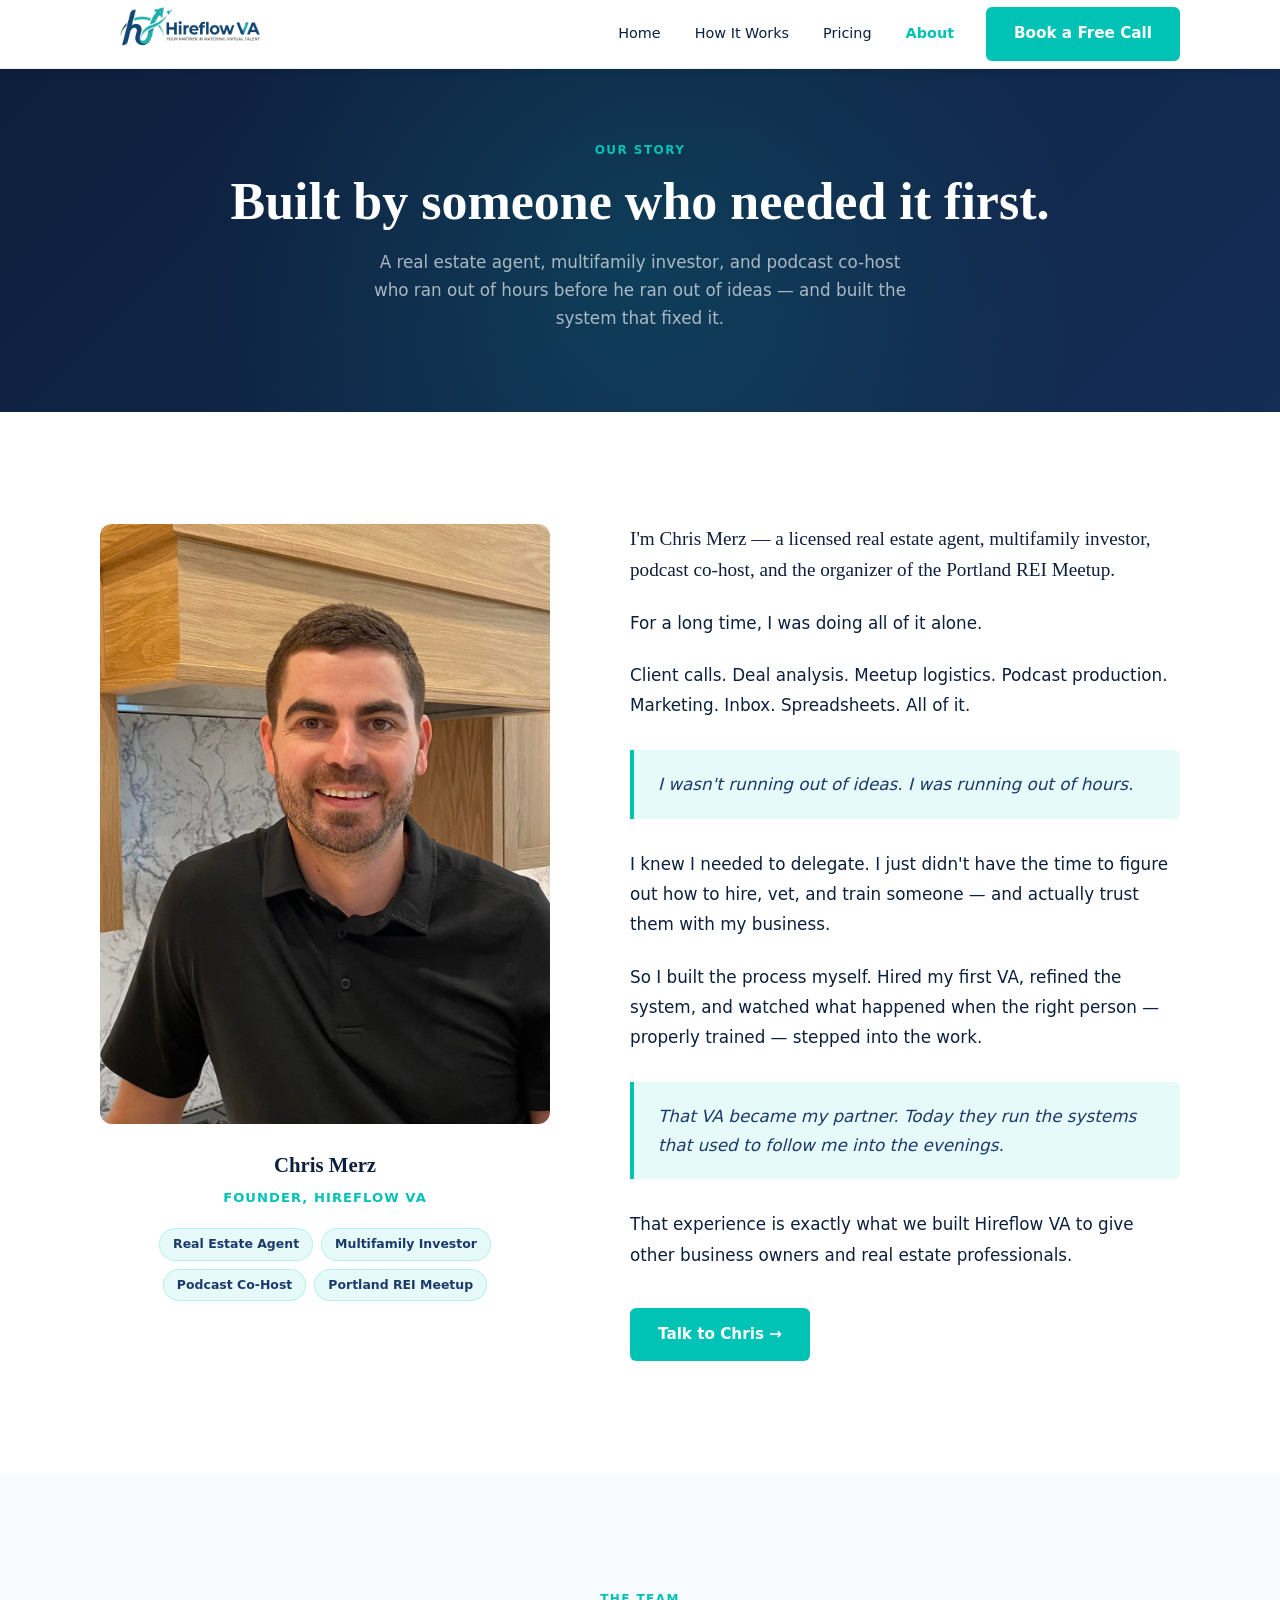
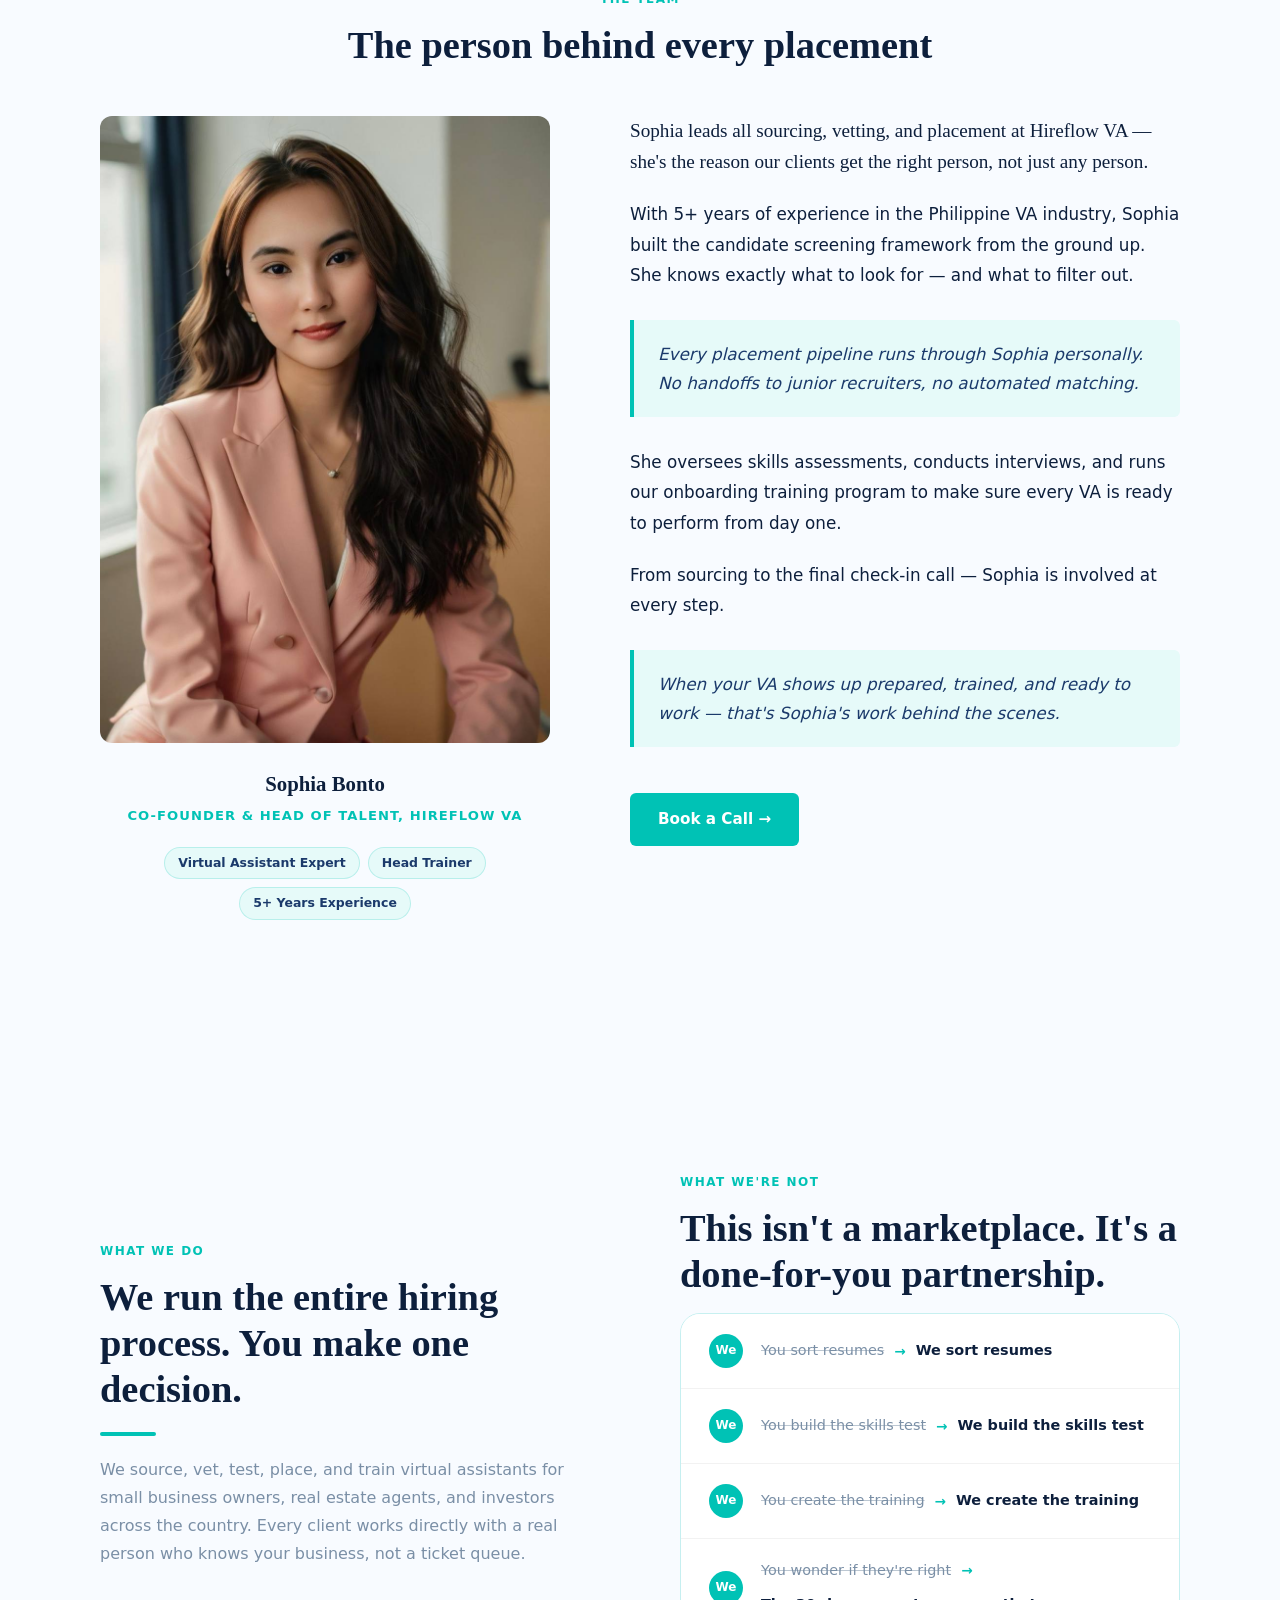
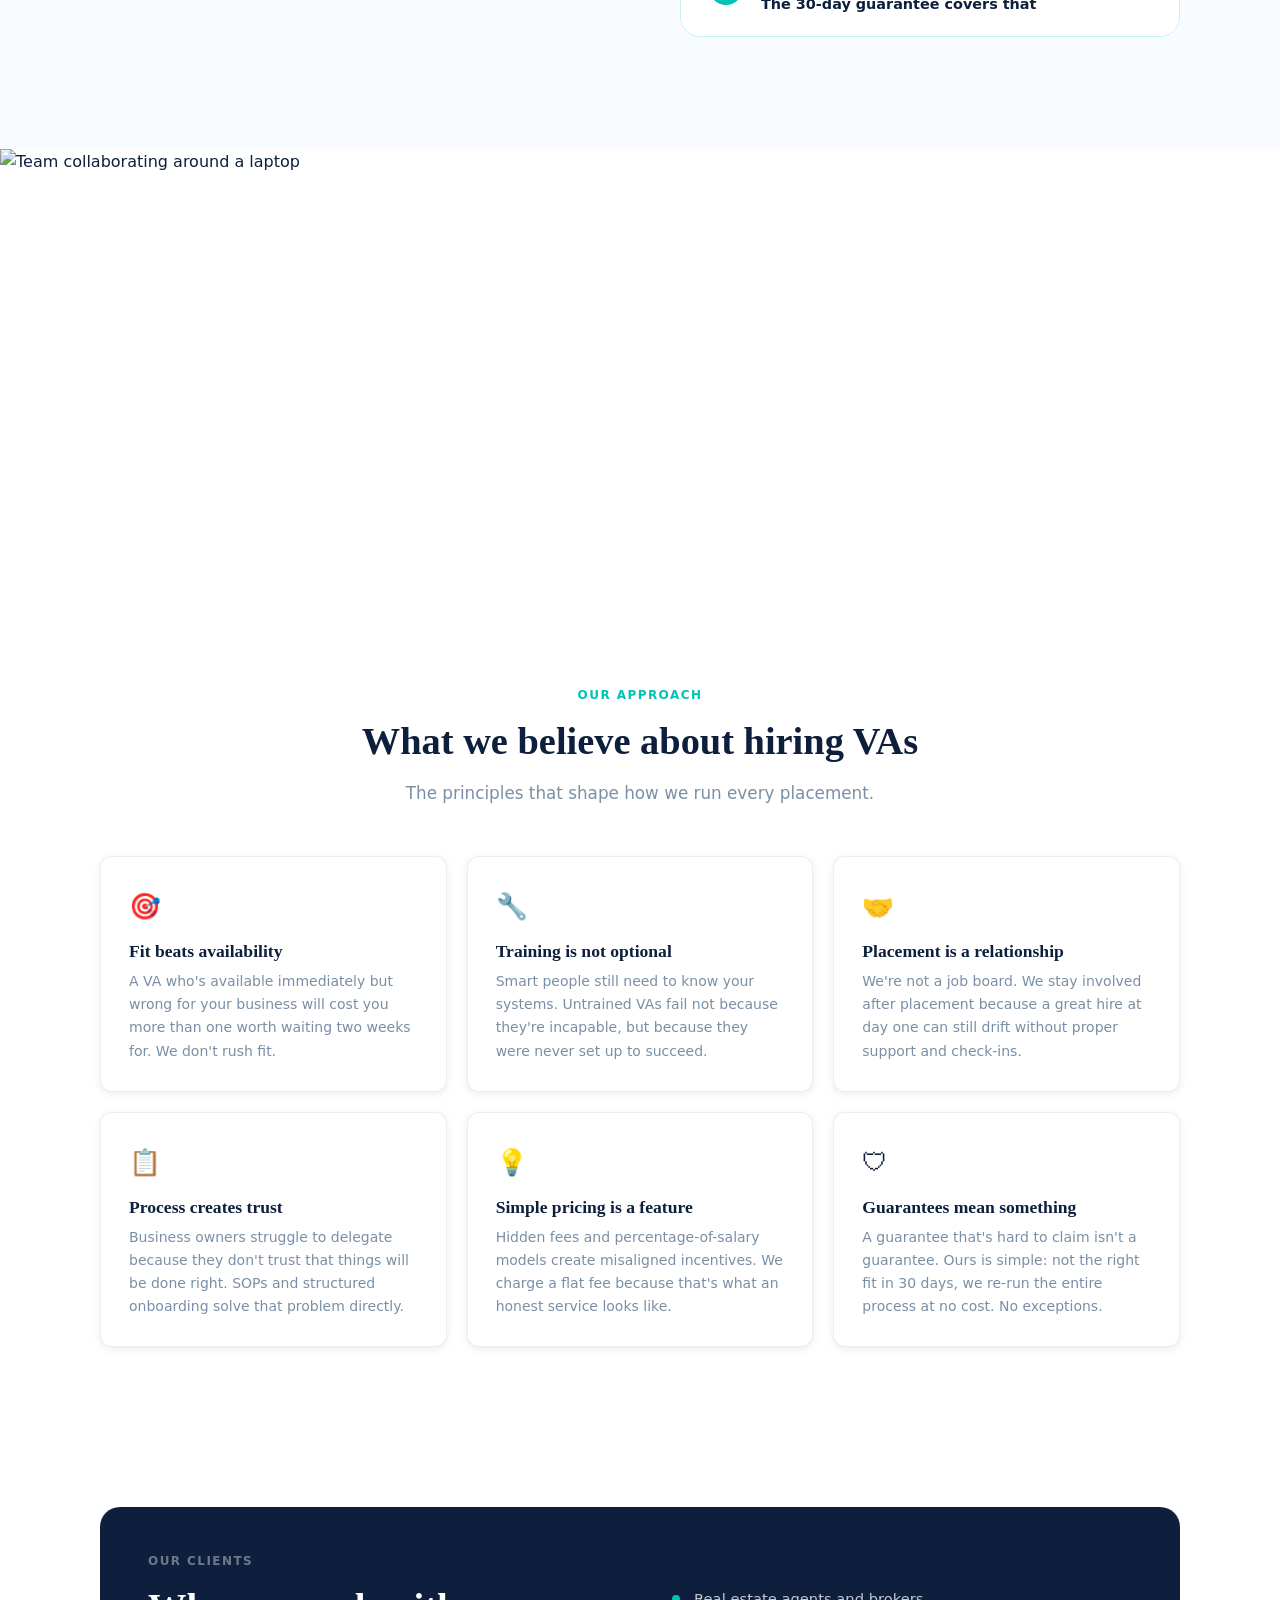
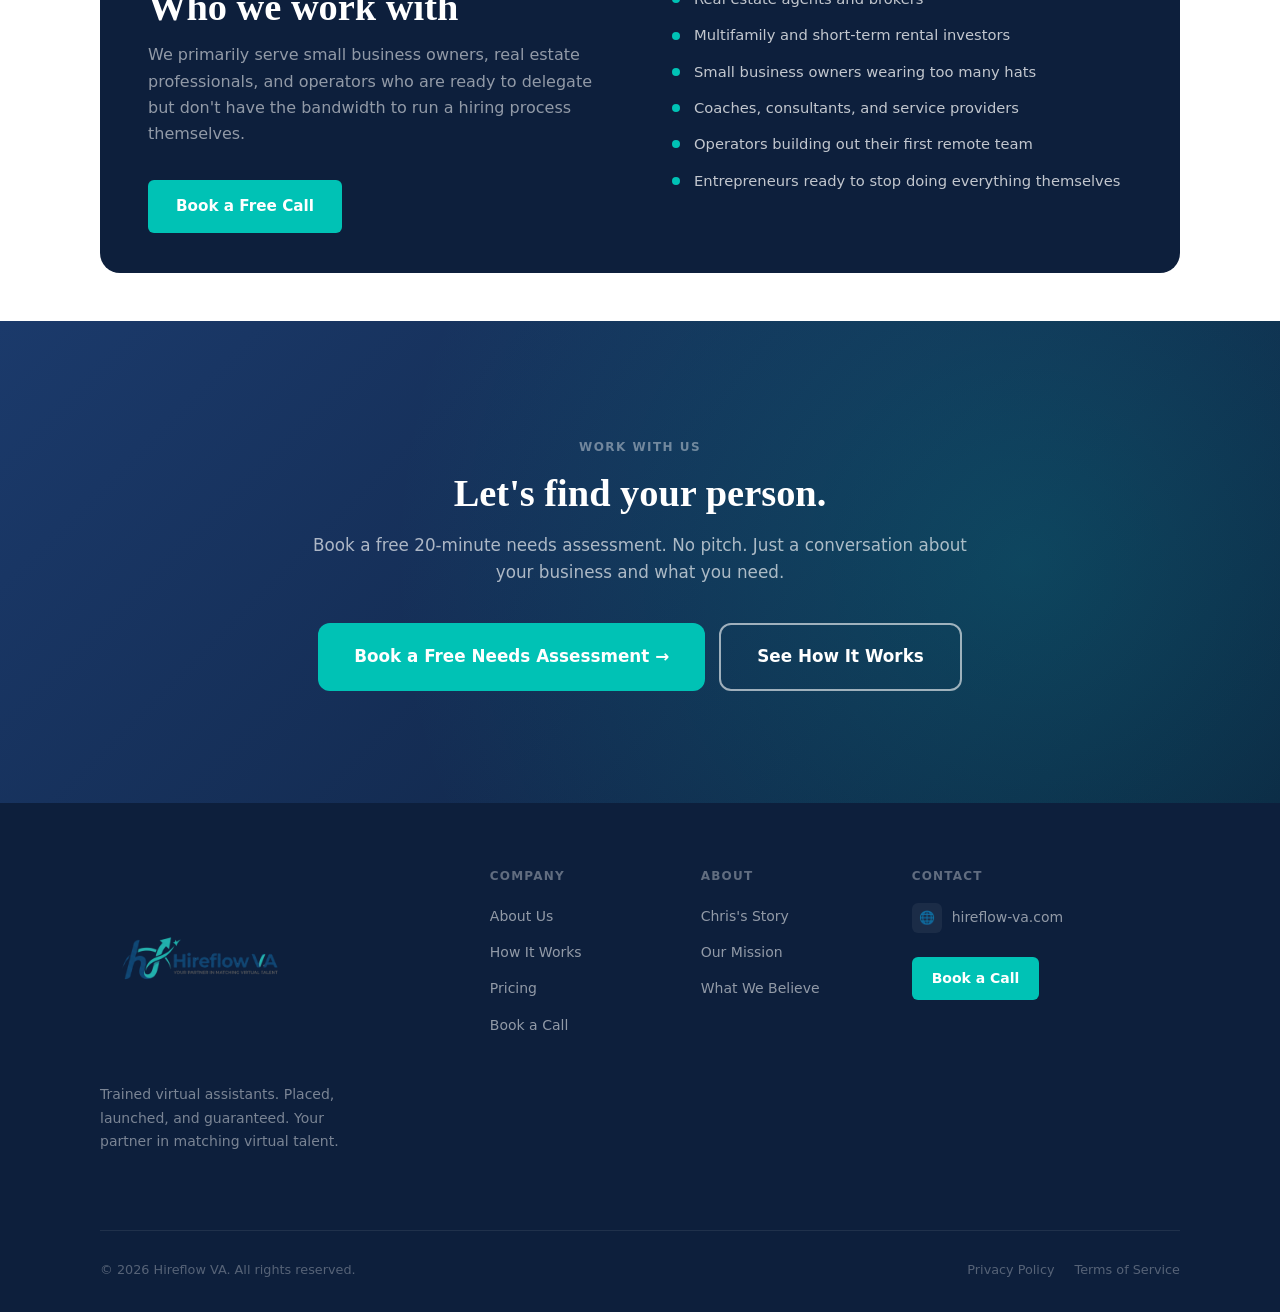
==== about.html @ 5ffa459c "Update about.html" ====
<!DOCTYPE html>
<html lang="en">
<head>
  <meta charset="UTF-8" />
  <meta name="viewport" content="width=device-width, initial-scale=1.0" />
  <title>About Hireflow VA — Portland VA Placement Service Founded by Chris Merz</title>
  <meta name="description" content="Hireflow VA was built by Portland real estate agent and investor Chris Merz after experiencing firsthand the power of a properly trained, placed VA." />
  <meta name="keywords" content="Chris Merz, Hireflow VA founder, Portland VA placement, real estate virtual assistant, about Hireflow VA" />
  <meta name="author" content="Hireflow VA" />
  <meta property="og:type" content="website" />
  <meta property="og:title" content="About Hireflow VA — Founded by Chris Merz" />
  <meta property="og:description" content="Built by a Portland real estate agent who needed it first. Hireflow VA runs the entire hiring process so you make one decision." />
<meta property="og:url" content="https://hireflow-va.com/about.html" />
  <meta property="og:site_name" content="Hireflow VA" />
  <meta name="twitter:card" content="summary_large_image" />
  <meta name="twitter:title" content="About Hireflow VA — Founded by Chris Merz" />
  <meta name="twitter:description" content="Built by someone who needed it first. VA placement for real business owners." />
 <link rel="canonical" href="https://hireflow-va.com/about.html" />
  <link rel="icon" href="data:image/svg+xml,<svg xmlns='http://www.w3.org/2000/svg' viewBox='0 0 32 32'><rect width='32' height='32' rx='6' fill='%2300C2B5'/><text x='5' y='24' font-size='20' font-weight='800' fill='white' font-family='system-ui'>H</text></svg>" />
  <link rel="stylesheet" href="styles.css" />
  <style>
    /* ── Page-specific styles ─────────────────────────────────── */

    /* Founder story layout */
    .founder-layout {
      display: grid;
      gap: 64px;
      align-items: start;
    }

    @media (min-width: 900px) {
      .founder-layout { grid-template-columns: 450px 1fr; gap: 80px; }
    }

    /* Founder card */
  .founder-card {
  position: relative;
}
@media (min-width: 900px) {
  .founder-card {
    position: sticky;
    top: 96px;
  }
}
    .founder-portrait {
      width: 100%;
      aspect-ratio: 4 / 5;
      border-radius: var(--radius-lg);
      background: linear-gradient(155deg, var(--navy) 0%, var(--dark-navy) 100%);
      display: flex;
      align-items: center;
      justify-content: center;
      margin-bottom: 24px;
      position: relative;
      overflow: hidden;
    }

    .founder-portrait::before {
      content: '';
      position: absolute;
      inset: 0;
      background: radial-gradient(circle at 30% 70%, rgba(0,194,181,0.25) 0%, transparent 60%);
    }

    .founder-initials {
      font-size: 5rem;
      font-weight: 900;
      font-family: var(--font-heading);
      color: rgba(255, 255, 255, 0.12);
      line-height: 1;
      position: relative;
      z-index: 1;
      user-select: none;
    }

    .founder-name-block {
      text-align: center;
    }

    .founder-name {
      font-size: 1.3rem;
      font-weight: 700;
      font-family: var(--font-heading);
      color: var(--dark-navy);
      margin-bottom: 4px;
    }

    .founder-title {
      font-size: 0.82rem;
      color: var(--teal);
      font-weight: 600;
      text-transform: uppercase;
      letter-spacing: 0.08em;
      margin-bottom: 20px;
    }

    .founder-tags {
      display: flex;
      flex-wrap: wrap;
      gap: 8px;
      justify-content: center;
      margin-bottom: 24px;
    }

    .founder-tag {
      background: var(--light-teal);
      color: var(--navy);
      border: 1px solid rgba(0,194,181,0.2);
      padding: 5px 13px;
      border-radius: 999px;
      font-size: 0.78rem;
      font-weight: 600;
    }

    .founder-location {
      display: flex;
      align-items: center;
      justify-content: center;
      gap: 6px;
      font-size: 0.8rem;
      color: var(--mid-gray);
    }

    /* Story prose */
    .story-prose {
      display: flex;
      flex-direction: column;
      gap: 22px;
    }

    .story-prose p {
      font-size: 1.05rem;
      line-height: 1.8;
      color: var(--dark-navy);
    }

    .story-prose p.lead {
      font-size: 1.2rem;
      font-family: var(--font-heading);
      color: var(--dark-navy);
      line-height: 1.6;
    }

    .story-prose .highlight {
      background: var(--light-teal);
      border-left: 4px solid var(--teal);
      border-radius: 0 var(--radius-sm) var(--radius-sm) 0;
      padding: 20px 24px;
      font-style: italic;
      font-size: 1.05rem;
      color: var(--navy);
      line-height: 1.7;
      margin-block: 8px;
    }

    /* Mission split */
    .mission-split {
      display: grid;
      gap: 48px;
      align-items: start;
    }

    @media (min-width: 860px) {
      .mission-split { grid-template-columns: 1fr 1fr; gap: 80px; align-items: center; }
    }

    .mission-split h2 { margin-bottom: 16px; }
    .mission-split p  { font-size: 1rem; line-height: 1.75; margin-bottom: 0; }

    /* Partnership list */
    .partnership-list {
      display: flex;
      flex-direction: column;
      gap: 0;
      border-radius: var(--radius-lg);
      overflow: hidden;
      border: 1.5px solid rgba(0,194,181,0.2);
    }

    .partnership-item {
      display: flex;
      align-items: center;
      gap: 18px;
      padding: 20px 28px;
      background: var(--white);
      border-bottom: 1px solid rgba(0,0,0,0.05);
      transition: background var(--transition);
    }

    .partnership-item:last-child { border-bottom: none; }
    .partnership-item:hover      { background: var(--light-teal); }

    .partnership-item__we {
      width: 34px;
      height: 34px;
      border-radius: 50%;
      background: var(--teal);
      color: var(--white);
      display: flex;
      align-items: center;
      justify-content: center;
      font-size: 0.75rem;
      font-weight: 800;
      flex-shrink: 0;
    }

    .partnership-item__content {
      display: flex;
      align-items: center;
      gap: 10px;
      flex: 1;
      flex-wrap: wrap;
    }

    .partnership-item__you {
      font-size: 0.9rem;
      color: var(--mid-gray);
      text-decoration: line-through;
      text-decoration-color: rgba(122,143,166,0.5);
    }

    .partnership-item__arrow {
      color: var(--teal);
      font-size: 0.85rem;
      font-weight: 700;
    }

    .partnership-item__we-text {
      font-size: 0.9rem;
      font-weight: 600;
      color: var(--dark-navy);
    }

    /* Roots / what we believe */
    .beliefs-grid {
      display: grid;
      gap: 20px;
    }

    @media (min-width: 640px) {
      .beliefs-grid { grid-template-columns: repeat(2, 1fr); }
    }

    @media (min-width: 900px) {
      .beliefs-grid { grid-template-columns: repeat(3, 1fr); }
    }

    .belief-card {
      background: var(--white);
      border-radius: var(--radius-md);
      padding: 28px;
      border: 1.5px solid rgba(0,0,0,0.07);
      box-shadow: var(--shadow-sm);
      transition: border-color var(--transition), box-shadow var(--transition), transform var(--transition);
    }

    .belief-card:hover {
      border-color: rgba(0,194,181,0.3);
      box-shadow: var(--shadow-md);
      transform: translateY(-3px);
    }

    .belief-icon {
      font-size: 1.6rem;
      margin-bottom: 14px;
      display: block;
    }

    .belief-card h4 { margin-bottom: 8px; }
    .belief-card p  { font-size: 0.875rem; line-height: 1.65; }

    /* Who we serve strip */
    .serve-strip {
      background: var(--dark-navy);
      border-radius: var(--radius-lg);
      padding: 40px 48px;
      display: grid;
      gap: 32px;
    }

    @media (min-width: 860px) {
      .serve-strip { grid-template-columns: 1fr 1fr; gap: 64px; align-items: center; }
    }

    .serve-strip h2   { color: var(--white); margin-bottom: 12px; }
    .serve-strip p    { color: rgba(255,255,255,0.55); }

    .serve-list {
      display: flex;
      flex-direction: column;
      gap: 12px;
    }

    .serve-item {
      display: flex;
      align-items: center;
      gap: 14px;
      font-size: 0.92rem;
      color: rgba(255,255,255,0.75);
    }

    .serve-dot {
      width: 8px;
      height: 8px;
      border-radius: 50%;
      background: var(--teal);
      flex-shrink: 0;
    }
  </style>
   <!-- Meta Pixel Code -->
<script>
!function(f,b,e,v,n,t,s)
{if(f.fbq)return;n=f.fbq=function(){n.callMethod?
n.callMethod.apply(n,arguments):n.queue.push(arguments)};
if(!f._fbq)f._fbq=n;n.push=n;n.loaded=!0;n.version='2.0';
n.queue=[];t=b.createElement(e);t.async=!0;
t.src=v;s=b.getElementsByTagName(e)[0];
s.parentNode.insertBefore(t,s)}(window, document,'script',
'https://connect.facebook.net/en_US/fbevents.js');
fbq('init', '934873835009771');
fbq('track', 'PageView');
</script>
<noscript><img height="1" width="1" style="display:none"
src="https://www.facebook.com/tr?id=934873835009771&ev=PageView&noscript=1"
/></noscript>
<!-- End Meta Pixel Code -->
</head>
<body>

  <!-- ══ NAVIGATION ════════════════════════════════════════════ -->
  <header>
    <nav class="nav" role="navigation" aria-label="Main navigation">
      <div class="container">
        <div class="nav__inner">
          <a href="index.html" class="nav__logo" aria-label="Hireflow VA — Home">
            <img src="logo.png" alt="Hireflow VA" style="height: 180px;">
          </a>

          <div class="nav__links" role="list">
            <a href="index.html"         class="nav__link" role="listitem">Home</a>
            <a href="how-it-works.html"  class="nav__link" role="listitem">How It Works</a>
            <a href="pricing.html"       class="nav__link" role="listitem">Pricing</a>
            <a href="about.html"         class="nav__link" role="listitem">About</a>
            <a href="book-a-call.html"   class="btn btn-primary nav__cta" role="listitem">Book a Free Call</a>
          </div>

          <button class="nav__hamburger" aria-label="Toggle menu" aria-expanded="false" aria-controls="mobileMenu">
            <span></span><span></span><span></span>
          </button>
        </div>
      </div>

      <div class="nav__mobile" id="mobileMenu" role="list">
        <a href="index.html"         class="nav__mobile-link" role="listitem">Home</a>
        <a href="how-it-works.html"  class="nav__mobile-link" role="listitem">How It Works</a>
        <a href="pricing.html"       class="nav__mobile-link" role="listitem">Pricing</a>
        <a href="about.html"         class="nav__mobile-link" role="listitem">About</a>
        <a href="book-a-call.html"   class="btn btn-primary" role="listitem">Book a Free Call</a>
      </div>
    </nav>
  </header>

  <main>

    <!-- ══ PAGE HERO ══════════════════════════════════════════ -->
    <section class="page-hero" aria-label="Page introduction">
      <div class="container">
        <div class="page-hero__inner">
          <span class="section-label">Our Story</span>
          <h1 class="fade-up">Built by someone who needed it first.</h1>
          <p class="fade-up-2">A real estate agent, multifamily investor, and podcast co-host who ran out of hours before he ran out of ideas — and built the system that fixed it.</p>
        </div>
      </div>
    </section>

    <!-- ══ FOUNDER STORY ══════════════════════════════════════ -->
    <section class="section" id="story" aria-labelledby="story-heading">
      <div class="container">
        <div class="founder-layout">

          <!-- Sticky founder card -->
          <aside class="founder-card" aria-label="About Chris Merz">
           <img src="chris.jpg" alt="Chris Merz" style="width: 100%; aspect-ratio: 3/4; object-fit: cover; border-radius: 12px; margin-bottom: 24px;">
            <div class="founder-name-block">
              <div class="founder-name">Chris Merz</div>
              <div class="founder-title">Founder, Hireflow VA</div>
              <div class="founder-tags" aria-label="Roles">
                <span class="founder-tag">Real Estate Agent</span>
                <span class="founder-tag">Multifamily Investor</span>
                <span class="founder-tag">Podcast Co-Host</span>
                <span class="founder-tag">Portland REI Meetup</span>
              </div>
            </div>
          </aside>

          <!-- Story prose -->
          <article class="story-prose" aria-labelledby="story-heading">
            <h2 id="story-heading" class="sr-only">Chris Merz's Story</h2>

            <p class="lead">I'm Chris Merz — a licensed real estate agent, multifamily investor, podcast co-host, and the organizer of the Portland REI Meetup.</p>

            <p>For a long time, I was doing all of it alone.</p>

            <p>Client calls. Deal analysis. Meetup logistics. Podcast production. Marketing. Inbox. Spreadsheets. All of it.</p>

            <p class="highlight">I wasn't running out of ideas. I was running out of hours.</p>

            <p>I knew I needed to delegate. I just didn't have the time to figure out how to hire, vet, and train someone — and actually trust them with my business.</p>

            <p>So I built the process myself. Hired my first VA, refined the system, and watched what happened when the right person — properly trained — stepped into the work.</p>

            <p class="highlight">That VA became my partner. Today they run the systems that used to follow me into the evenings.</p>

            <p>That experience is exactly what we built Hireflow VA to give other business owners and real estate professionals.</p>

            <div class="mt-16">
              <a href="book-a-call.html" class="btn btn-primary">Talk to Chris →</a>
            </div>
          </article>

        </div>
      </div>
    </section>

    <!-- ══ TEAM ══════════════════════════════════════════════ -->
    <section class="section bg-light" aria-labelledby="team-heading">
      <div class="container">
        <div class="centered">
          <span class="section-label">The Team</span>
          <h2 class="section-heading" id="team-heading">The person behind every placement</h2>
        </div>

        <div class="founder-layout mt-48">

          <!-- Sticky Sophia card -->
          <aside class="founder-card" aria-label="About Sophia Bonto">
            <img src="6292011657555198289_121.jpg" alt="Sophia Bonto" style="width: 100%; border-radius: 12px; margin-bottom: 24px;">
            <div class="founder-name-block">
              <div class="founder-name">Sophia Bonto</div>
              <div class="founder-title">Co-Founder & Head of Talent, Hireflow VA</div>
              <div class="founder-tags" aria-label="Roles">
                <span class="founder-tag">Virtual Assistant Expert</span>
                <span class="founder-tag">Head Trainer</span>
                <span class="founder-tag">5+ Years Experience</span>
              </div>
            </div>
          </aside>

          <!-- Story prose -->
          <article class="story-prose">
            <p class="lead">Sophia leads all sourcing, vetting, and placement at Hireflow VA — she's the reason our clients get the right person, not just any person.</p>

            <p>With 5+ years of experience in the Philippine VA industry, Sophia built the candidate screening framework from the ground up. She knows exactly what to look for — and what to filter out.</p>

            <p class="highlight">Every placement pipeline runs through Sophia personally. No handoffs to junior recruiters, no automated matching.</p>

            <p>She oversees skills assessments, conducts interviews, and runs our onboarding training program to make sure every VA is ready to perform from day one.</p>

            <p>From sourcing to the final check-in call — Sophia is involved at every step.</p>

            <p class="highlight">When your VA shows up prepared, trained, and ready to work — that's Sophia's work behind the scenes.</p>

            <div class="mt-16">
              <a href="book-a-call.html" class="btn btn-primary">Book a Call →</a>
            </div>
          </article>

        </div>
      </div>
    </section>

    <!-- ══ MISSION SPLIT ══════════════════════════════════════ -->
    <section class="section bg-light" id="mission" aria-labelledby="mission-heading">
      <div class="container">
        <div class="mission-split">

          <div>
            <span class="section-label">What We Do</span>
            <h2 id="mission-heading">We run the entire hiring process. You make one decision.</h2>
            <div class="divider"></div>
            <p>We source, vet, test, place, and train virtual assistants for small business owners, real estate agents, and investors across the country. Every client works directly with a real person who knows your business, not a ticket queue.</p>
          </div>

          <div>
            <span class="section-label">What We're Not</span>
            <h2>This isn't a marketplace. It's a done-for-you partnership.</h2>
            <div class="partnership-list" aria-label="What we handle vs. what you'd otherwise do">
              <div class="partnership-item">
                <div class="partnership-item__we" aria-hidden="true">We</div>
                <div class="partnership-item__content">
                  <span class="partnership-item__you">You sort resumes</span>
                  <span class="partnership-item__arrow">→</span>
                  <span class="partnership-item__we-text">We sort resumes</span>
                </div>
              </div>
              <div class="partnership-item">
                <div class="partnership-item__we" aria-hidden="true">We</div>
                <div class="partnership-item__content">
                  <span class="partnership-item__you">You build the skills test</span>
                  <span class="partnership-item__arrow">→</span>
                  <span class="partnership-item__we-text">We build the skills test</span>
                </div>
              </div>
              <div class="partnership-item">
                <div class="partnership-item__we" aria-hidden="true">We</div>
                <div class="partnership-item__content">
                  <span class="partnership-item__you">You create the training</span>
                  <span class="partnership-item__arrow">→</span>
                  <span class="partnership-item__we-text">We create the training</span>
                </div>
              </div>
              <div class="partnership-item">
                <div class="partnership-item__we" aria-hidden="true">We</div>
                <div class="partnership-item__content">
                  <span class="partnership-item__you">You wonder if they're right</span>
                  <span class="partnership-item__arrow">→</span>
                  <span class="partnership-item__we-text">The 30-day guarantee covers that</span>
                </div>
              </div>
            </div>
          </div>

        </div>
      </div>
    </section>

    <!-- ══ SECTION IMAGE ═══════════════════════════════════════ -->
<div style="width:100%;max-height:420px;overflow:hidden;">
  <img src="https://images.unsplash.com/photo-1522071820081-009f0129c71c?w=1400&h=500&fit=crop&crop=center&q=80" 
       alt="Team collaborating around a laptop" 
       style="width:100%;height:420px;object-fit:cover;object-position:center;display:block;" 
       loading="lazy">
</div>

    <!-- ══ WHAT WE BELIEVE ════════════════════════════════════ -->
    <section class="section" aria-labelledby="beliefs-heading">
      <div class="container">
        <div class="centered">
          <span class="section-label">Our Approach</span>
          <h2 class="section-heading" id="beliefs-heading">What we believe about hiring VAs</h2>
          <p class="section-sub">The principles that shape how we run every placement.</p>
        </div>

        <div class="beliefs-grid mt-48">

          <div class="belief-card">
            <span class="belief-icon" aria-hidden="true">🎯</span>
            <h4>Fit beats availability</h4>
            <p>A VA who's available immediately but wrong for your business will cost you more than one worth waiting two weeks for. We don't rush fit.</p>
          </div>

          <div class="belief-card">
            <span class="belief-icon" aria-hidden="true">🔧</span>
            <h4>Training is not optional</h4>
            <p>Smart people still need to know your systems. Untrained VAs fail not because they're incapable, but because they were never set up to succeed.</p>
          </div>

          <div class="belief-card">
            <span class="belief-icon" aria-hidden="true">🤝</span>
            <h4>Placement is a relationship</h4>
            <p>We're not a job board. We stay involved after placement because a great hire at day one can still drift without proper support and check-ins.</p>
          </div>

          <div class="belief-card">
            <span class="belief-icon" aria-hidden="true">📋</span>
            <h4>Process creates trust</h4>
            <p>Business owners struggle to delegate because they don't trust that things will be done right. SOPs and structured onboarding solve that problem directly.</p>
          </div>

          <div class="belief-card">
            <span class="belief-icon" aria-hidden="true">💡</span>
            <h4>Simple pricing is a feature</h4>
            <p>Hidden fees and percentage-of-salary models create misaligned incentives. We charge a flat fee because that's what an honest service looks like.</p>
          </div>

          <div class="belief-card">
            <span class="belief-icon" aria-hidden="true">🛡</span>
            <h4>Guarantees mean something</h4>
            <p>A guarantee that's hard to claim isn't a guarantee. Ours is simple: not the right fit in 30 days, we re-run the entire process at no cost. No exceptions.</p>
          </div>

        </div>
      </div>
    </section>

    <!-- ══ WHO WE SERVE ═══════════════════════════════════════ -->
    <section class="section--sm" aria-labelledby="serve-heading">
      <div class="container">
        <div class="serve-strip">
          <div>
            <span class="section-label" style="color:rgba(255,255,255,0.4);">Our Clients</span>
            <h2 id="serve-heading">Who we work with</h2>
            <p>We primarily serve small business owners, real estate professionals, and operators who are ready to delegate but don't have the bandwidth to run a hiring process themselves.</p>
            <div class="mt-32">
              <a href="book-a-call.html" class="btn btn-primary">Book a Free Call</a>
            </div>
          </div>
          <ul class="serve-list" aria-label="Types of clients we serve">
            <li class="serve-item"><div class="serve-dot" aria-hidden="true"></div>Real estate agents and brokers</li>
            <li class="serve-item"><div class="serve-dot" aria-hidden="true"></div>Multifamily and short-term rental investors</li>
            <li class="serve-item"><div class="serve-dot" aria-hidden="true"></div>Small business owners wearing too many hats</li>
            <li class="serve-item"><div class="serve-dot" aria-hidden="true"></div>Coaches, consultants, and service providers</li>
            <li class="serve-item"><div class="serve-dot" aria-hidden="true"></div>Operators building out their first remote team</li>
            <li class="serve-item"><div class="serve-dot" aria-hidden="true"></div>Entrepreneurs ready to stop doing everything themselves</li>
          </ul>
        </div>
      </div>
    </section>

    <!-- ══ BOTTOM CTA ════════════════════════════════════════ -->
    <section class="section cta-section" aria-label="Call to action">
      <div class="container">
        <div class="cta-section__inner">
          <span class="section-label" style="color:rgba(255,255,255,0.4);">Work With Us</span>
          <h2>Let's find your person.</h2>
          <p>Book a free 20-minute needs assessment. No pitch. Just a conversation about your business and what you need.</p>
          <div class="cta-section__actions">
            <a href="book-a-call.html" class="btn btn-primary btn-lg">Book a Free Needs Assessment →</a>
            <a href="how-it-works.html" class="btn btn-outline-white btn-lg">See How It Works</a>
          </div>
        </div>
      </div>
    </section>

  </main>

  <!-- ══ FOOTER ══════════════════════════════════════════════ -->
  <footer class="footer" aria-label="Site footer">
    <div class="container">
      <div class="footer__grid">

        <div class="footer__brand">
          <a href="index.html" class="footer__logo" aria-label="Hireflow VA">
            <img src="logo.png" alt="Hireflow VA" style="height: 200px;">
          </a>
          <p class="footer__desc">Trained virtual assistants. Placed, launched, and guaranteed. Your partner in matching virtual talent.</p>
        </div>

        <div>
          <div class="footer__col-title">Company</div>
          <ul class="footer__links">
            <li><a href="about.html"        class="footer__link">About Us</a></li>
            <li><a href="how-it-works.html" class="footer__link">How It Works</a></li>
            <li><a href="pricing.html"      class="footer__link">Pricing</a></li>
            <li><a href="book-a-call.html"  class="footer__link">Book a Call</a></li>
          </ul>
        </div>

        <div>
          <div class="footer__col-title">About</div>
          <ul class="footer__links">
            <li><a href="#story"   class="footer__link">Chris's Story</a></li>
            <li><a href="#mission" class="footer__link">Our Mission</a></li>
            <li><a href="#beliefs-heading" class="footer__link">What We Believe</a></li>
          </ul>
        </div>

        <div>
          <div class="footer__col-title">Contact</div>
          <div class="footer__contact">
            <div class="footer__contact-item">
              <div class="footer__contact-icon" aria-hidden="true">🌐</div>
             <span>hireflow-va.com</span>
            </div>
          </div>
          <div class="mt-24">
            <a href="book-a-call.html" class="btn btn-primary btn-sm">Book a Call</a>
          </div>
        </div>

      </div>

      <div class="footer__bottom">
        <p class="footer__copy">© <span id="year">2025</span> Hireflow VA. All rights reserved.</p>
        <nav class="footer__legal" aria-label="Legal links">
          <a href="#">Privacy Policy</a>
          <a href="#">Terms of Service</a>
        </nav>
      </div>
    </div>
  </footer>

  <script>
    document.getElementById('year').textContent = new Date().getFullYear();
  </script>
  <script src="main.js"></script>
</body>
</html>
---- styles.css ----
/* ============================================================
   HIREFLOW VA — styles.css
   Mobile-first, shared across all pages
   ============================================================ */

/* ── CSS Variables ─────────────────────────────────────────── */
:root {
  --teal:       #00C2B5;
  --navy:       #1B3A6B;
  --dark-navy:  #0D1F3C;
  --light-teal: #E6FAF9;
  --mid-gray:   #7A8FA6;
  --white:      #FFFFFF;

  --font-heading: Georgia, 'Times New Roman', serif;
  --font-body:    system-ui, -apple-system, BlinkMacSystemFont, 'Segoe UI', Roboto, sans-serif;

  --radius-sm:  6px;
  --radius-md:  12px;
  --radius-lg:  20px;

  --shadow-sm:  0 2px 8px rgba(0, 0, 0, 0.08);
  --shadow-md:  0 6px 24px rgba(0, 0, 0, 0.12);
  --shadow-lg:  0 12px 48px rgba(0, 0, 0, 0.18);

  --transition: 0.25s ease;

  --max-width:  1160px;
  --section-gap: 80px;
}

/* ── Reset ──────────────────────────────────────────────────── */
*, *::before, *::after { box-sizing: border-box; margin: 0; padding: 0; }

html { scroll-behavior: smooth; font-size: 16px; }

body {
  font-family: var(--font-body);
  color: var(--dark-navy);
  background: var(--white);
  line-height: 1.65;
  -webkit-font-smoothing: antialiased;
}

img, svg { display: block; max-width: 100%; }
a { color: inherit; text-decoration: none; }
ul { list-style: none; }
button { cursor: pointer; border: none; background: none; font-family: inherit; }

/* ── Typography ─────────────────────────────────────────────── */
h1, h2, h3, h4, h5 {
  font-family: var(--font-heading);
  line-height: 1.2;
  color: var(--dark-navy);
}

h1 { font-size: clamp(2rem, 5vw, 3.25rem); }
h2 { font-size: clamp(1.6rem, 3.5vw, 2.4rem); }
h3 { font-size: clamp(1.2rem, 2.5vw, 1.6rem); }
h4 { font-size: 1.1rem; }

p { color: var(--mid-gray); font-size: 1rem; }

.text-white p,
.text-white h1,
.text-white h2,
.text-white h3 { color: var(--white); }

/* ── Layout Utilities ───────────────────────────────────────── */
.container {
  width: 100%;
  max-width: var(--max-width);
  margin-inline: auto;
  padding-inline: 20px;
}

.section { padding-block: var(--section-gap); }
.section--sm { padding-block: 48px; }
.section--lg { padding-block: 120px; }

.section-label {
  display: inline-block;
  font-size: 0.75rem;
  font-weight: 700;
  letter-spacing: 0.12em;
  text-transform: uppercase;
  color: var(--teal);
  margin-bottom: 12px;
}

.section-heading {
  margin-bottom: 16px;
}

.section-sub {
  font-size: 1.05rem;
  max-width: 560px;
  margin-bottom: 40px;
}

.centered { text-align: center; }
.centered .section-sub { margin-inline: auto; }

.grid-2 {
  display: grid;
  gap: 32px;
}

.grid-3 {
  display: grid;
  gap: 28px;
}

.grid-4 {
  display: grid;
  gap: 24px;
}

@media (min-width: 640px) {
  .grid-2 { grid-template-columns: repeat(2, 1fr); }
  .grid-4 { grid-template-columns: repeat(2, 1fr); }
}

@media (min-width: 900px) {
  .grid-2 { grid-template-columns: repeat(2, 1fr); }
  .grid-3 { grid-template-columns: repeat(3, 1fr); }
  .grid-4 { grid-template-columns: repeat(4, 1fr); }
}

/* ── Buttons ────────────────────────────────────────────────── */
.btn {
  display: inline-flex;
  align-items: center;
  gap: 8px;
  padding: 14px 28px;
  font-size: 0.95rem;
  font-weight: 600;
  border-radius: var(--radius-sm);
  transition: transform var(--transition), box-shadow var(--transition), background var(--transition);
  white-space: nowrap;
}

.btn:hover { transform: translateY(-2px); box-shadow: var(--shadow-md); }
.btn:active { transform: translateY(0); }

.btn-primary {
  background: var(--teal);
  color: var(--white);
}
.btn-primary:hover { background: #00afa3; }

.btn-navy {
  background: var(--navy);
  color: var(--white);
}
.btn-navy:hover { background: #142d55; }

.btn-outline {
  background: transparent;
  color: var(--navy);
  border: 2px solid var(--navy);
}
.btn-outline:hover { background: var(--navy); color: var(--white); }

.btn-outline-white {
  background: transparent;
  color: var(--white);
  border: 2px solid rgba(255,255,255,0.6);
}
.btn-outline-white:hover { background: rgba(255,255,255,0.12); border-color: var(--white); }

.btn-lg { padding: 18px 36px; font-size: 1.05rem; border-radius: var(--radius-md); }
.btn-sm { padding: 10px 20px; font-size: 0.875rem; }

/* ── Cards ──────────────────────────────────────────────────── */
.card {
  background: var(--white);
  border-radius: var(--radius-md);
  padding: 32px;
  box-shadow: var(--shadow-sm);
  border: 1px solid rgba(0,0,0,0.06);
  transition: box-shadow var(--transition), transform var(--transition);
}

.card:hover { box-shadow: var(--shadow-md); transform: translateY(-4px); }

.card--teal { background: var(--light-teal); border-color: rgba(0,194,181,0.2); }
.card--navy { background: var(--navy); color: var(--white); border-color: transparent; }
.card--navy h3, .card--navy p { color: var(--white); }

.card-icon {
  width: 52px;
  height: 52px;
  border-radius: var(--radius-sm);
  background: var(--light-teal);
  display: flex;
  align-items: center;
  justify-content: center;
  margin-bottom: 20px;
  font-size: 1.5rem;
}

.card-icon--navy { background: rgba(255,255,255,0.15); }

.card h3 { margin-bottom: 10px; }

/* ── Badge / Pill ───────────────────────────────────────────── */
.badge {
  display: inline-flex;
  align-items: center;
  gap: 6px;
  padding: 5px 14px;
  border-radius: 999px;
  font-size: 0.8rem;
  font-weight: 600;
}

.badge-teal  { background: rgba(0,194,181,0.12); color: #008f84; }
.badge-navy  { background: rgba(27,58,107,0.1);  color: var(--navy); }
.badge-white { background: rgba(255,255,255,0.15); color: var(--white); }

/* ── Divider ────────────────────────────────────────────────── */
.divider {
  width: 56px;
  height: 4px;
  background: var(--teal);
  border-radius: 999px;
  margin-block: 20px;
}
.divider--center { margin-inline: auto; }

/* ── ─────────────────────────────────────────────────────────── */
/*    NAVIGATION                                                   */
/* ── ─────────────────────────────────────────────────────────── */
.nav {
  position: sticky;
  top: 0;
  z-index: 1000;
  background: var(--white);
  border-bottom: 1px solid rgba(0,0,0,0.07);
  box-shadow: var(--shadow-sm);
}

.nav__inner {
  display: flex;
  align-items: center;
  justify-content: space-between;
  height: 68px;
}

.nav__logo {
  display: flex;
  align-items: center;
  gap: 10px;
  text-decoration: none;
}

.nav__logo-mark {
  width: 38px;
  height: 38px;
  background: var(--teal);
  border-radius: 8px;
  display: flex;
  align-items: center;
  justify-content: center;
  color: var(--white);
  font-weight: 800;
  font-family: var(--font-body);
  font-size: 1.1rem;
  letter-spacing: -0.5px;
  flex-shrink: 0;
}

.nav__logo-text {
  display: flex;
  flex-direction: column;
  line-height: 1.15;
}

.nav__logo-name {
  font-size: 1rem;
  font-weight: 700;
  color: var(--dark-navy);
  font-family: var(--font-heading);
}

.nav__logo-sub {
  font-size: 0.68rem;
  color: var(--mid-gray);
  letter-spacing: 0.04em;
}

.nav__links {
  display: none;
  align-items: center;
  gap: 6px;
}

.nav__link {
  padding: 8px 14px;
  font-size: 0.9rem;
  font-weight: 500;
  color: var(--dark-navy);
  border-radius: var(--radius-sm);
  transition: color var(--transition), background var(--transition);
}

.nav__link:hover { color: var(--teal); background: var(--light-teal); }
.nav__link.active { color: var(--teal); font-weight: 600; }

.nav__cta { margin-left: 12px; }

.nav__hamburger {
  display: flex;
  flex-direction: column;
  gap: 5px;
  padding: 8px;
  border-radius: var(--radius-sm);
  transition: background var(--transition);
}

.nav__hamburger:hover { background: var(--light-teal); }

.nav__hamburger span {
  display: block;
  width: 22px;
  height: 2px;
  background: var(--dark-navy);
  border-radius: 2px;
  transition: transform var(--transition), opacity var(--transition);
}

.nav__hamburger.open span:nth-child(1) { transform: translateY(7px) rotate(45deg); }
.nav__hamburger.open span:nth-child(2) { opacity: 0; }
.nav__hamburger.open span:nth-child(3) { transform: translateY(-7px) rotate(-45deg); }

/* Mobile menu */
.nav__mobile {
  display: none;
  flex-direction: column;
  padding: 16px 20px 24px;
  border-top: 1px solid rgba(0,0,0,0.06);
  background: var(--white);
  gap: 4px;
}

.nav__mobile.open { display: flex; }

.nav__mobile-link {
  padding: 12px 16px;
  font-size: 1rem;
  font-weight: 500;
  color: var(--dark-navy);
  border-radius: var(--radius-sm);
  transition: background var(--transition), color var(--transition);
}

.nav__mobile-link:hover { background: var(--light-teal); color: var(--teal); }
.nav__mobile-link.active { color: var(--teal); background: var(--light-teal); }

.nav__mobile .btn { margin-top: 12px; width: 100%; justify-content: center; }

@media (min-width: 860px) {
  .nav__links    { display: flex; }
  .nav__hamburger { display: none; }
}

/* ── ─────────────────────────────────────────────────────────── */
/*    HERO                                                         */
/* ── ─────────────────────────────────────────────────────────── */
.hero {
  background: linear-gradient(135deg, var(--dark-navy) 0%, #142d55 60%, #1a4a5e 100%);
  position: relative;
  overflow: hidden;
  padding-block: 80px 100px;
}

.hero::before {
  content: '';
  position: absolute;
  inset: 0;
  background:
    radial-gradient(circle at 70% 30%, rgba(0,194,181,0.18) 0%, transparent 55%),
    radial-gradient(circle at 10% 80%, rgba(0,194,181,0.10) 0%, transparent 45%);
  pointer-events: none;
}

.hero__inner {
  position: relative;
  z-index: 1;
  display: grid;
  gap: 48px;
  align-items: center;
}

.hero__eyebrow {
  display: inline-flex;
  align-items: center;
  gap: 8px;
  background: rgba(0,194,181,0.15);
  border: 1px solid rgba(0,194,181,0.35);
  color: var(--teal);
  padding: 6px 16px;
  border-radius: 999px;
  font-size: 0.8rem;
  font-weight: 600;
  letter-spacing: 0.08em;
  text-transform: uppercase;
  margin-bottom: 20px;
}

.hero__eyebrow span { color: var(--teal); }

.hero h1 { color: var(--white); margin-bottom: 12px; }
.hero h1 em { color: var(--teal); font-style: normal; }

.hero__tagline {
  font-size: 1.15rem;
  color: rgba(255,255,255,0.75);
  margin-bottom: 36px;
  max-width: 500px;
}

.hero__actions {
  display: flex;
  flex-wrap: wrap;
  gap: 14px;
  margin-bottom: 48px;
}

.hero__stats {
  display: flex;
  flex-wrap: wrap;
  gap: 32px;
  padding-top: 32px;
  border-top: 1px solid rgba(255,255,255,0.12);
}

.hero__stat-value {
  font-size: 1.8rem;
  font-weight: 800;
  color: var(--teal);
  font-family: var(--font-heading);
  line-height: 1;
  margin-bottom: 4px;
}

.hero__stat-label {
  font-size: 0.8rem;
  color: rgba(255,255,255,0.55);
  text-transform: uppercase;
  letter-spacing: 0.06em;
}

.hero__visual {
  display: none;
}

.hero__card-stack {
  position: relative;
  width: 100%;
  max-width: 400px;
  margin-inline: auto;
}

.hero__card-bg {
  position: absolute;
  top: 24px;
  right: -16px;
  width: 100%;
  height: 100%;
  background: rgba(0,194,181,0.15);
  border-radius: var(--radius-lg);
  transform: rotate(3deg);
}

.hero__card-main {
  position: relative;
  background: rgba(255,255,255,0.07);
  backdrop-filter: blur(12px);
  border: 1px solid rgba(255,255,255,0.15);
  border-radius: var(--radius-lg);
  padding: 28px;
}

.hero__card-header {
  display: flex;
  align-items: center;
  gap: 12px;
  margin-bottom: 20px;
}

.hero__card-avatar {
  width: 44px;
  height: 44px;
  border-radius: 50%;
  background: linear-gradient(135deg, var(--teal), #008f84);
  display: flex;
  align-items: center;
  justify-content: center;
  font-weight: 700;
  color: var(--white);
  font-size: 1rem;
  flex-shrink: 0;
}

.hero__card-name { font-size: 0.95rem; font-weight: 600; color: var(--white); }
.hero__card-role { font-size: 0.78rem; color: rgba(255,255,255,0.55); }

.hero__card-skills {
  display: flex;
  flex-wrap: wrap;
  gap: 8px;
  margin-bottom: 20px;
}

.skill-pill {
  background: rgba(0,194,181,0.2);
  color: var(--teal);
  border: 1px solid rgba(0,194,181,0.3);
  padding: 4px 12px;
  border-radius: 999px;
  font-size: 0.75rem;
  font-weight: 500;
}

.hero__card-match {
  background: rgba(0,194,181,0.15);
  border-radius: var(--radius-sm);
  padding: 12px 16px;
  display: flex;
  align-items: center;
  justify-content: space-between;
}

.hero__match-label { font-size: 0.78rem; color: rgba(255,255,255,0.6); }
.hero__match-value { font-size: 1.1rem; font-weight: 700; color: var(--teal); }

@media (min-width: 860px) {
  .hero__inner { grid-template-columns: 1fr 420px; }
  .hero__visual { display: block; }
  .hero { padding-block: 100px 120px; }
}

/* ── ─────────────────────────────────────────────────────────── */
/*    SECTION: TRUST BAR                                          */
/* ── ─────────────────────────────────────────────────────────── */
.trust-bar {
  background: var(--light-teal);
  padding-block: 28px;
  border-block: 1px solid rgba(0,194,181,0.2);
}

.trust-bar__inner {
  display: flex;
  align-items: center;
  justify-content: center;
  flex-wrap: wrap;
  gap: 32px;
}

.trust-item {
  display: flex;
  align-items: center;
  gap: 10px;
  font-size: 0.85rem;
  font-weight: 600;
  color: var(--navy);
  white-space: nowrap;
}

.trust-item__icon {
  width: 34px;
  height: 34px;
  background: var(--teal);
  border-radius: 50%;
  display: flex;
  align-items: center;
  justify-content: center;
  color: var(--white);
  font-size: 0.85rem;
  flex-shrink: 0;
}

/* ── ─────────────────────────────────────────────────────────── */
/*    FEATURES                                                     */
/* ── ─────────────────────────────────────────────────────────── */
.features { background: var(--white); }

/* ── ─────────────────────────────────────────────────────────── */
/*    HOW IT WORKS (teaser / full)                                 */
/* ── ─────────────────────────────────────────────────────────── */
.hiw { background: var(--dark-navy); }
.hiw h2, .hiw .section-label, .hiw .section-sub { color: var(--white); }
.hiw .section-sub { color: rgba(255,255,255,0.6); }

.step-card {
  background: rgba(255,255,255,0.06);
  border: 1px solid rgba(255,255,255,0.1);
  border-radius: var(--radius-md);
  padding: 32px;
  position: relative;
  transition: background var(--transition), border-color var(--transition);
}

.step-card:hover {
  background: rgba(0,194,181,0.08);
  border-color: rgba(0,194,181,0.3);
}

.step-number {
  font-size: 3rem;
  font-weight: 900;
  font-family: var(--font-heading);
  color: rgba(0,194,181,0.15);
  line-height: 1;
  margin-bottom: 12px;
}

.step-card h3 { color: var(--white); margin-bottom: 8px; }
.step-card p  { color: rgba(255,255,255,0.55); }

/* ── ─────────────────────────────────────────────────────────── */
/*    PRICING TEASER / FULL                                        */
/* ── ─────────────────────────────────────────────────────────── */
.pricing-section { background: #f8fbff; }

.plan-card {
  background: var(--white);
  border-radius: var(--radius-lg);
  padding: 36px;
  border: 2px solid transparent;
  box-shadow: var(--shadow-sm);
  transition: border-color var(--transition), box-shadow var(--transition), transform var(--transition);
  display: flex;
  flex-direction: column;
  gap: 0;
}

.plan-card:hover { box-shadow: var(--shadow-md); transform: translateY(-4px); }

.plan-card--featured {
  border-color: var(--teal);
  box-shadow: 0 8px 40px rgba(0,194,181,0.18);
  position: relative;
}

.plan-badge {
  position: absolute;
  top: -14px;
  left: 50%;
  transform: translateX(-50%);
  background: var(--teal);
  color: var(--white);
  font-size: 0.75rem;
  font-weight: 700;
  padding: 4px 16px;
  border-radius: 999px;
  white-space: nowrap;
  letter-spacing: 0.06em;
  text-transform: uppercase;
}

.plan-name {
  font-size: 0.8rem;
  font-weight: 700;
  letter-spacing: 0.1em;
  text-transform: uppercase;
  color: var(--teal);
  margin-bottom: 8px;
}

.plan-price {
  display: flex;
  align-items: baseline;
  gap: 4px;
  margin-bottom: 6px;
}

.plan-price__amount {
  font-size: 2.6rem;
  font-weight: 800;
  color: var(--dark-navy);
  font-family: var(--font-heading);
  line-height: 1;
}

.plan-price__currency {
  font-size: 1.2rem;
  font-weight: 600;
  color: var(--mid-gray);
  align-self: flex-start;
  padding-top: 6px;
}

.plan-price__period {
  font-size: 0.85rem;
  color: var(--mid-gray);
}

.plan-desc {
  font-size: 0.9rem;
  color: var(--mid-gray);
  margin-bottom: 28px;
  min-height: 40px;
}

.plan-features {
  flex: 1;
  display: flex;
  flex-direction: column;
  gap: 12px;
  margin-bottom: 32px;
  padding-top: 24px;
  border-top: 1px solid rgba(0,0,0,0.07);
}

.plan-feature {
  display: flex;
  align-items: flex-start;
  gap: 10px;
  font-size: 0.9rem;
  color: var(--dark-navy);
}

.plan-feature__check {
  width: 20px;
  height: 20px;
  border-radius: 50%;
  background: var(--light-teal);
  display: flex;
  align-items: center;
  justify-content: center;
  color: var(--teal);
  font-size: 0.65rem;
  flex-shrink: 0;
  margin-top: 1px;
}

.plan-card .btn { width: 100%; justify-content: center; }

/* ── ─────────────────────────────────────────────────────────── */
/*    TESTIMONIALS                                                 */
/* ── ─────────────────────────────────────────────────────────── */
.testimonials { background: var(--white); }

.testimonial-card {
  background: var(--light-teal);
  border-radius: var(--radius-md);
  padding: 32px;
  border: 1px solid rgba(0,194,181,0.15);
  display: flex;
  flex-direction: column;
  gap: 20px;
}

.testimonial-quote {
  font-size: 1rem;
  color: var(--dark-navy);
  font-style: italic;
  line-height: 1.7;
  flex: 1;
}

.testimonial-quote::before { content: '\201C'; }
.testimonial-quote::after  { content: '\201D'; }

.testimonial-author {
  display: flex;
  align-items: center;
  gap: 12px;
}

.testimonial-avatar {
  width: 44px;
  height: 44px;
  border-radius: 50%;
  display: flex;
  align-items: center;
  justify-content: center;
  font-weight: 700;
  color: var(--white);
  font-size: 1rem;
  flex-shrink: 0;
}

.testimonial-name  { font-size: 0.9rem; font-weight: 700; color: var(--dark-navy); }
.testimonial-title { font-size: 0.78rem; color: var(--mid-gray); }

.stars { color: #F5A623; font-size: 0.85rem; letter-spacing: 2px; margin-bottom: 8px; }

/* ── ─────────────────────────────────────────────────────────── */
/*    CTA SECTION                                                  */
/* ── ─────────────────────────────────────────────────────────── */
.cta-section {
  background: linear-gradient(135deg, var(--navy) 0%, var(--dark-navy) 100%);
  position: relative;
  overflow: hidden;
}

.cta-section::before {
  content: '';
  position: absolute;
  inset: 0;
  background: radial-gradient(circle at 80% 50%, rgba(0,194,181,0.2) 0%, transparent 60%);
  pointer-events: none;
}

.cta-section__inner {
  position: relative;
  z-index: 1;
  text-align: center;
  max-width: 680px;
  margin-inline: auto;
}

.cta-section h2 { color: var(--white); margin-bottom: 16px; }
.cta-section p  { color: rgba(255,255,255,0.65); font-size: 1.05rem; margin-bottom: 36px; }

.cta-section__actions {
  display: flex;
  flex-wrap: wrap;
  gap: 14px;
  justify-content: center;
}

/* ── ─────────────────────────────────────────────────────────── */
/*    PAGE HERO (inner pages)                                      */
/* ── ─────────────────────────────────────────────────────────── */
.page-hero {
  background: linear-gradient(135deg, var(--dark-navy) 0%, #142d55 100%);
  padding-block: 72px 80px;
  text-align: center;
  position: relative;
  overflow: hidden;
}

.page-hero::before {
  content: '';
  position: absolute;
  inset: 0;
  background: radial-gradient(circle at 50% 60%, rgba(0,194,181,0.15) 0%, transparent 65%);
  pointer-events: none;
}

.page-hero__inner { position: relative; z-index: 1; }
.page-hero .section-label { display: block; margin-bottom: 10px; }
.page-hero h1 { color: var(--white); margin-bottom: 16px; }
.page-hero p  { color: rgba(255,255,255,0.65); font-size: 1.05rem; max-width: 560px; margin-inline: auto; }

/* ── ─────────────────────────────────────────────────────────── */
/*    ABOUT PAGE SPECIFICS                                         */
/* ── ─────────────────────────────────────────────────────────── */
.team-card {
  text-align: center;
  background: var(--white);
  border-radius: var(--radius-md);
  padding: 32px 24px;
  box-shadow: var(--shadow-sm);
  border: 1px solid rgba(0,0,0,0.06);
  transition: box-shadow var(--transition), transform var(--transition);
}

.team-card:hover { box-shadow: var(--shadow-md); transform: translateY(-4px); }

.team-avatar {
  width: 80px;
  height: 80px;
  border-radius: 50%;
  display: flex;
  align-items: center;
  justify-content: center;
  font-size: 1.6rem;
  font-weight: 800;
  color: var(--white);
  margin: 0 auto 16px;
  font-family: var(--font-heading);
}

.team-name  { font-size: 1.05rem; font-weight: 700; color: var(--dark-navy); margin-bottom: 4px; }
.team-role  { font-size: 0.82rem; color: var(--teal); font-weight: 600; margin-bottom: 12px; text-transform: uppercase; letter-spacing: 0.06em; }
.team-bio   { font-size: 0.875rem; color: var(--mid-gray); line-height: 1.6; }

.values-grid { display: grid; gap: 24px; }

.value-item {
  display: flex;
  gap: 20px;
  align-items: flex-start;
}

.value-icon {
  width: 48px;
  height: 48px;
  border-radius: var(--radius-sm);
  background: var(--light-teal);
  display: flex;
  align-items: center;
  justify-content: center;
  font-size: 1.3rem;
  flex-shrink: 0;
}

.value-item h4 { margin-bottom: 4px; color: var(--dark-navy); }
.value-item p  { font-size: 0.9rem; }

@media (min-width: 640px) {
  .values-grid { grid-template-columns: repeat(2, 1fr); }
}

/* ── ─────────────────────────────────────────────────────────── */
/*    BOOK A CALL PAGE                                            */
/* ── ─────────────────────────────────────────────────────────── */
.book-layout {
  display: grid;
  gap: 48px;
  align-items: start;
}

@media (min-width: 900px) {
  .book-layout { grid-template-columns: 1fr 480px; }
}

.book-form-wrap {
  background: var(--white);
  border-radius: var(--radius-lg);
  padding: 40px;
  box-shadow: var(--shadow-md);
  border: 1px solid rgba(0,0,0,0.06);
}

.form-group {
  margin-bottom: 22px;
}

.form-group label {
  display: block;
  font-size: 0.85rem;
  font-weight: 600;
  color: var(--dark-navy);
  margin-bottom: 7px;
}

.form-group input,
.form-group select,
.form-group textarea {
  width: 100%;
  padding: 12px 16px;
  border: 1.5px solid rgba(0,0,0,0.12);
  border-radius: var(--radius-sm);
  font-size: 0.95rem;
  font-family: var(--font-body);
  color: var(--dark-navy);
  background: var(--white);
  transition: border-color var(--transition), box-shadow var(--transition);
  outline: none;
}

.form-group input:focus,
.form-group select:focus,
.form-group textarea:focus {
  border-color: var(--teal);
  box-shadow: 0 0 0 3px rgba(0,194,181,0.12);
}

.form-group textarea { resize: vertical; min-height: 100px; }

.form-group select { appearance: none; background-image: url("data:image/svg+xml,%3Csvg xmlns='http://www.w3.org/2000/svg' width='12' height='8' viewBox='0 0 12 8'%3E%3Cpath d='M1 1l5 5 5-5' stroke='%237A8FA6' stroke-width='1.5' fill='none' stroke-linecap='round'/%3E%3C/svg%3E"); background-repeat: no-repeat; background-position: right 14px center; padding-right: 40px; }

.form-row { display: grid; gap: 16px; }
@media (min-width: 560px) { .form-row { grid-template-columns: 1fr 1fr; } }

.form-submit { width: 100%; justify-content: center; margin-top: 8px; }

.form-note { font-size: 0.78rem; color: var(--mid-gray); text-align: center; margin-top: 14px; }

.book-aside { display: flex; flex-direction: column; gap: 24px; }

.aside-card {
  background: var(--white);
  border-radius: var(--radius-md);
  padding: 28px;
  box-shadow: var(--shadow-sm);
  border: 1px solid rgba(0,0,0,0.06);
}

.aside-card h4 { margin-bottom: 16px; color: var(--dark-navy); }

.aside-list { display: flex; flex-direction: column; gap: 12px; }

.aside-item {
  display: flex;
  align-items: flex-start;
  gap: 12px;
  font-size: 0.88rem;
  color: var(--mid-gray);
}

.aside-item__dot {
  width: 22px;
  height: 22px;
  border-radius: 50%;
  background: var(--light-teal);
  color: var(--teal);
  display: flex;
  align-items: center;
  justify-content: center;
  font-size: 0.7rem;
  font-weight: 700;
  flex-shrink: 0;
  margin-top: 1px;
}

/* ── ─────────────────────────────────────────────────────────── */
/*    FAQ ACCORDION                                               */
/* ── ─────────────────────────────────────────────────────────── */
.faq-list { display: flex; flex-direction: column; gap: 12px; max-width: 760px; margin-inline: auto; }

.faq-item {
  background: var(--white);
  border-radius: var(--radius-md);
  border: 1.5px solid rgba(0,0,0,0.08);
  overflow: hidden;
  transition: border-color var(--transition);
}

.faq-item.open { border-color: var(--teal); }

.faq-question {
  width: 100%;
  display: flex;
  align-items: center;
  justify-content: space-between;
  padding: 20px 24px;
  text-align: left;
  font-size: 0.95rem;
  font-weight: 600;
  color: var(--dark-navy);
  gap: 16px;
  transition: color var(--transition);
}

.faq-item.open .faq-question { color: var(--teal); }

.faq-icon {
  width: 28px;
  height: 28px;
  border-radius: 50%;
  background: var(--light-teal);
  display: flex;
  align-items: center;
  justify-content: center;
  color: var(--teal);
  font-size: 1.1rem;
  flex-shrink: 0;
  transition: transform var(--transition), background var(--transition);
}

.faq-item.open .faq-icon {
  transform: rotate(45deg);
  background: var(--teal);
  color: var(--white);
}

.faq-answer {
  max-height: 0;
  overflow: hidden;
  transition: max-height 0.35s ease, padding 0.25s ease;
}

.faq-answer__inner {
  padding: 0 24px 20px;
  font-size: 0.9rem;
  color: var(--mid-gray);
  line-height: 1.7;
}

/* ── ─────────────────────────────────────────────────────────── */
/*    FOOTER                                                       */
/* ── ─────────────────────────────────────────────────────────── */
.footer {
  background: var(--dark-navy);
  padding-block: 64px 32px;
}

.footer__grid {
  display: grid;
  gap: 40px;
  margin-bottom: 56px;
}

@media (min-width: 640px) {
  .footer__grid { grid-template-columns: repeat(2, 1fr); }
}

@media (min-width: 900px) {
  .footer__grid { grid-template-columns: 2fr 1fr 1fr 1.5fr; gap: 32px; }
}

.footer__brand { }

.footer__logo {
  display: inline-flex;
  align-items: center;
  gap: 10px;
  margin-bottom: 16px;
}

.footer__logo-mark {
  width: 38px;
  height: 38px;
  background: var(--teal);
  border-radius: 8px;
  display: flex;
  align-items: center;
  justify-content: center;
  color: var(--white);
  font-weight: 800;
  font-size: 1.1rem;
  font-family: var(--font-body);
}

.footer__logo-name { font-size: 1rem; font-weight: 700; color: var(--white); font-family: var(--font-heading); }

.footer__desc {
  font-size: 0.875rem;
  color: rgba(255,255,255,0.45);
  line-height: 1.7;
  margin-bottom: 20px;
  max-width: 280px;
}

.footer__location {
  display: flex;
  align-items: center;
  gap: 6px;
  font-size: 0.8rem;
  color: rgba(255,255,255,0.35);
}

.footer__col-title {
  font-size: 0.75rem;
  font-weight: 700;
  letter-spacing: 0.1em;
  text-transform: uppercase;
  color: rgba(255,255,255,0.35);
  margin-bottom: 16px;
}

.footer__links {
  display: flex;
  flex-direction: column;
  gap: 10px;
}

.footer__link {
  font-size: 0.875rem;
  color: rgba(255,255,255,0.55);
  transition: color var(--transition);
}

.footer__link:hover { color: var(--teal); }

.footer__contact { display: flex; flex-direction: column; gap: 10px; }

.footer__contact-item {
  display: flex;
  align-items: center;
  gap: 10px;
  font-size: 0.875rem;
  color: rgba(255,255,255,0.55);
}

.footer__contact-icon {
  width: 30px;
  height: 30px;
  border-radius: 6px;
  background: rgba(255,255,255,0.06);
  display: flex;
  align-items: center;
  justify-content: center;
  font-size: 0.8rem;
  flex-shrink: 0;
}

.footer__bottom {
  padding-top: 28px;
  border-top: 1px solid rgba(255,255,255,0.08);
  display: flex;
  flex-wrap: wrap;
  gap: 12px;
  align-items: center;
  justify-content: space-between;
}

.footer__copy { font-size: 0.8rem; color: rgba(255,255,255,0.3); }
.footer__legal { display: flex; gap: 20px; }
.footer__legal a { font-size: 0.8rem; color: rgba(255,255,255,0.3); transition: color var(--transition); }
.footer__legal a:hover { color: var(--teal); }

/* ── ─────────────────────────────────────────────────────────── */
/*    UTILITY HELPERS                                              */
/* ── ─────────────────────────────────────────────────────────── */
.sr-only {
  position: absolute;
  width: 1px; height: 1px;
  padding: 0; margin: -1px;
  overflow: hidden;
  clip: rect(0,0,0,0);
  white-space: nowrap;
  border-width: 0;
}

.mt-8  { margin-top: 8px;  }
.mt-16 { margin-top: 16px; }
.mt-24 { margin-top: 24px; }
.mt-32 { margin-top: 32px; }
.mt-48 { margin-top: 48px; }

.mb-0  { margin-bottom: 0; }

.bg-light { background: #f8fbff; }
.bg-teal-light { background: var(--light-teal); }

.text-teal  { color: var(--teal); }
.text-navy  { color: var(--navy); }
.text-gray  { color: var(--mid-gray); }
.text-white { color: var(--white); }
.text-dark  { color: var(--dark-navy); }

/* ── ─────────────────────────────────────────────────────────── */
/*    ANIMATIONS                                                   */
/* ── ─────────────────────────────────────────────────────────── */
@keyframes fadeUp {
  from { opacity: 0; transform: translateY(24px); }
  to   { opacity: 1; transform: translateY(0); }
}

.fade-up { animation: fadeUp 0.6s ease both; }
.fade-up-2 { animation: fadeUp 0.6s 0.15s ease both; }
.fade-up-3 { animation: fadeUp 0.6s 0.3s ease both; }

/* ── ─────────────────────────────────────────────────────────── */
/*    RESPONSIVE TWEAKS                                            */
/* ── ─────────────────────────────────────────────────────────── */
@media (min-width: 640px) {
  :root { --section-gap: 96px; }
  .container { padding-inline: 32px; }
}

@media (min-width: 1200px) {
  :root { --section-gap: 112px; }
  .container { padding-inline: 40px; }
}

/* ── Success state for form ─────────────────────────────────── */
.form-success {
  text-align: center;
  padding: 48px 24px;
}

.form-success__icon {
  width: 72px;
  height: 72px;
  border-radius: 50%;
  background: var(--light-teal);
  display: flex;
  align-items: center;
  justify-content: center;
  font-size: 2rem;
  margin: 0 auto 24px;
}

.form-success h3 { margin-bottom: 12px; }
.form-success p  { margin-bottom: 24px; }
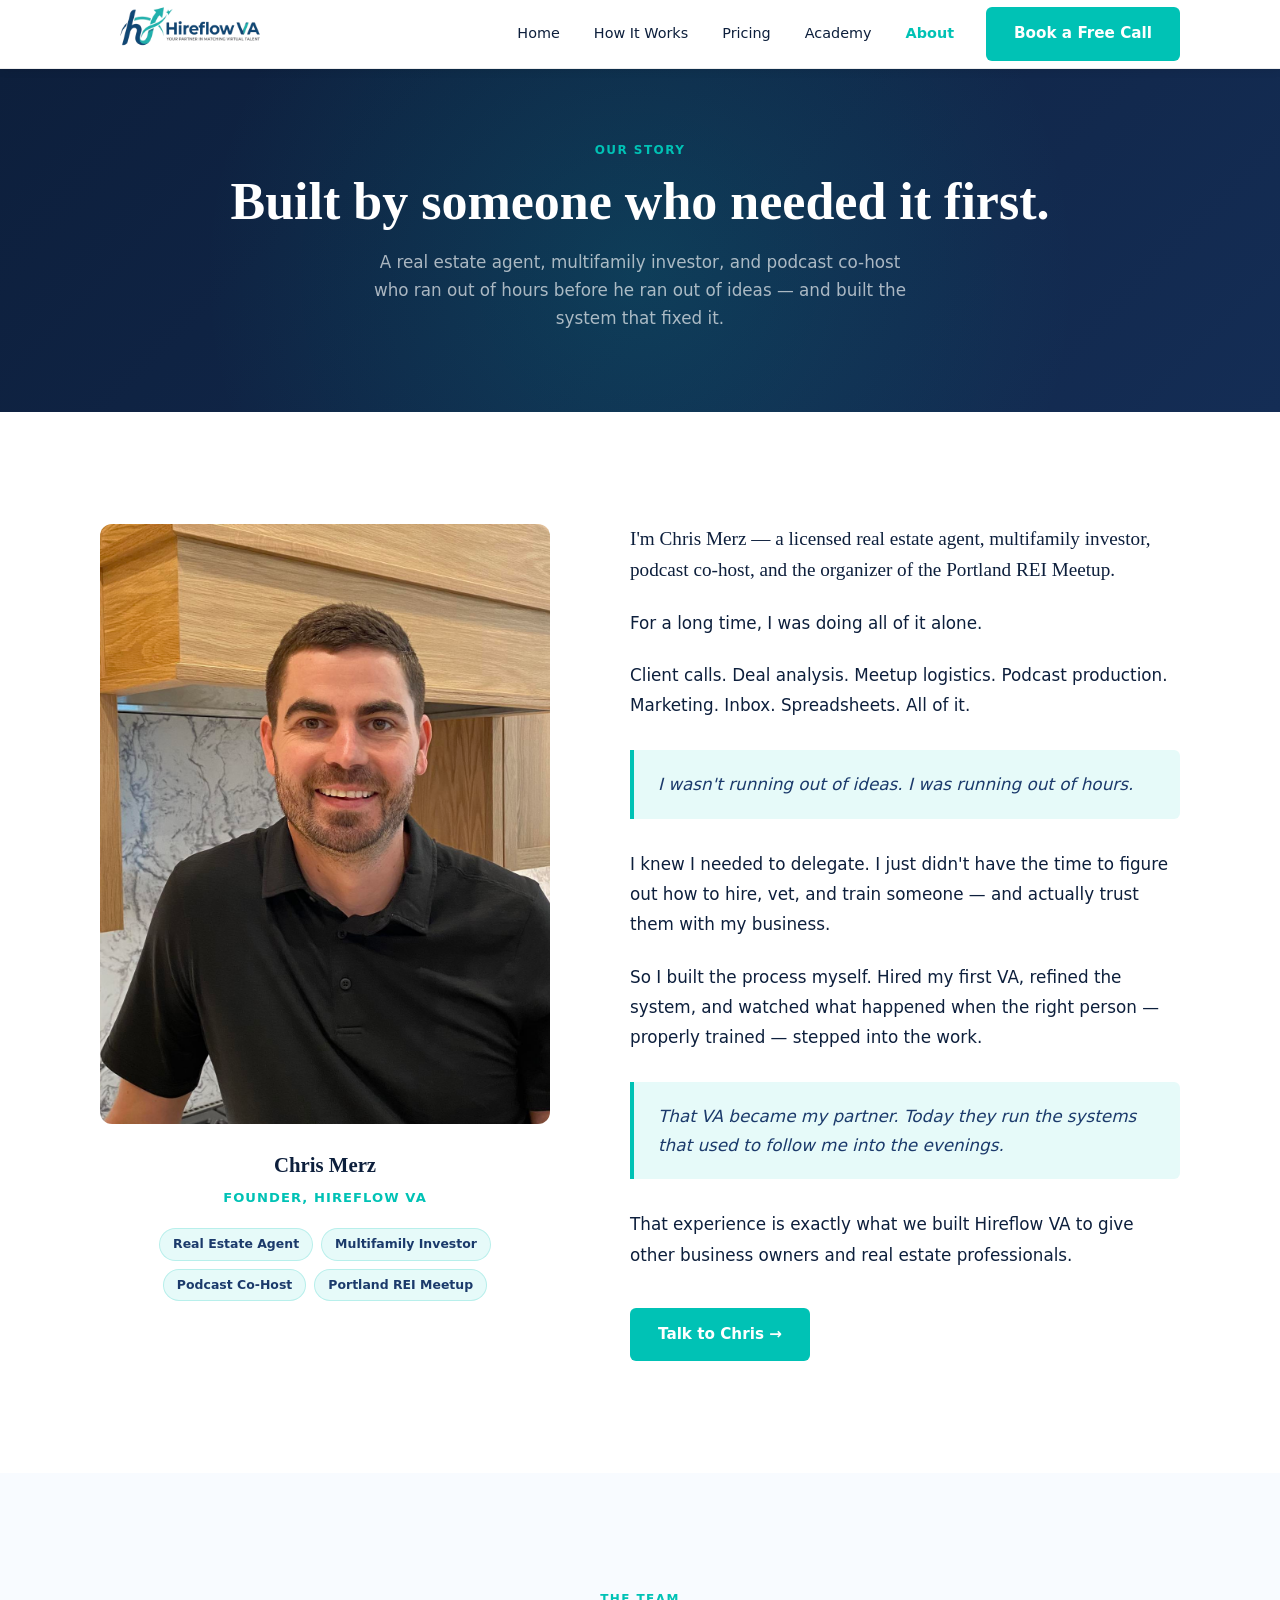
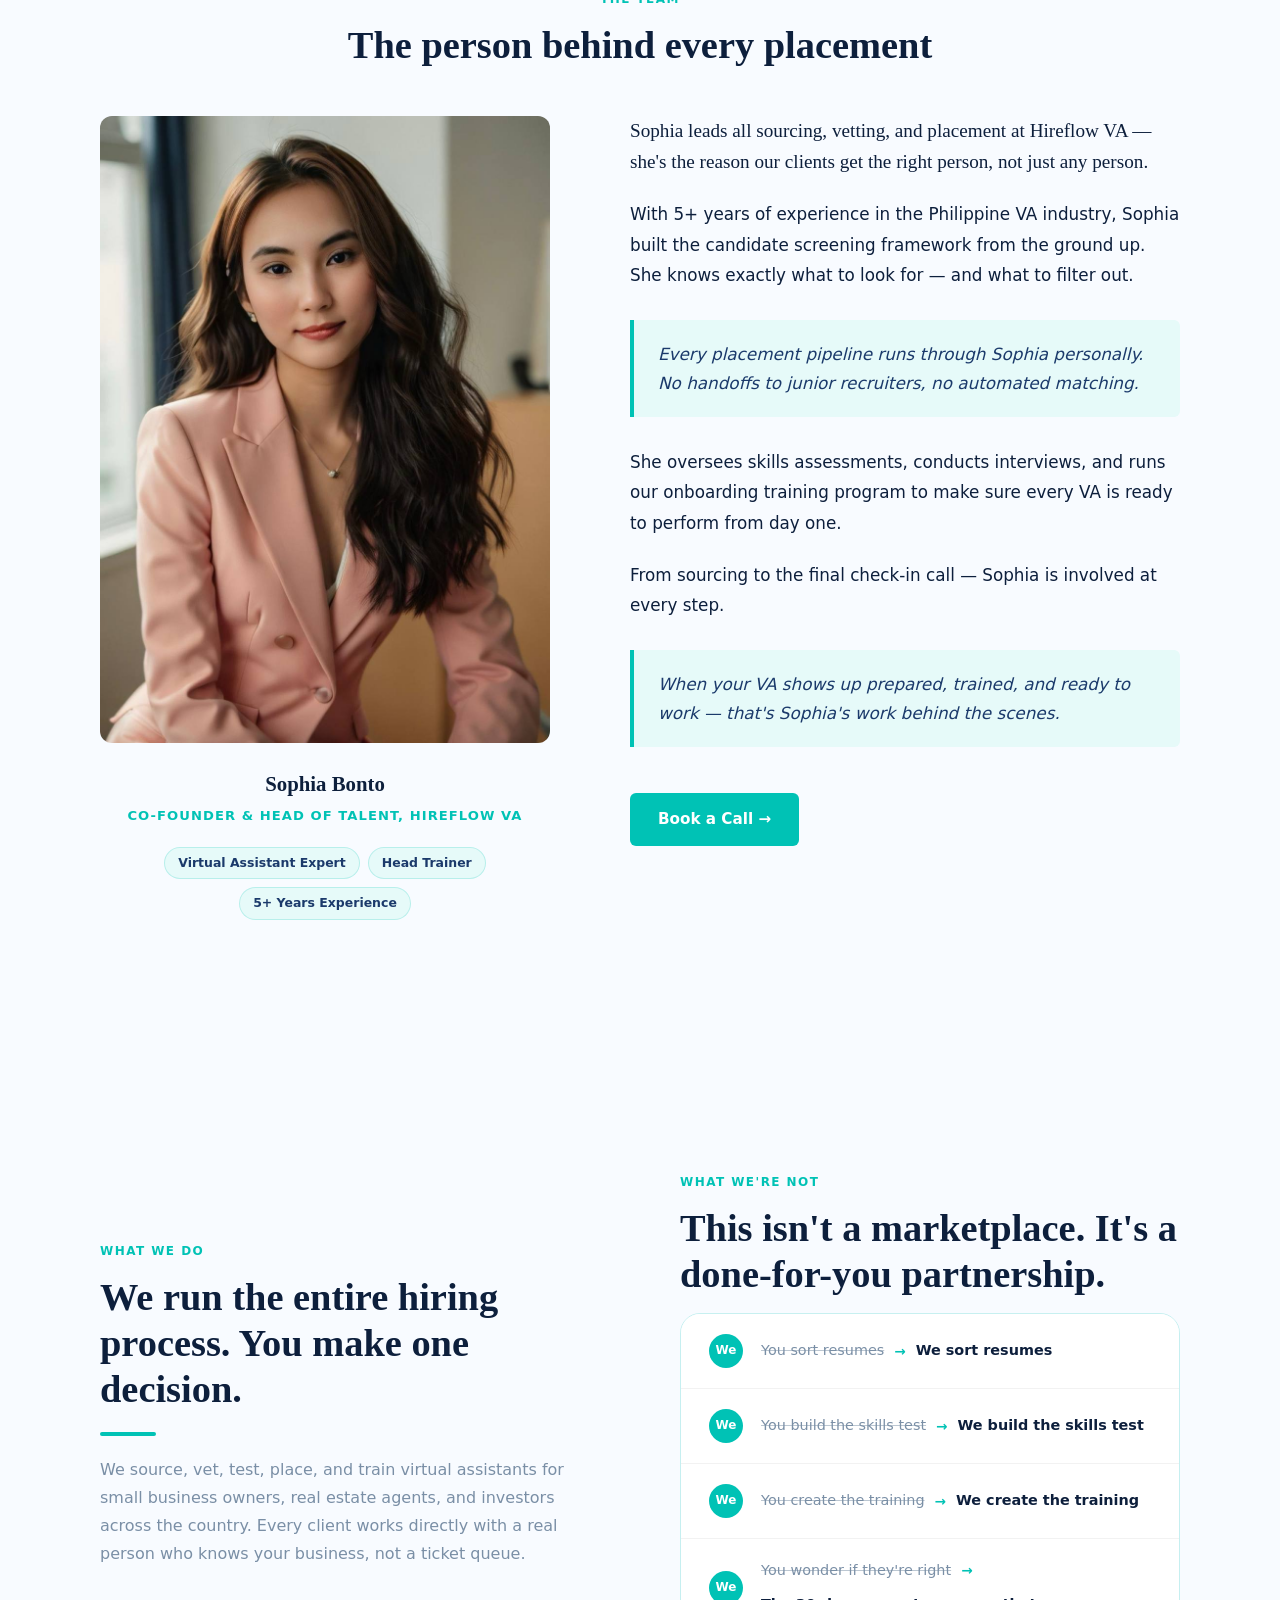
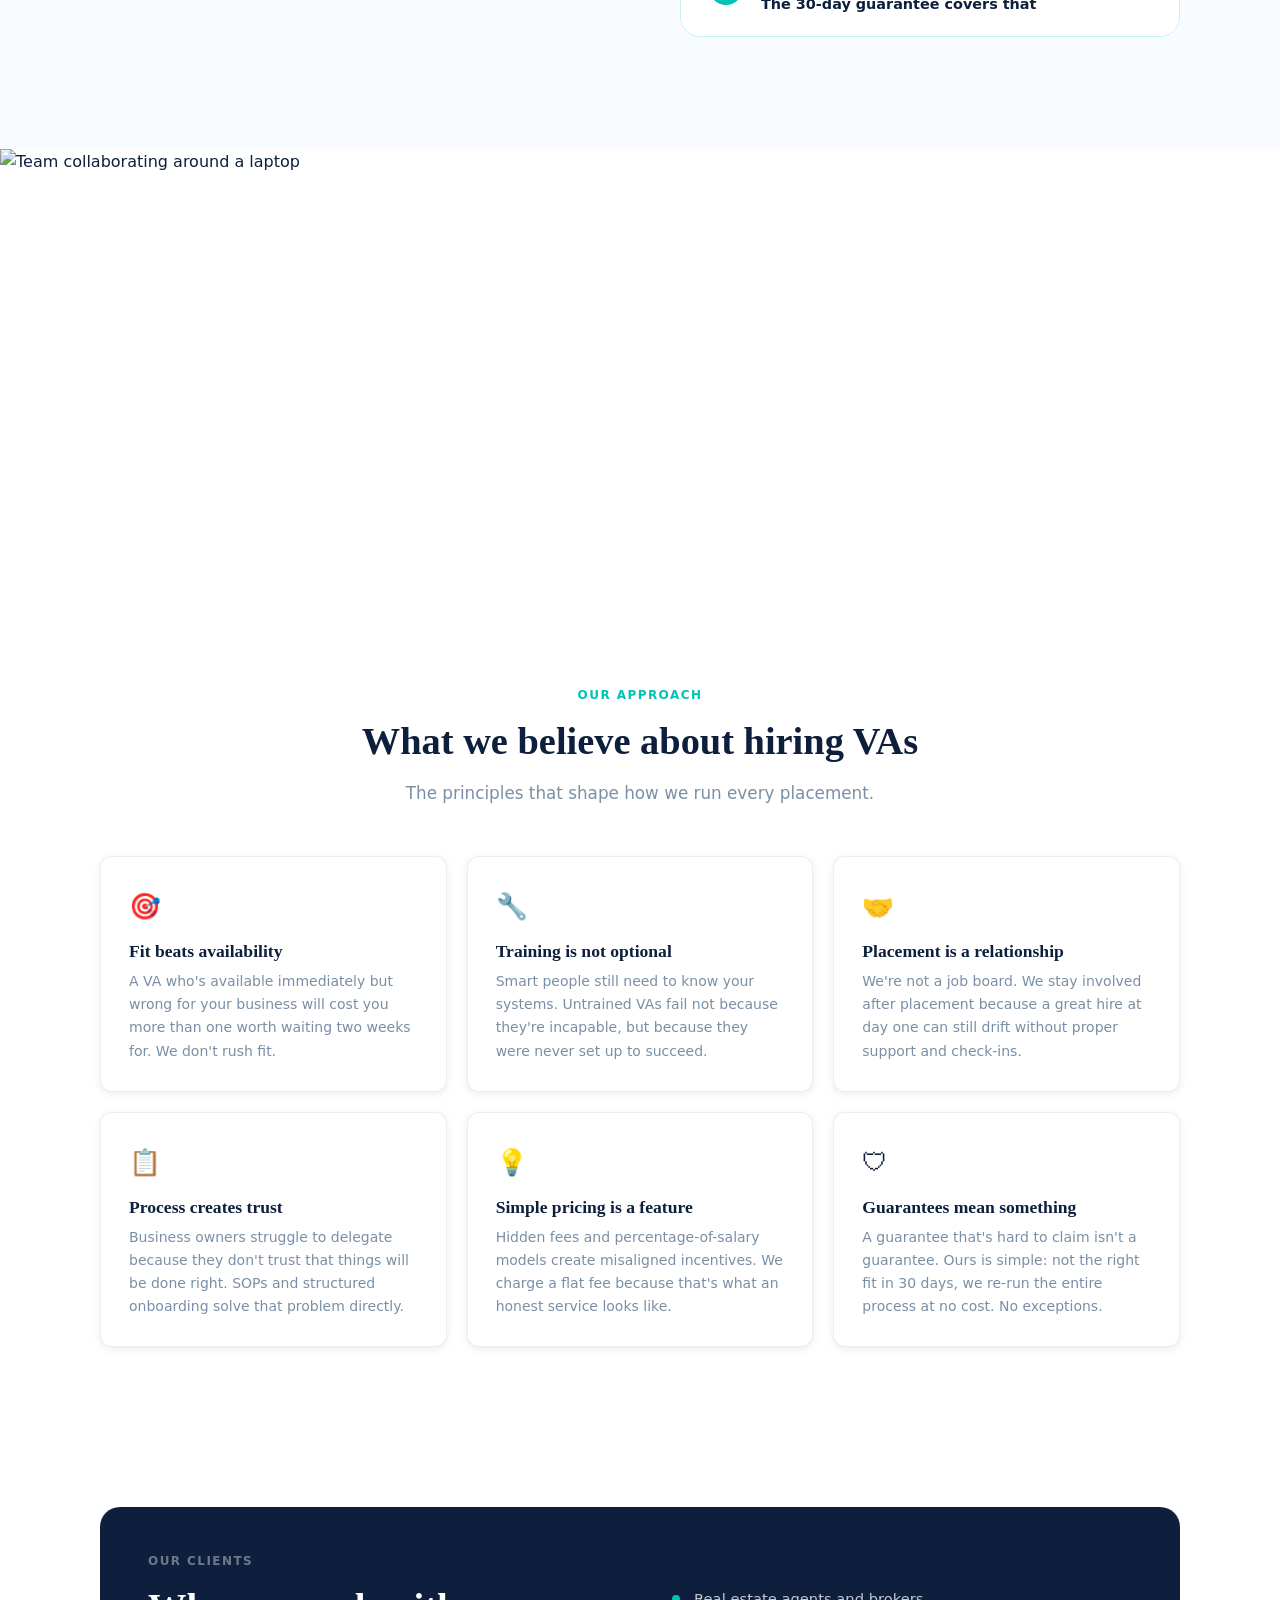
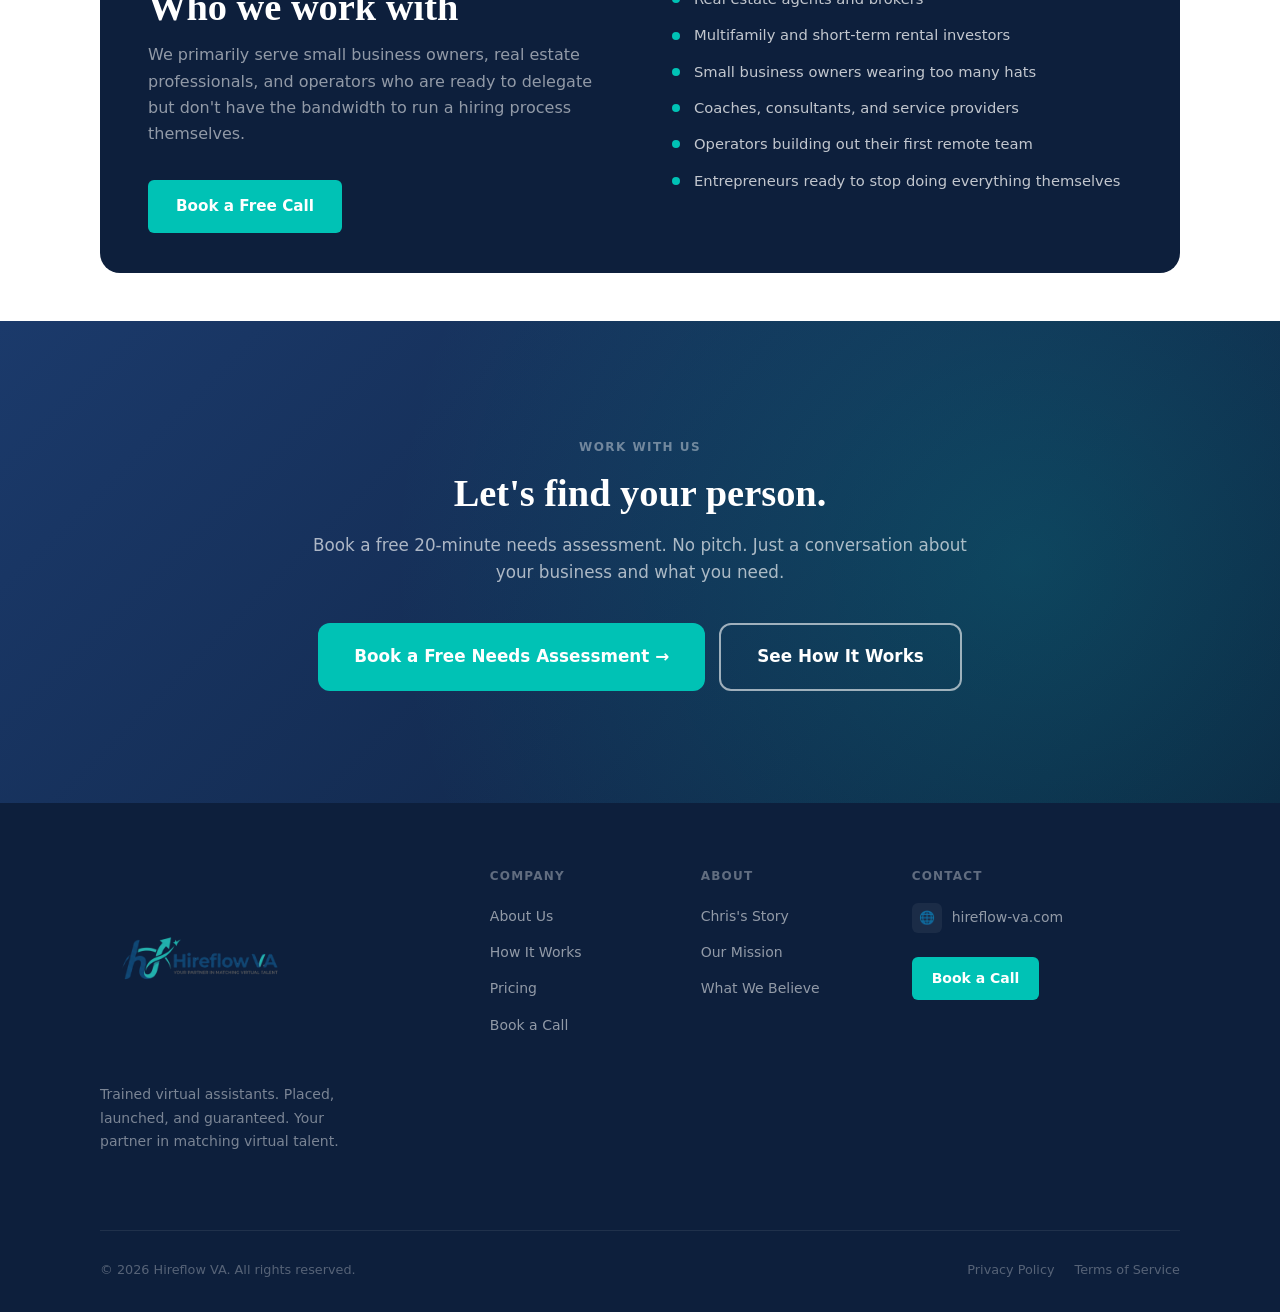
==== commit 7cb208e1: "Update about.html" ====
--- a/about.html
+++ b/about.html
@@ -340,6 +340,7 @@
             <a href="index.html"         class="nav__link" role="listitem">Home</a>
             <a href="how-it-works.html"  class="nav__link" role="listitem">How It Works</a>
             <a href="pricing.html"       class="nav__link" role="listitem">Pricing</a>
+            <a href="academy.html"       class="nav__link" role="listitem">Academy</a>
             <a href="about.html"         class="nav__link" role="listitem">About</a>
             <a href="book-a-call.html"   class="btn btn-primary nav__cta" role="listitem">Book a Free Call</a>
           </div>
@@ -354,6 +355,7 @@
         <a href="index.html"         class="nav__mobile-link" role="listitem">Home</a>
         <a href="how-it-works.html"  class="nav__mobile-link" role="listitem">How It Works</a>
         <a href="pricing.html"       class="nav__mobile-link" role="listitem">Pricing</a>
+        <a href="academy.html"       class="nav__mobile-link" role="listitem">Academy</a>
         <a href="about.html"         class="nav__mobile-link" role="listitem">About</a>
         <a href="book-a-call.html"   class="btn btn-primary" role="listitem">Book a Free Call</a>
       </div>
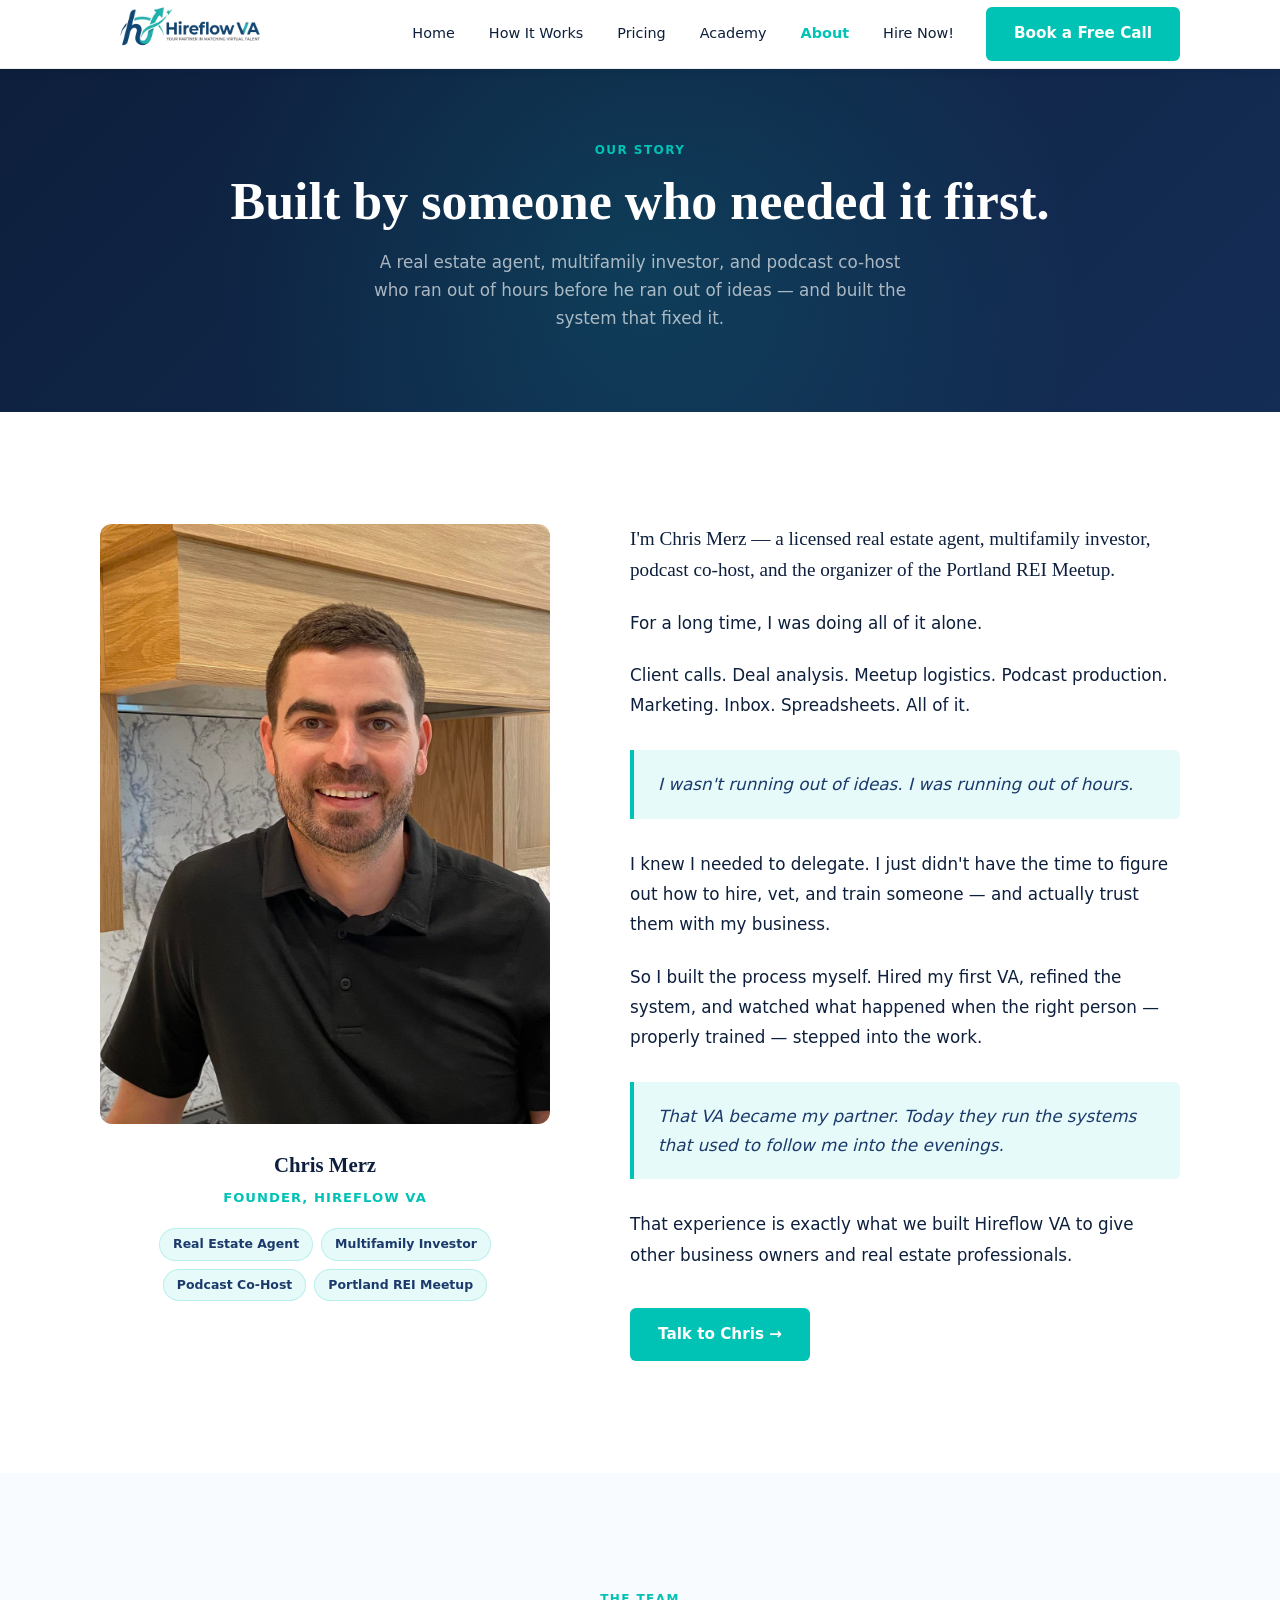
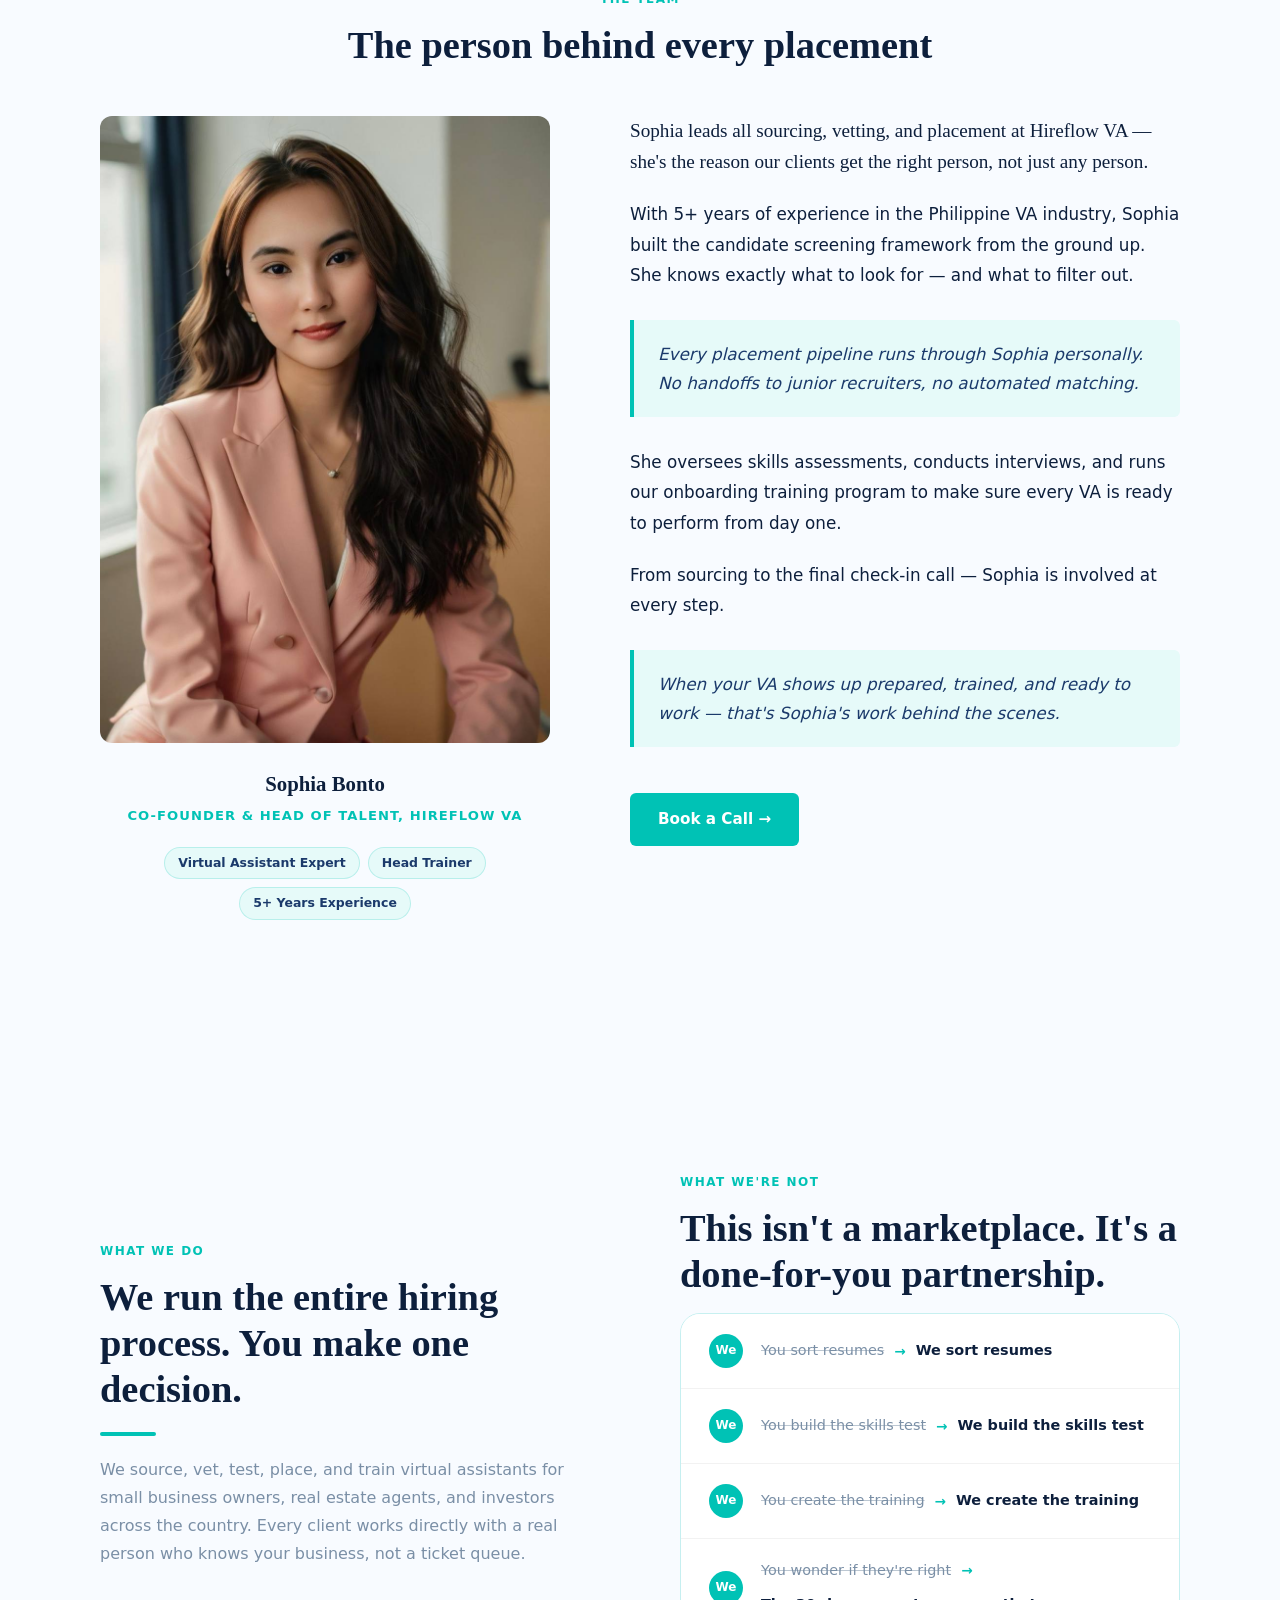
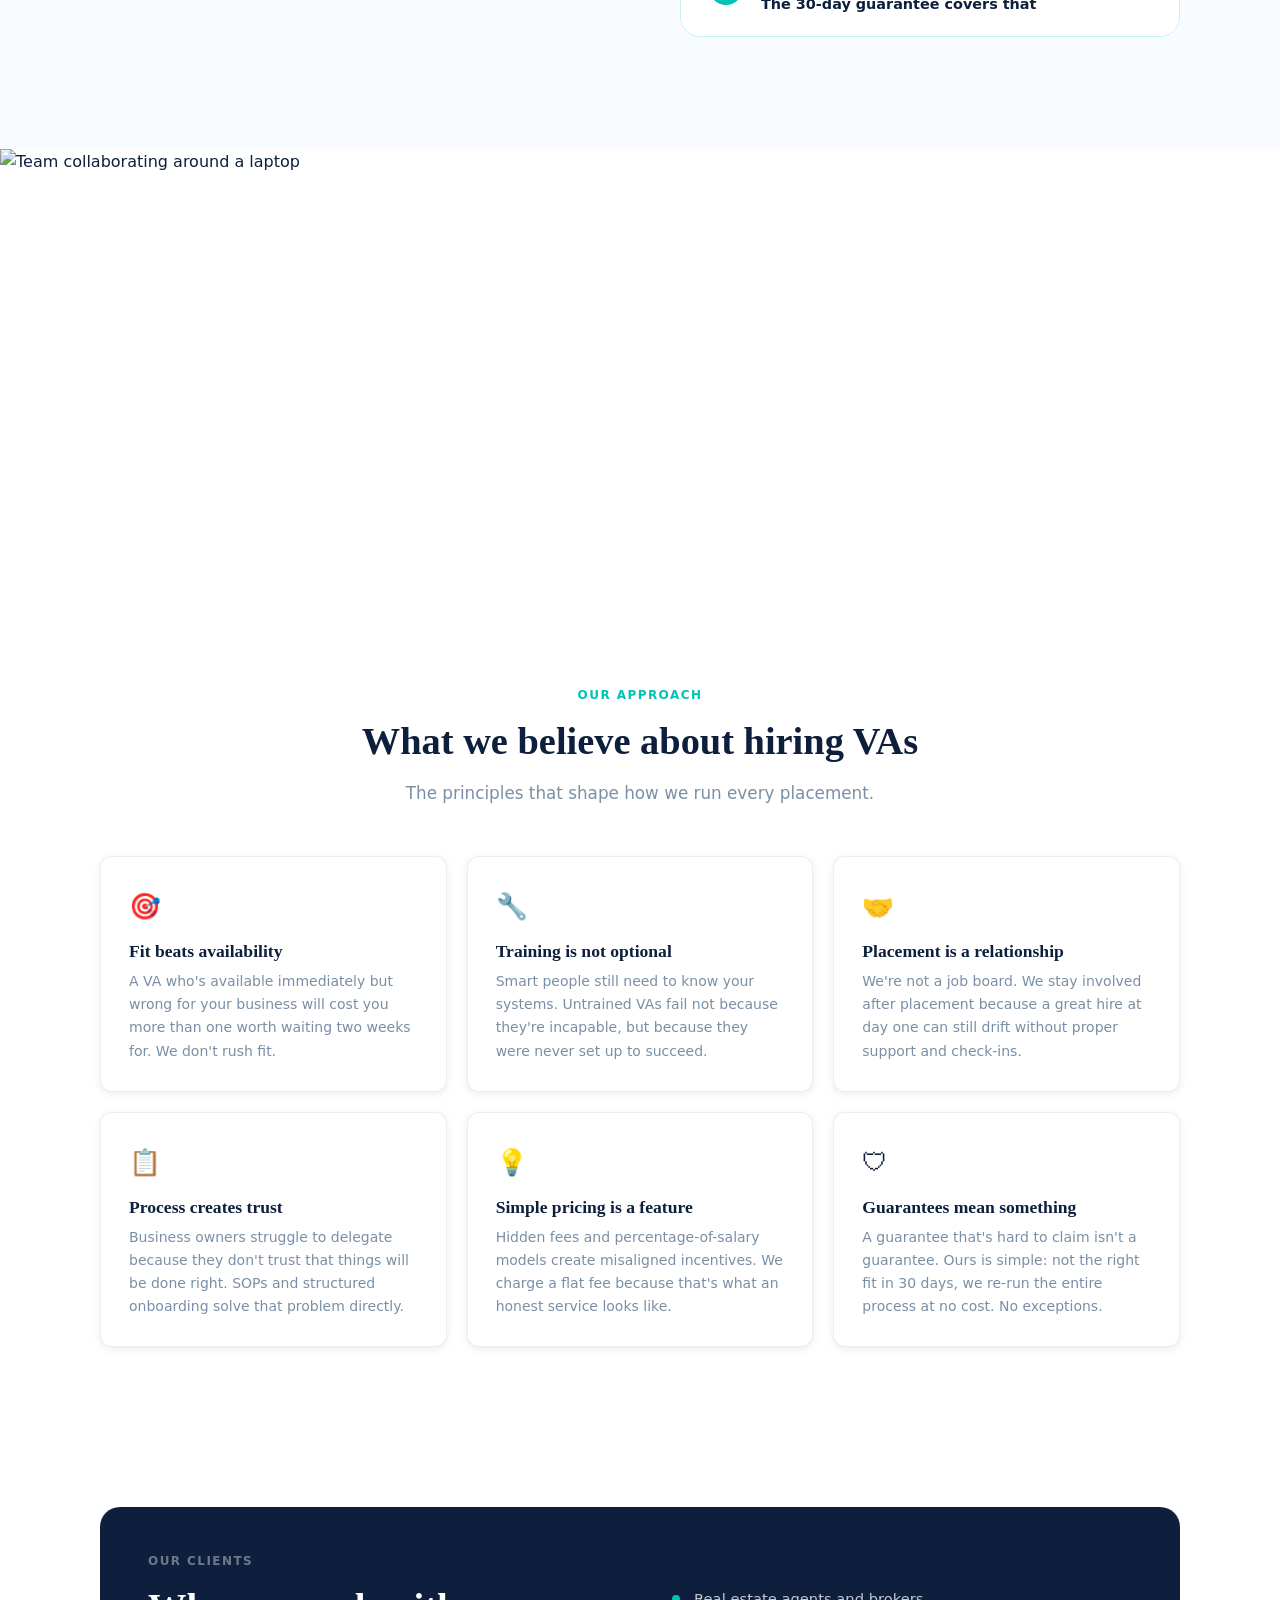
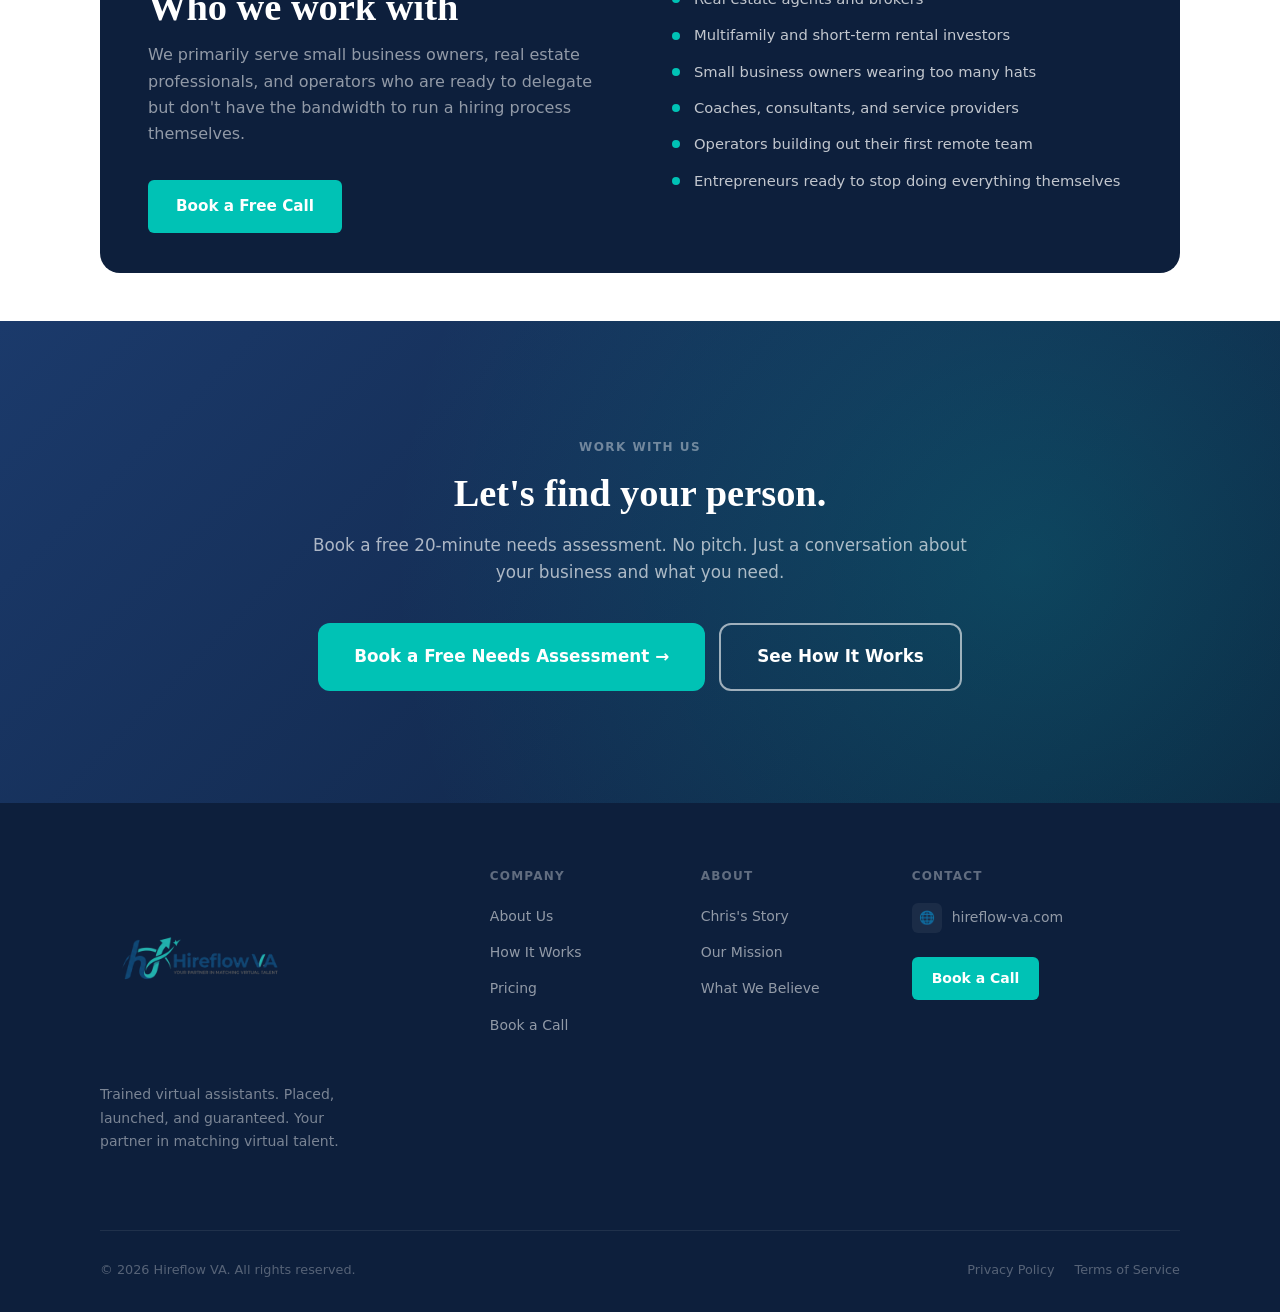
==== commit 1f0aeeab: "Update about.html" ====
--- a/about.html
+++ b/about.html
@@ -342,6 +342,7 @@
             <a href="pricing.html"       class="nav__link" role="listitem">Pricing</a>
             <a href="academy.html"       class="nav__link" role="listitem">Academy</a>
             <a href="about.html"         class="nav__link" role="listitem">About</a>
+            <a href="get-started.html" class="nav__link" role="listitem">Hire Now!</a>
             <a href="book-a-call.html"   class="btn btn-primary nav__cta" role="listitem">Book a Free Call</a>
           </div>
 
@@ -357,6 +358,7 @@
         <a href="pricing.html"       class="nav__mobile-link" role="listitem">Pricing</a>
         <a href="academy.html"       class="nav__mobile-link" role="listitem">Academy</a>
         <a href="about.html"         class="nav__mobile-link" role="listitem">About</a>
+        <a href="get-started.html" class="nav__mobile-link" role="listitem">Hire Now!</a>
         <a href="book-a-call.html"   class="btn btn-primary" role="listitem">Book a Free Call</a>
       </div>
     </nav>
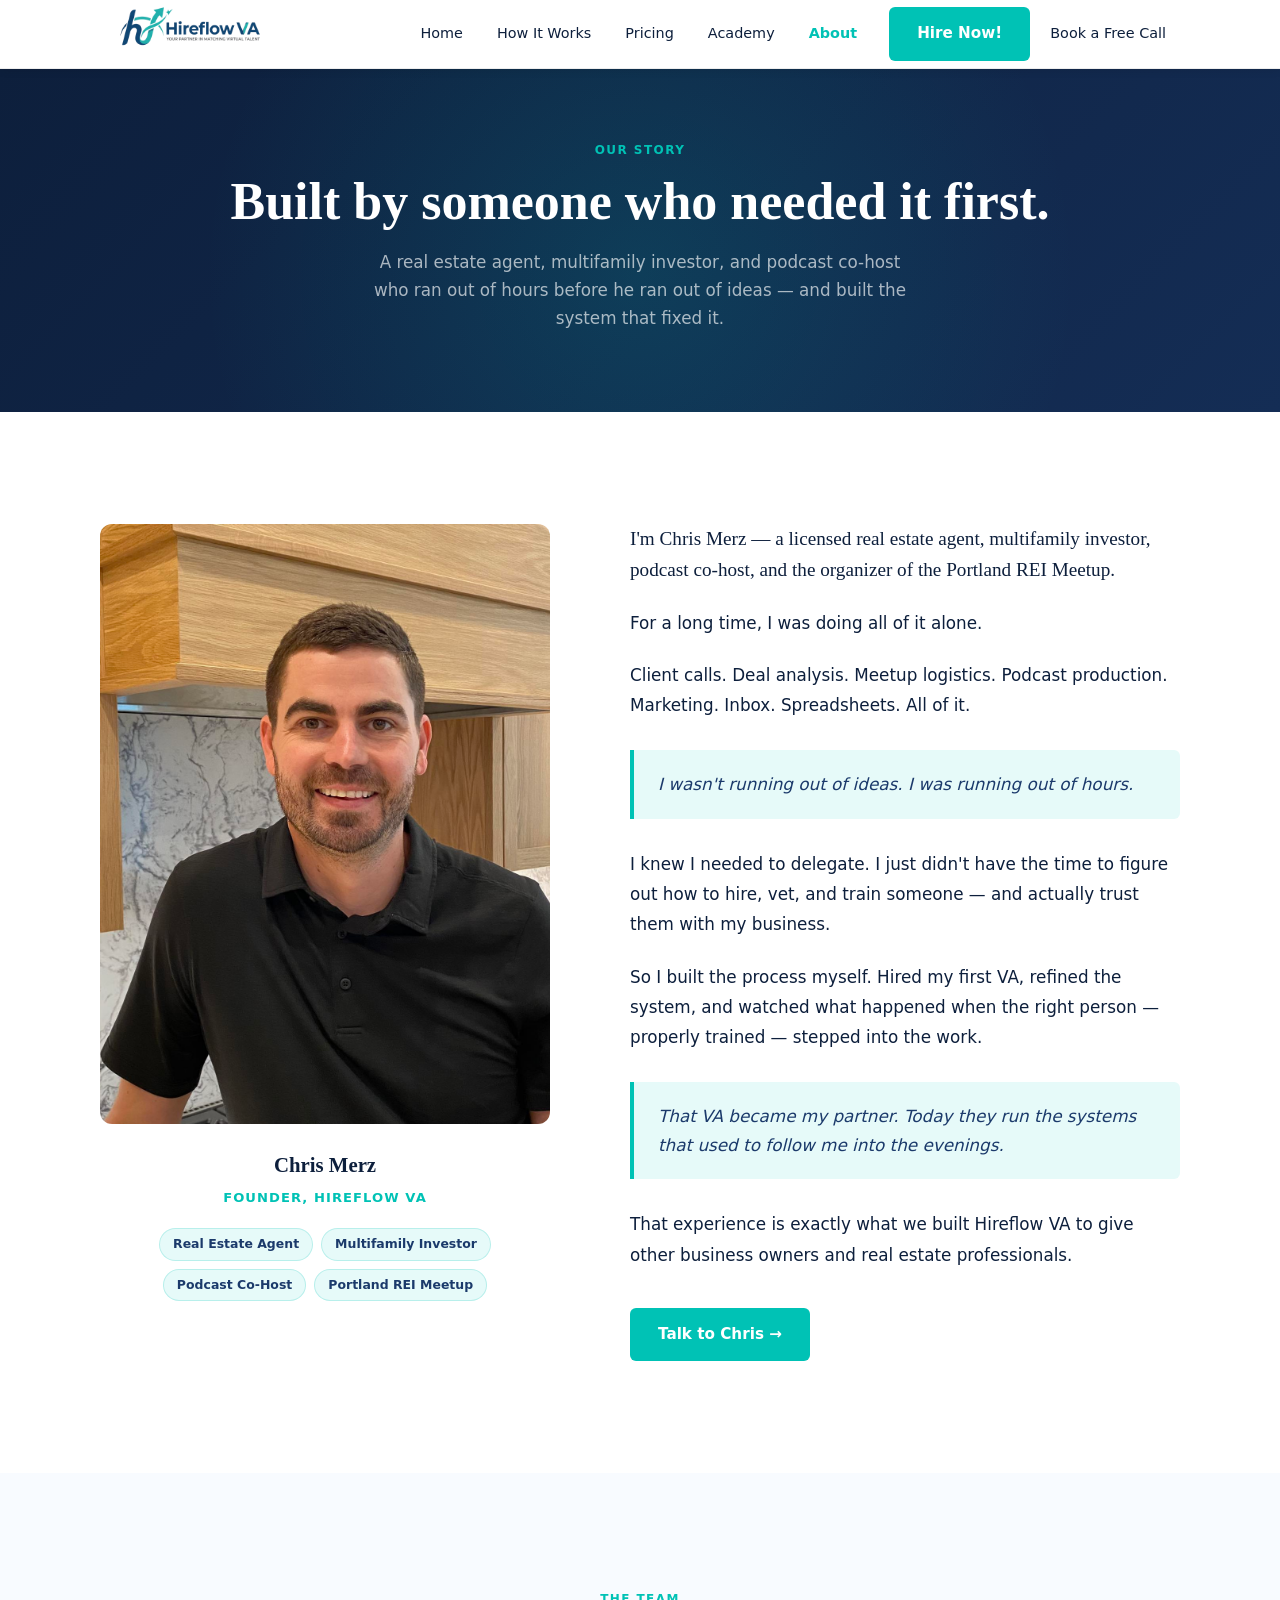
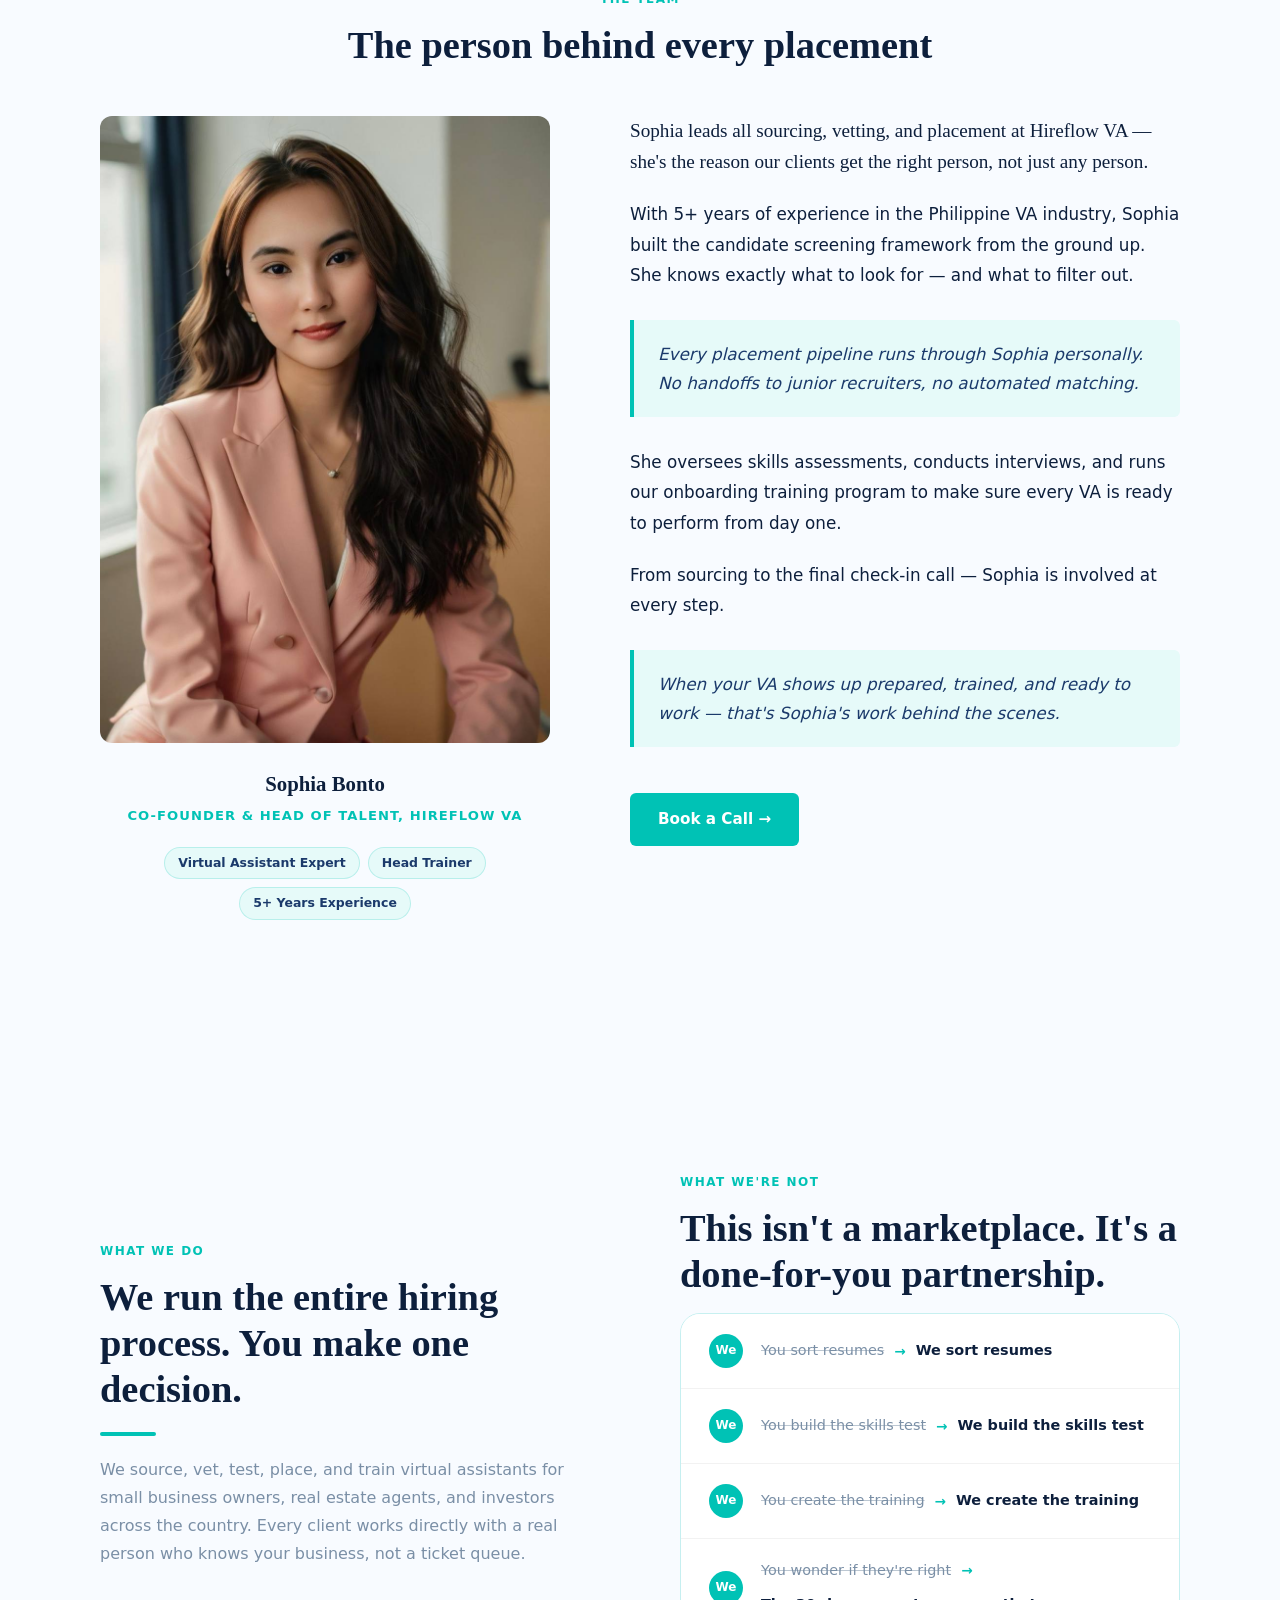
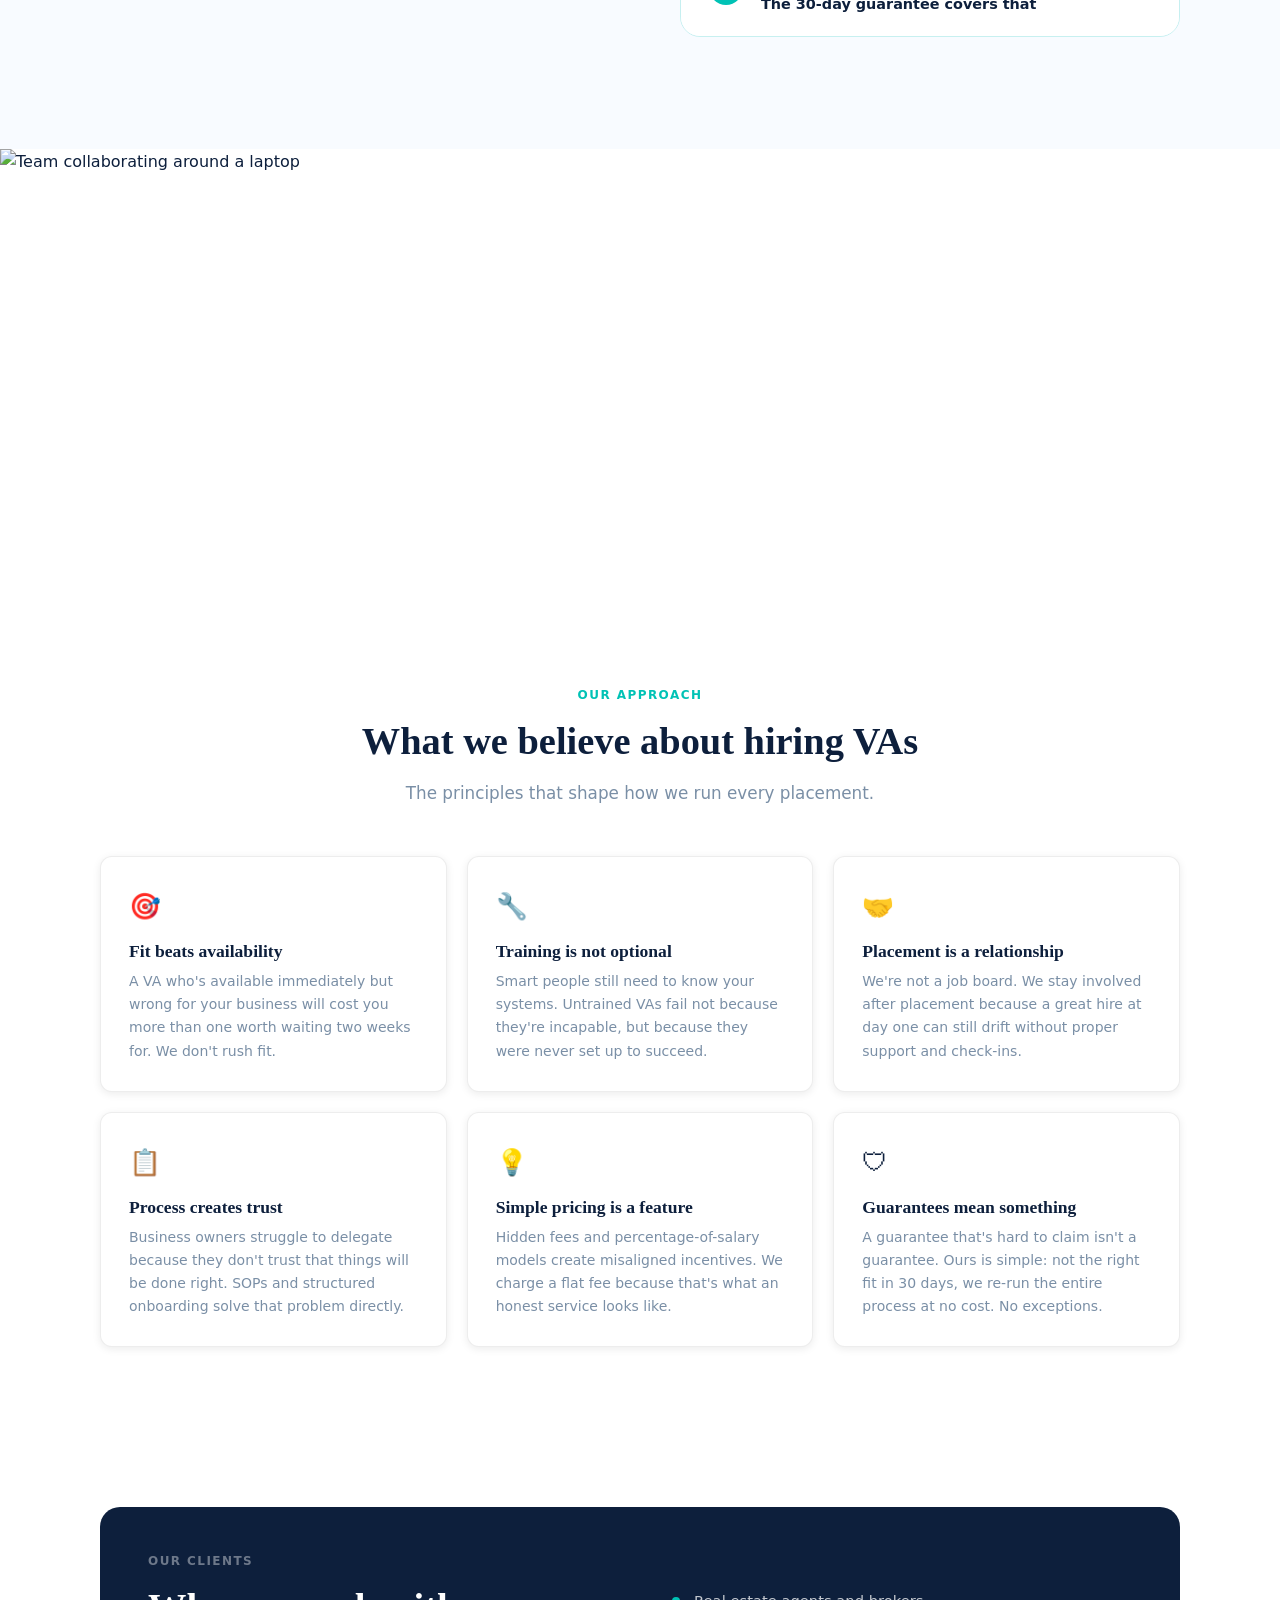
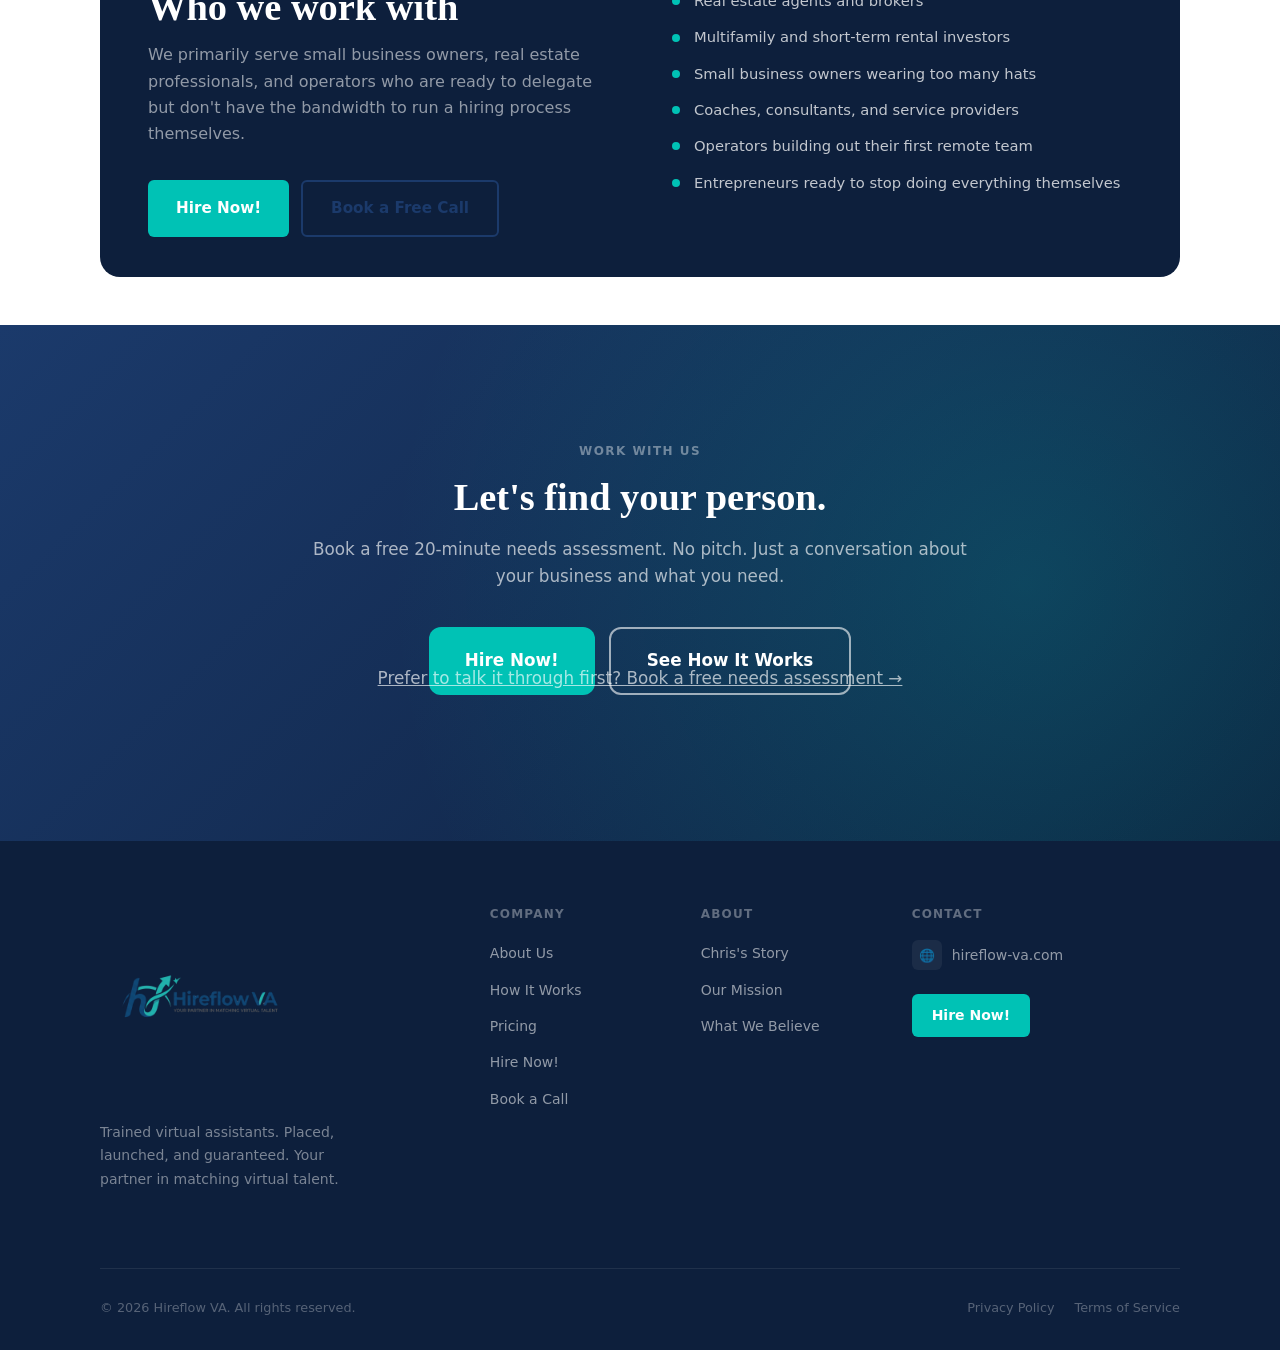
==== commit aa6beffd: "Update about.html" ====
--- a/about.html
+++ b/about.html
@@ -342,8 +342,8 @@
             <a href="pricing.html"       class="nav__link" role="listitem">Pricing</a>
             <a href="academy.html"       class="nav__link" role="listitem">Academy</a>
             <a href="about.html"         class="nav__link" role="listitem">About</a>
-            <a href="get-started.html" class="nav__link" role="listitem">Hire Now!</a>
-            <a href="book-a-call.html"   class="btn btn-primary nav__cta" role="listitem">Book a Free Call</a>
+            <a href="get-started.html" class="btn btn-primary nav__cta" role="listitem">Hire Now!</a>
+            <a href="book-a-call.html" class="nav__link" role="listitem">Book a Free Call</a>
           </div>
 
           <button class="nav__hamburger" aria-label="Toggle menu" aria-expanded="false" aria-controls="mobileMenu">
@@ -358,8 +358,8 @@
         <a href="pricing.html"       class="nav__mobile-link" role="listitem">Pricing</a>
         <a href="academy.html"       class="nav__mobile-link" role="listitem">Academy</a>
         <a href="about.html"         class="nav__mobile-link" role="listitem">About</a>
-        <a href="get-started.html" class="nav__mobile-link" role="listitem">Hire Now!</a>
-        <a href="book-a-call.html"   class="btn btn-primary" role="listitem">Book a Free Call</a>
+        <a href="get-started.html" class="btn btn-primary" role="listitem">Hire Now!</a>
+        <a href="book-a-call.html" class="nav__mobile-link" role="listitem">Book a Free Call</a>
       </div>
     </nav>
   </header>
@@ -595,8 +595,9 @@
             <span class="section-label" style="color:rgba(255,255,255,0.4);">Our Clients</span>
             <h2 id="serve-heading">Who we work with</h2>
             <p>We primarily serve small business owners, real estate professionals, and operators who are ready to delegate but don't have the bandwidth to run a hiring process themselves.</p>
-            <div class="mt-32">
-              <a href="book-a-call.html" class="btn btn-primary">Book a Free Call</a>
+            <div class="mt-32" style="display:flex;gap:12px;flex-wrap:wrap;">
+              <a href="get-started.html" class="btn btn-primary">Hire Now!</a>
+              <a href="book-a-call.html" class="btn btn-outline">Book a Free Call</a>
             </div>
           </div>
           <ul class="serve-list" aria-label="Types of clients we serve">
@@ -619,9 +620,10 @@
           <h2>Let's find your person.</h2>
           <p>Book a free 20-minute needs assessment. No pitch. Just a conversation about your business and what you need.</p>
           <div class="cta-section__actions">
-            <a href="book-a-call.html" class="btn btn-primary btn-lg">Book a Free Needs Assessment →</a>
+            <a href="get-started.html" class="btn btn-primary btn-lg">Hire Now!</a>
             <a href="how-it-works.html" class="btn btn-outline-white btn-lg">See How It Works</a>
           </div>
+          <p class="hero__secondary-link"><a href="book-a-call.html">Prefer to talk it through first? Book a free needs assessment →</a></p>
         </div>
       </div>
     </section>
@@ -646,6 +648,7 @@
             <li><a href="about.html"        class="footer__link">About Us</a></li>
             <li><a href="how-it-works.html" class="footer__link">How It Works</a></li>
             <li><a href="pricing.html"      class="footer__link">Pricing</a></li>
+            <li><a href="get-started.html"  class="footer__link">Hire Now!</a></li>
             <li><a href="book-a-call.html"  class="footer__link">Book a Call</a></li>
           </ul>
         </div>
@@ -668,7 +671,7 @@
             </div>
           </div>
           <div class="mt-24">
-            <a href="book-a-call.html" class="btn btn-primary btn-sm">Book a Call</a>
+            <a href="get-started.html" class="btn btn-primary btn-sm">Hire Now!</a>
           </div>
         </div>
 
--- a/styles.css
+++ b/styles.css
@@ -427,6 +427,10 @@
   gap: 14px;
   margin-bottom: 48px;
 }
+
+.hero__secondary-link { margin-top: -30px; margin-bottom: 30px; font-size: 0.85rem; }
+.hero__secondary-link a { color: rgba(255,255,255,0.65); text-decoration: underline; }
+.hero__secondary-link a:hover { color: var(--white); }
 
 .hero__stats {
   display: flex;
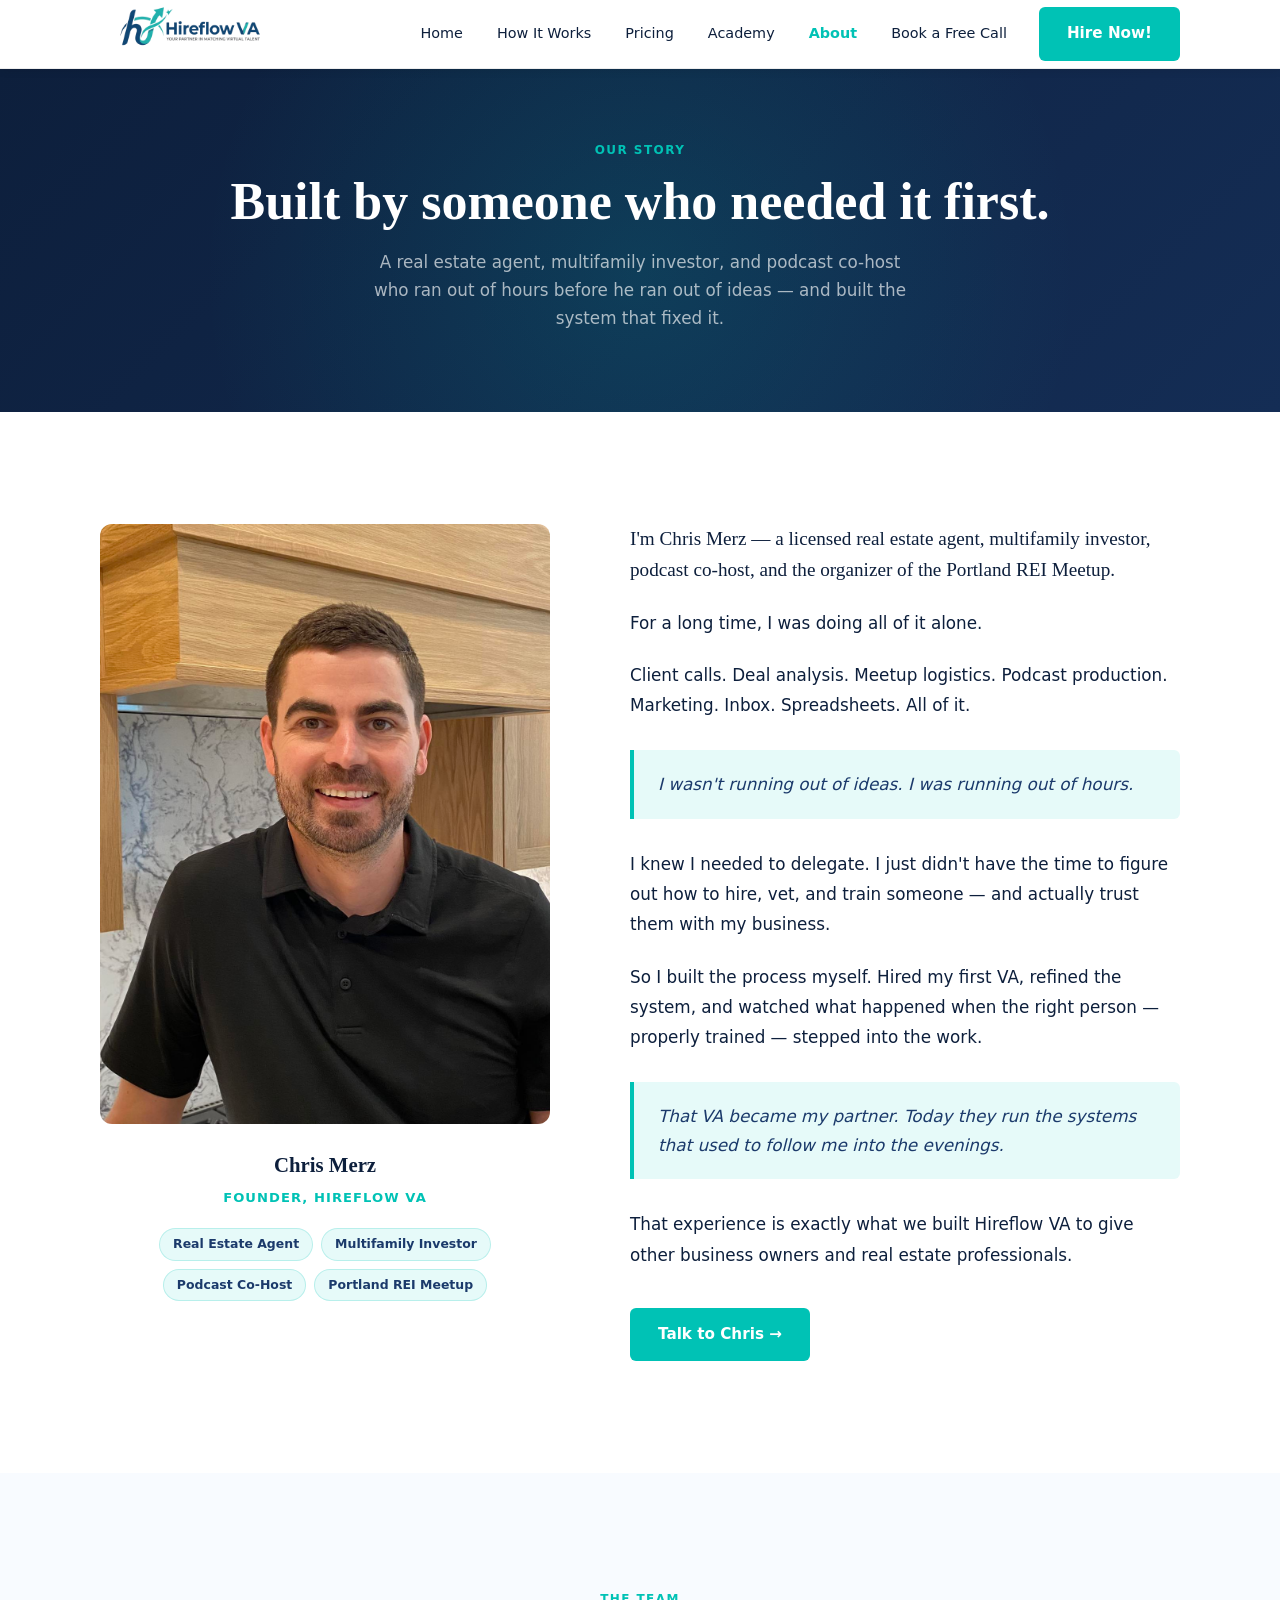
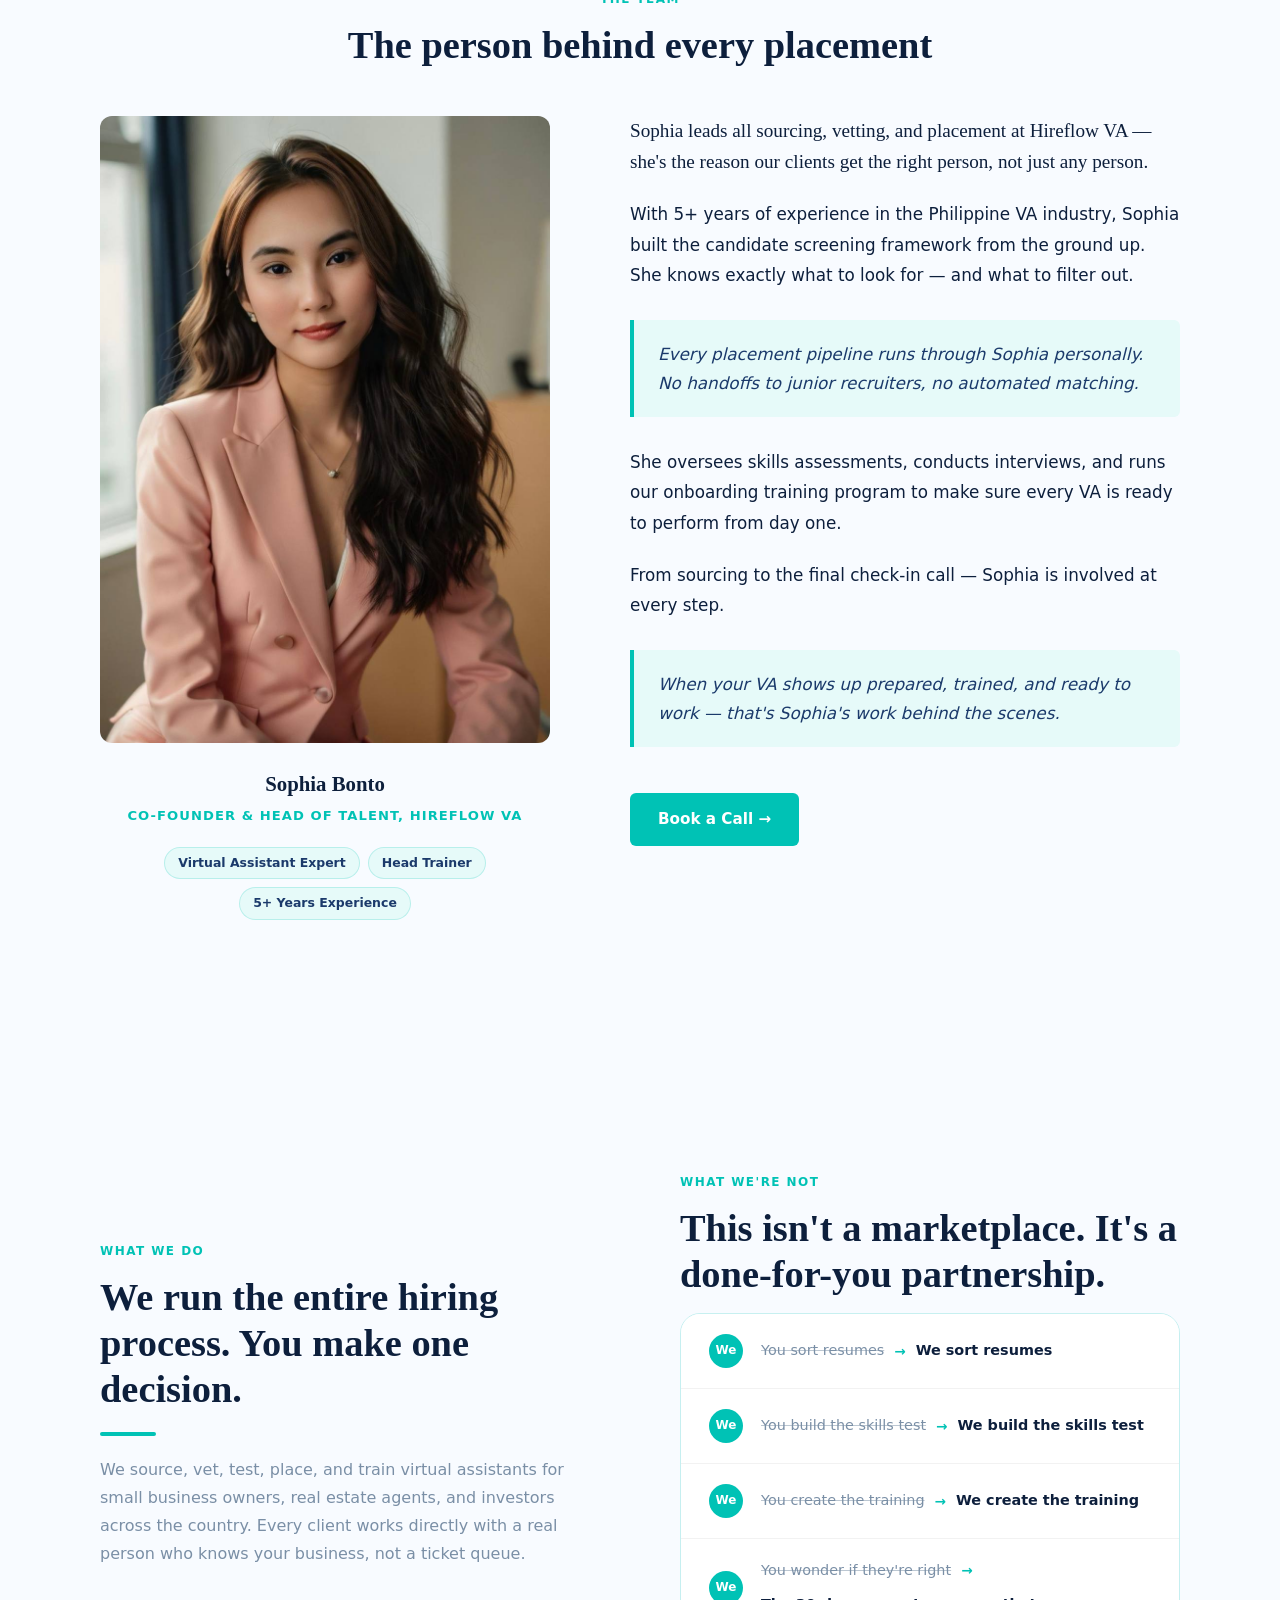
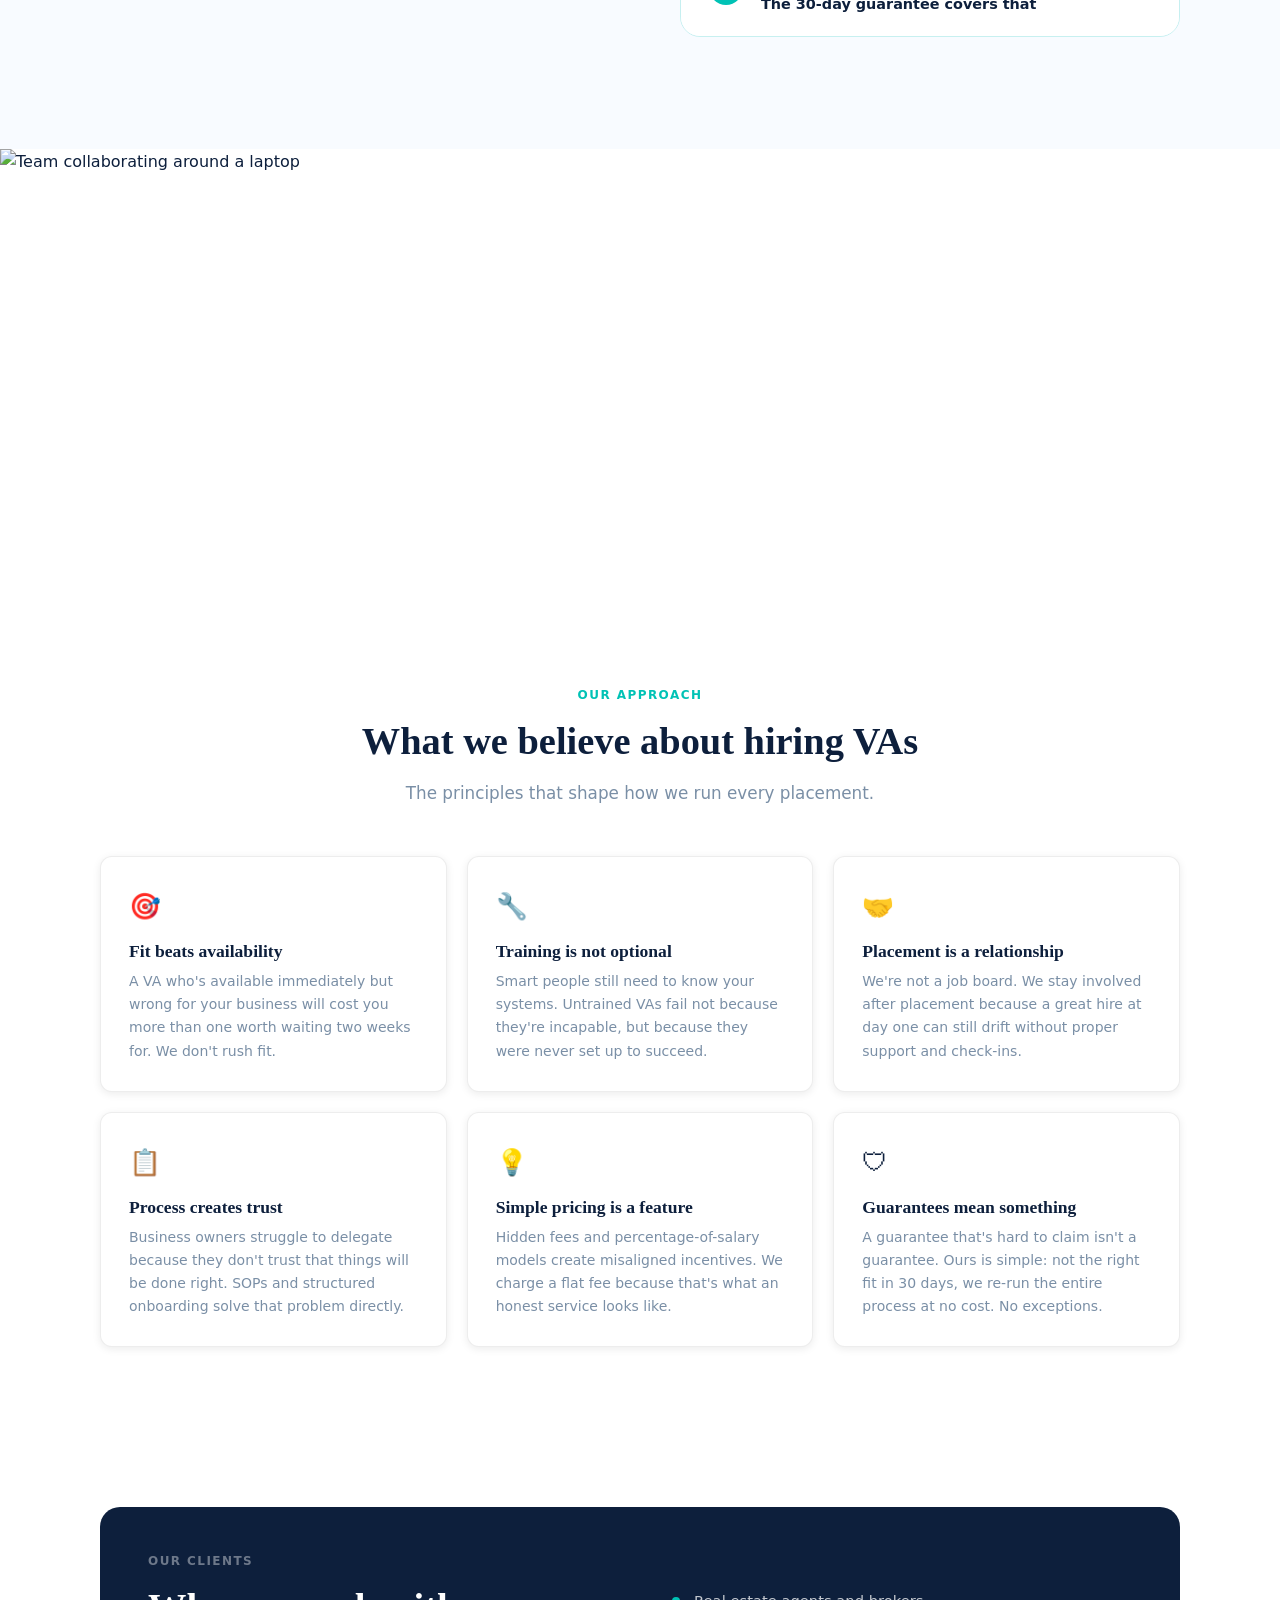
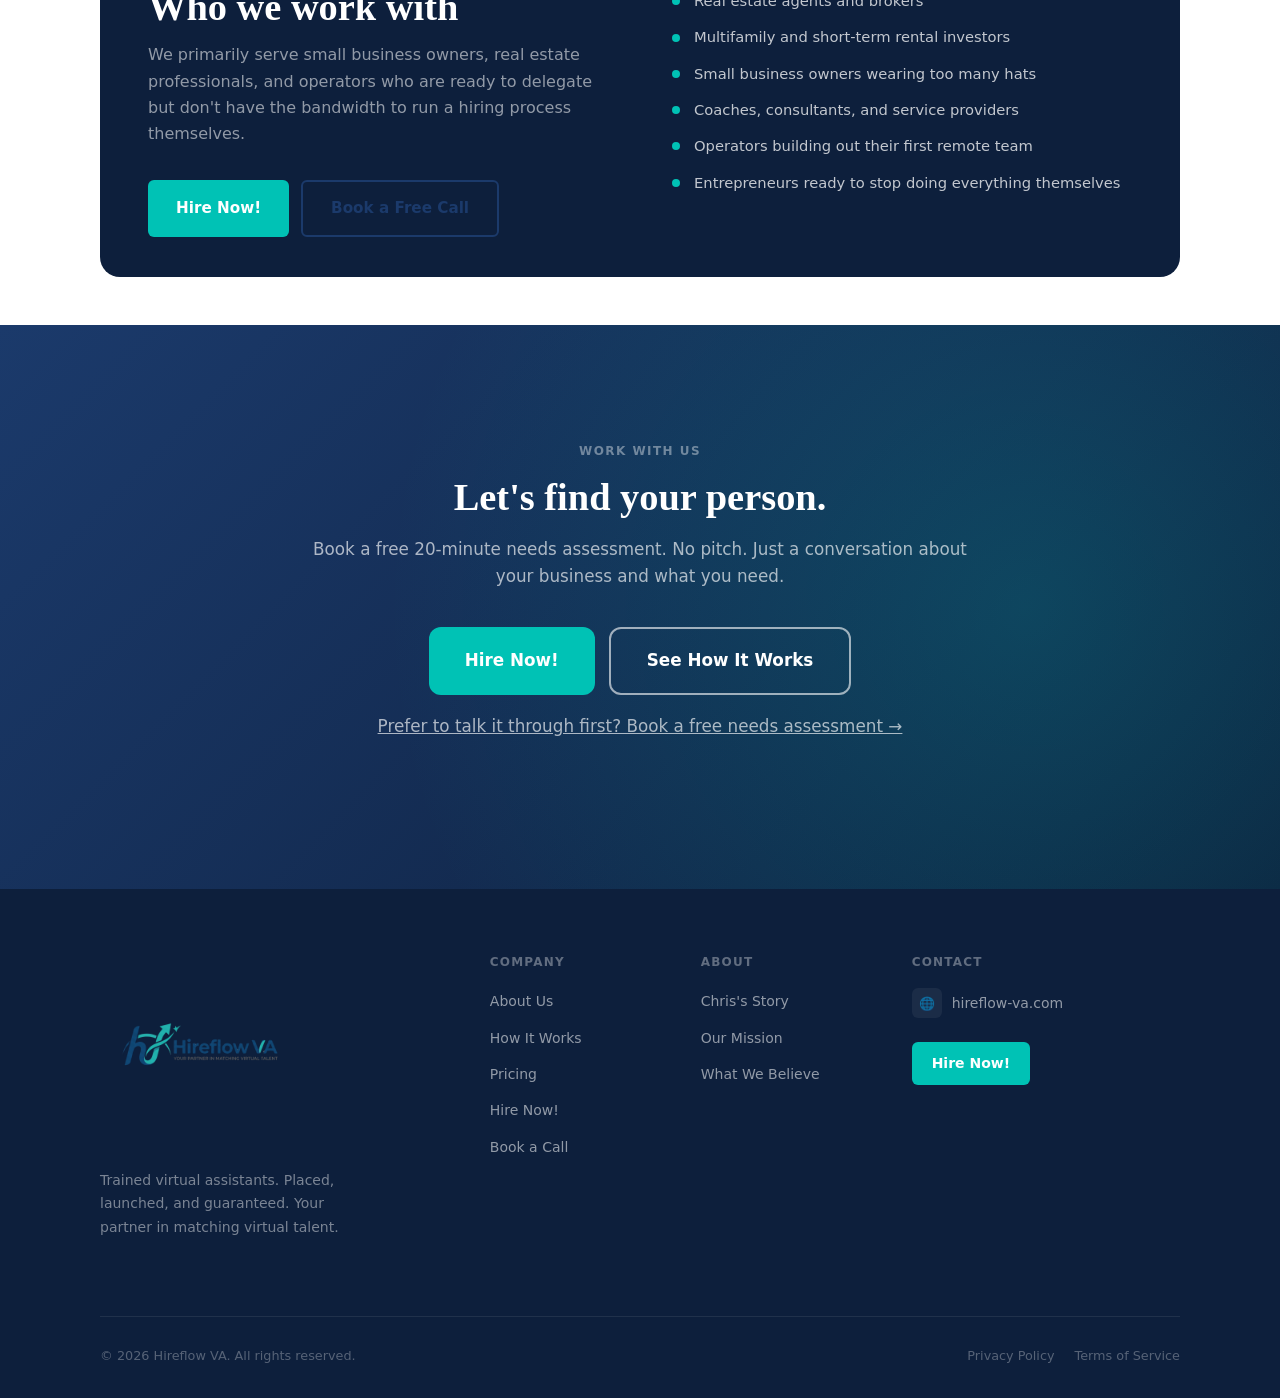
==== commit ae18c80b: "Update about.html" ====
--- a/about.html
+++ b/about.html
@@ -342,8 +342,8 @@
             <a href="pricing.html"       class="nav__link" role="listitem">Pricing</a>
             <a href="academy.html"       class="nav__link" role="listitem">Academy</a>
             <a href="about.html"         class="nav__link" role="listitem">About</a>
+            <a href="book-a-call.html" class="nav__link" role="listitem">Book a Free Call</a>
             <a href="get-started.html" class="btn btn-primary nav__cta" role="listitem">Hire Now!</a>
-            <a href="book-a-call.html" class="nav__link" role="listitem">Book a Free Call</a>
           </div>
 
           <button class="nav__hamburger" aria-label="Toggle menu" aria-expanded="false" aria-controls="mobileMenu">
@@ -358,8 +358,8 @@
         <a href="pricing.html"       class="nav__mobile-link" role="listitem">Pricing</a>
         <a href="academy.html"       class="nav__mobile-link" role="listitem">Academy</a>
         <a href="about.html"         class="nav__mobile-link" role="listitem">About</a>
+        <a href="book-a-call.html" class="nav__mobile-link" role="listitem">Book a Free Call</a>
         <a href="get-started.html" class="btn btn-primary" role="listitem">Hire Now!</a>
-        <a href="book-a-call.html" class="nav__mobile-link" role="listitem">Book a Free Call</a>
       </div>
     </nav>
   </header>
--- a/styles.css
+++ b/styles.css
@@ -826,6 +826,7 @@
   flex-wrap: wrap;
   gap: 14px;
   justify-content: center;
+  margin-bottom: 48px;
 }
 
 /* ── ─────────────────────────────────────────────────────────── */
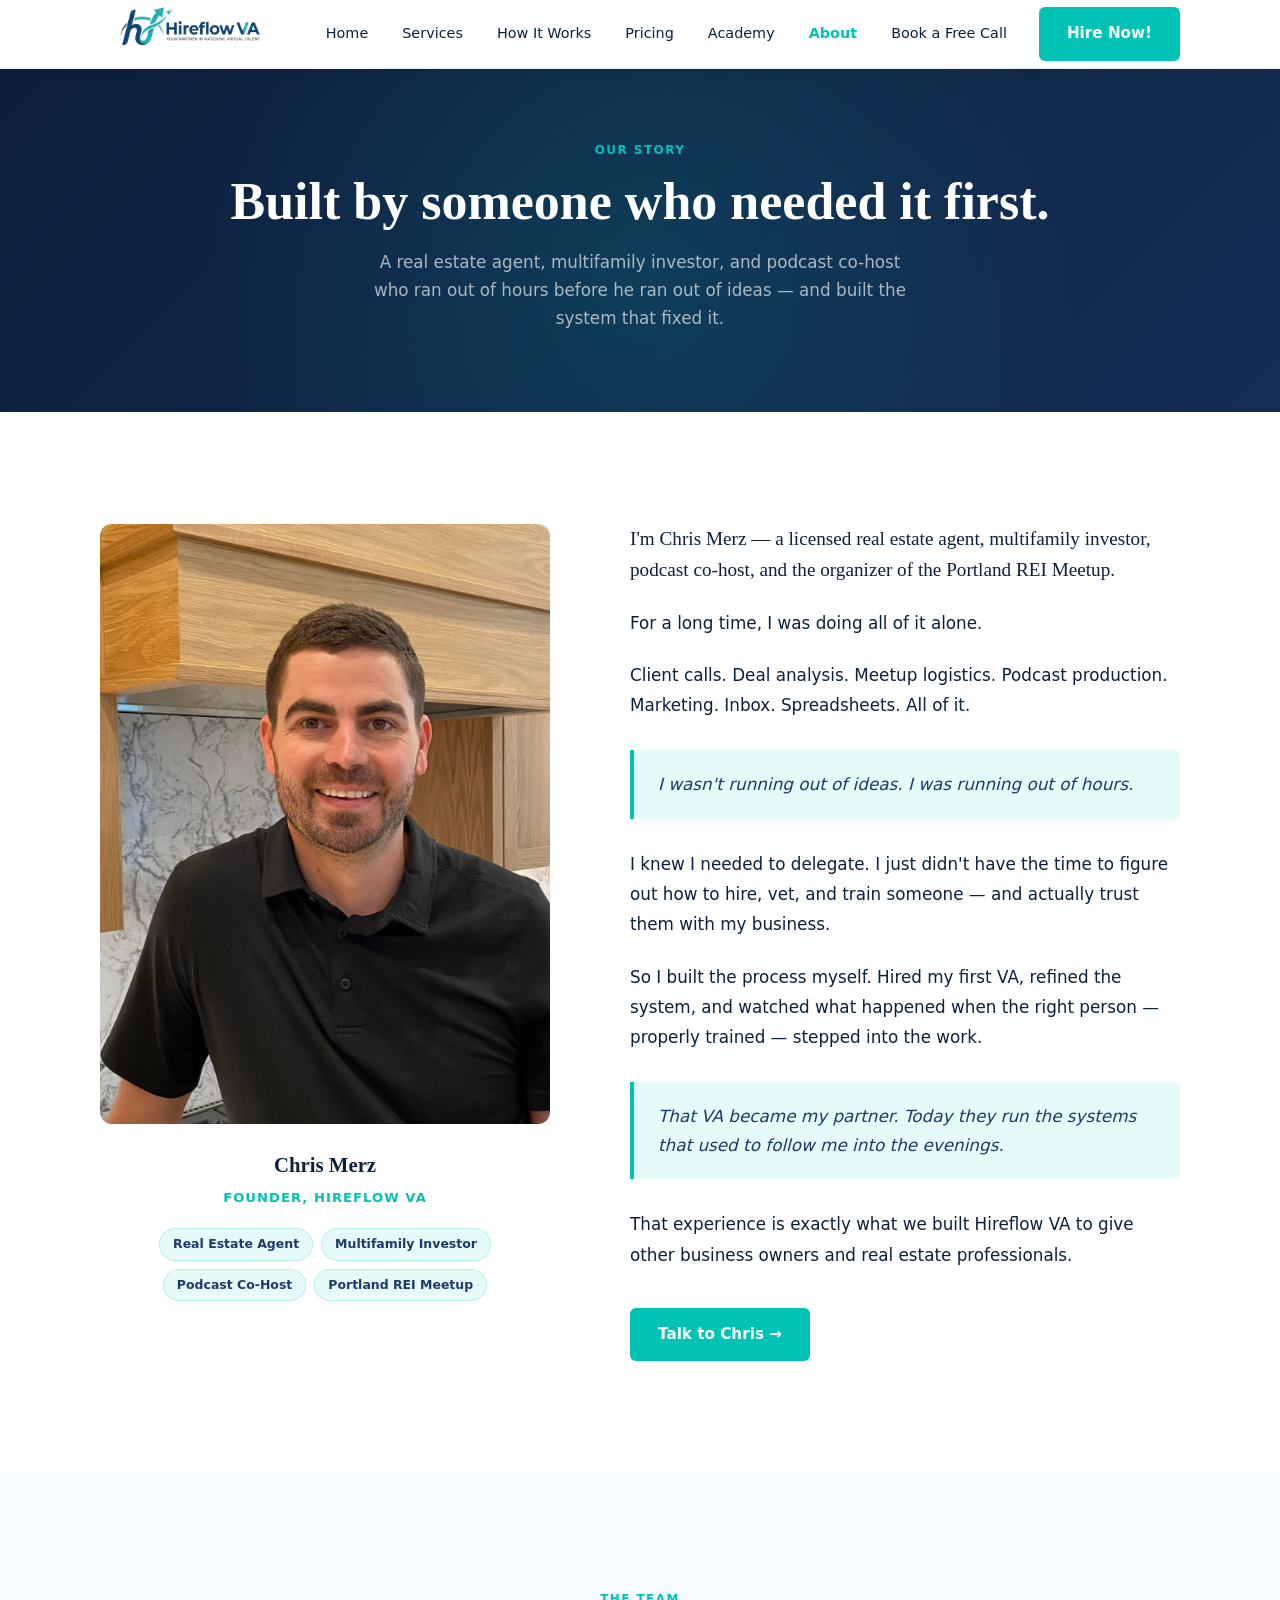
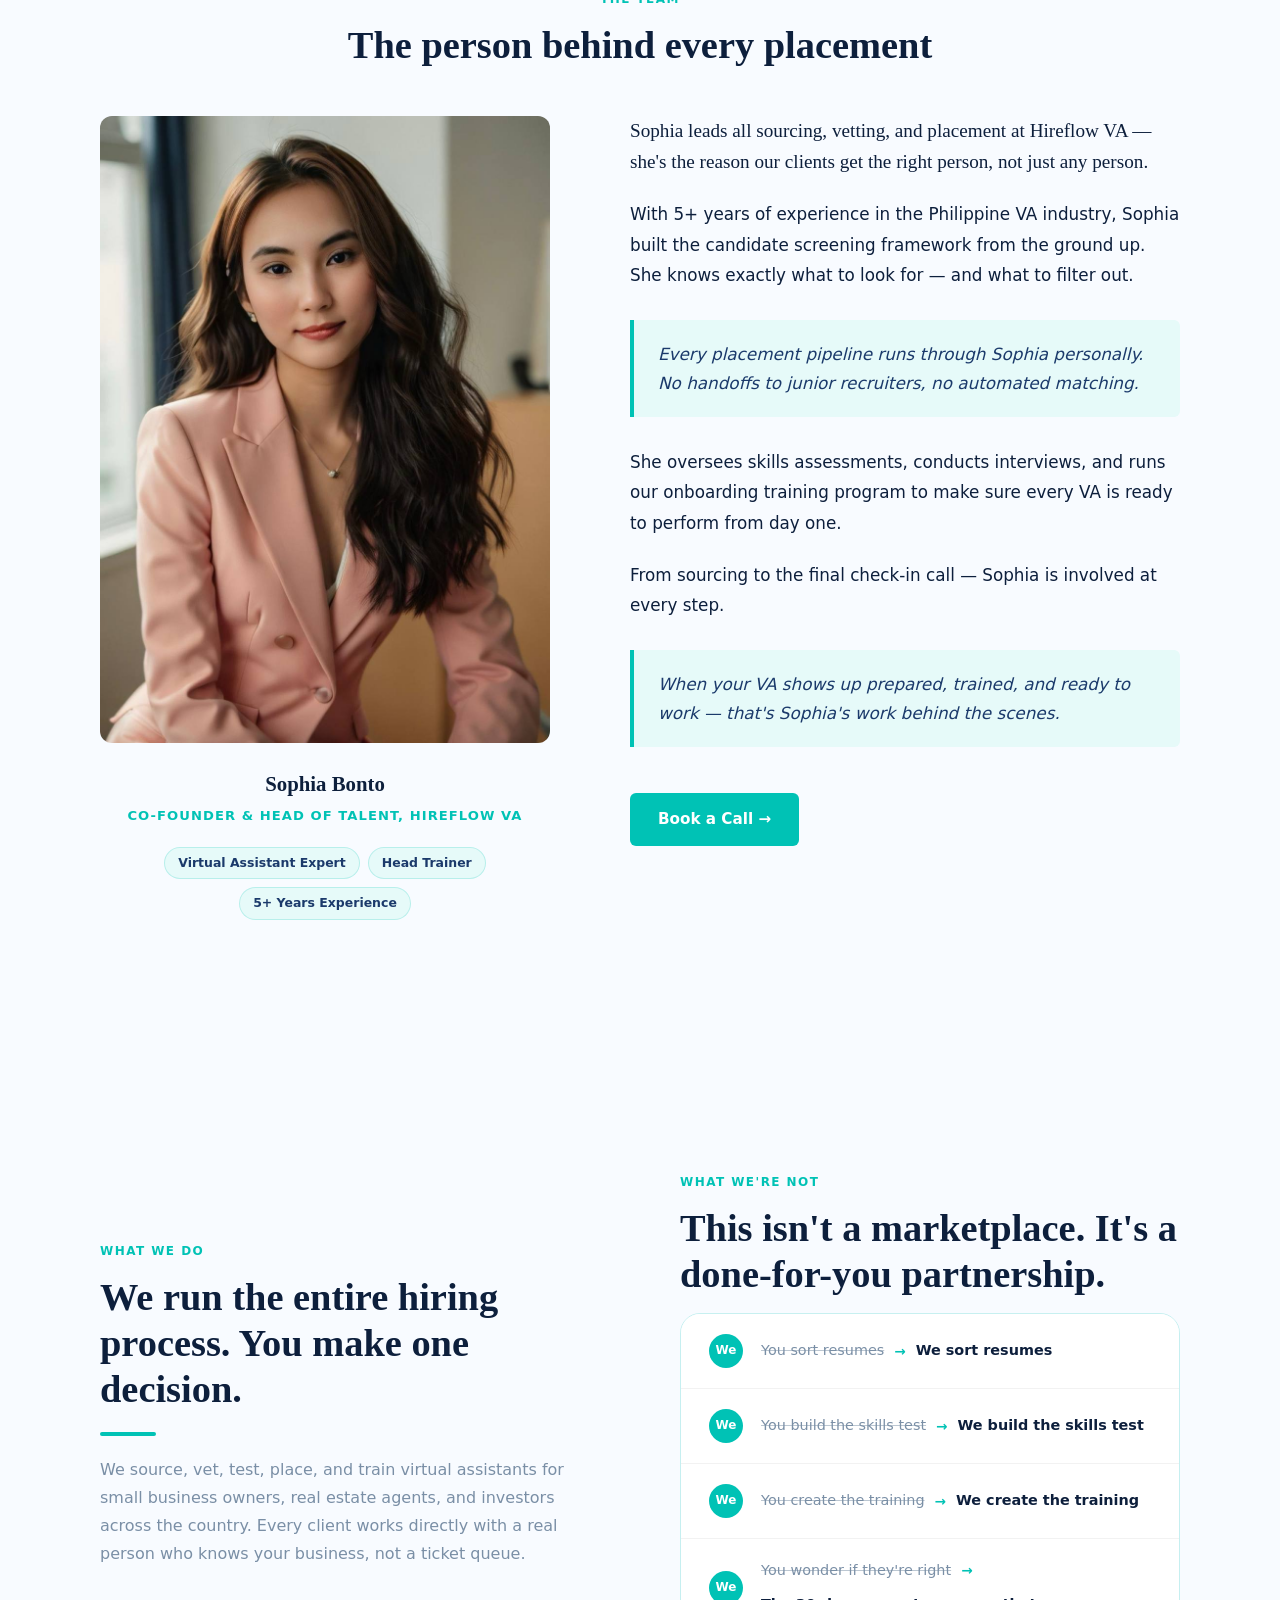
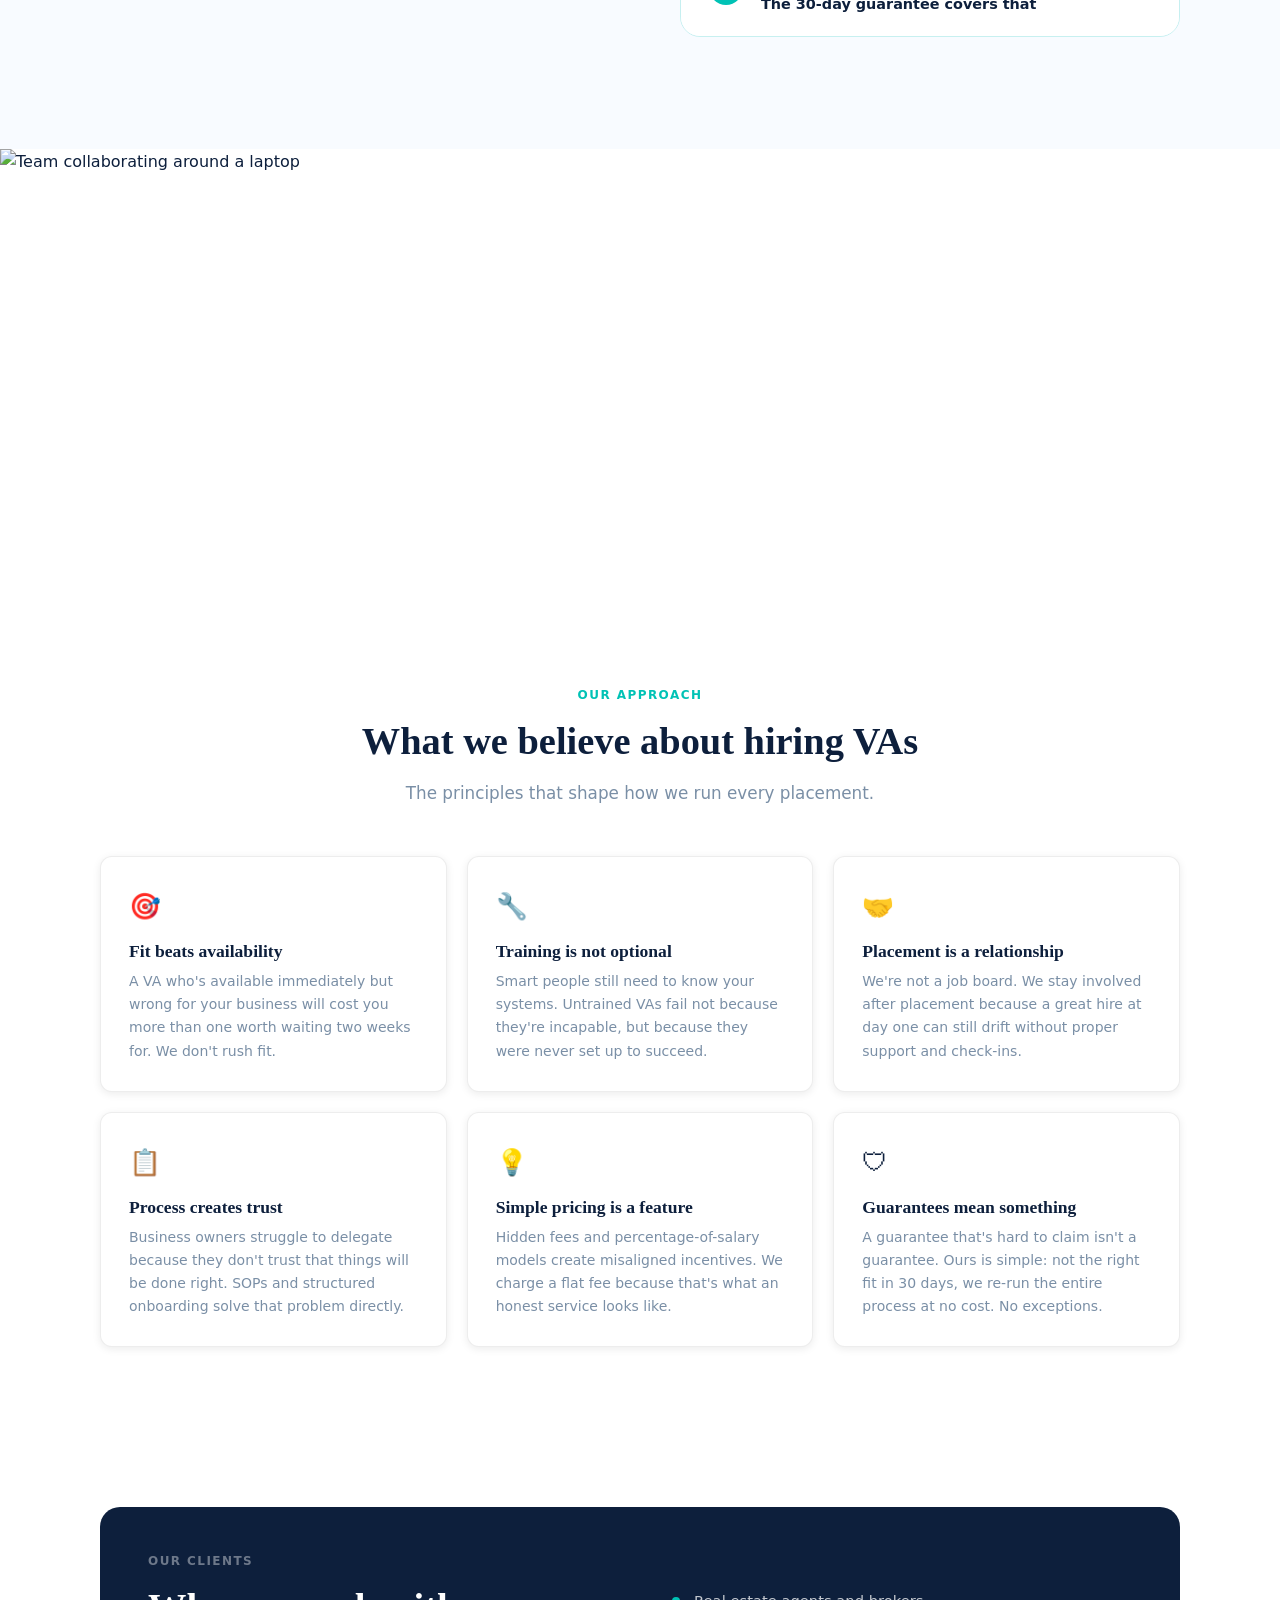
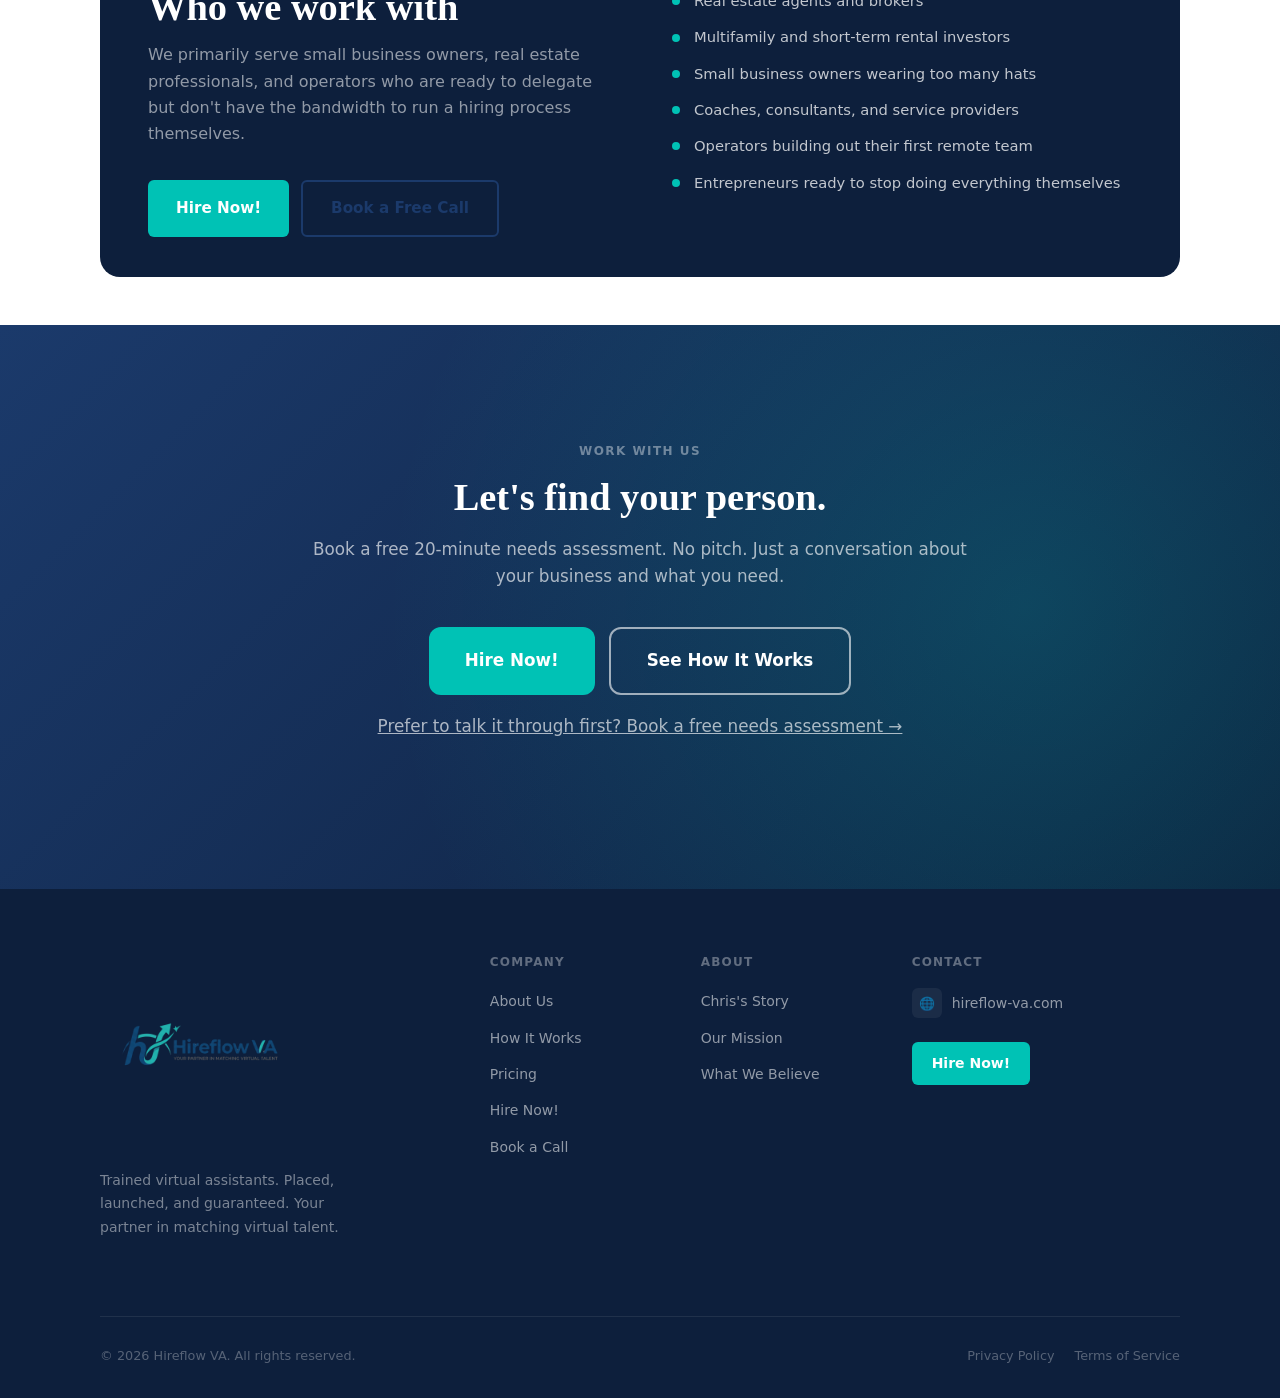
==== commit dd008449: "Update about.html" ====
--- a/about.html
+++ b/about.html
@@ -338,6 +338,7 @@
 
           <div class="nav__links" role="list">
             <a href="index.html"         class="nav__link" role="listitem">Home</a>
+            <a href="virtual-assistant-services.html" class="nav__link" role="listitem">Services</a>
             <a href="how-it-works.html"  class="nav__link" role="listitem">How It Works</a>
             <a href="pricing.html"       class="nav__link" role="listitem">Pricing</a>
             <a href="academy.html"       class="nav__link" role="listitem">Academy</a>
@@ -354,6 +355,7 @@
 
       <div class="nav__mobile" id="mobileMenu" role="list">
         <a href="index.html"         class="nav__mobile-link" role="listitem">Home</a>
+        <a href="virtual-assistant-services.html" class="nav__mobile-link" role="listitem">Services</a>
         <a href="how-it-works.html"  class="nav__mobile-link" role="listitem">How It Works</a>
         <a href="pricing.html"       class="nav__mobile-link" role="listitem">Pricing</a>
         <a href="academy.html"       class="nav__mobile-link" role="listitem">Academy</a>
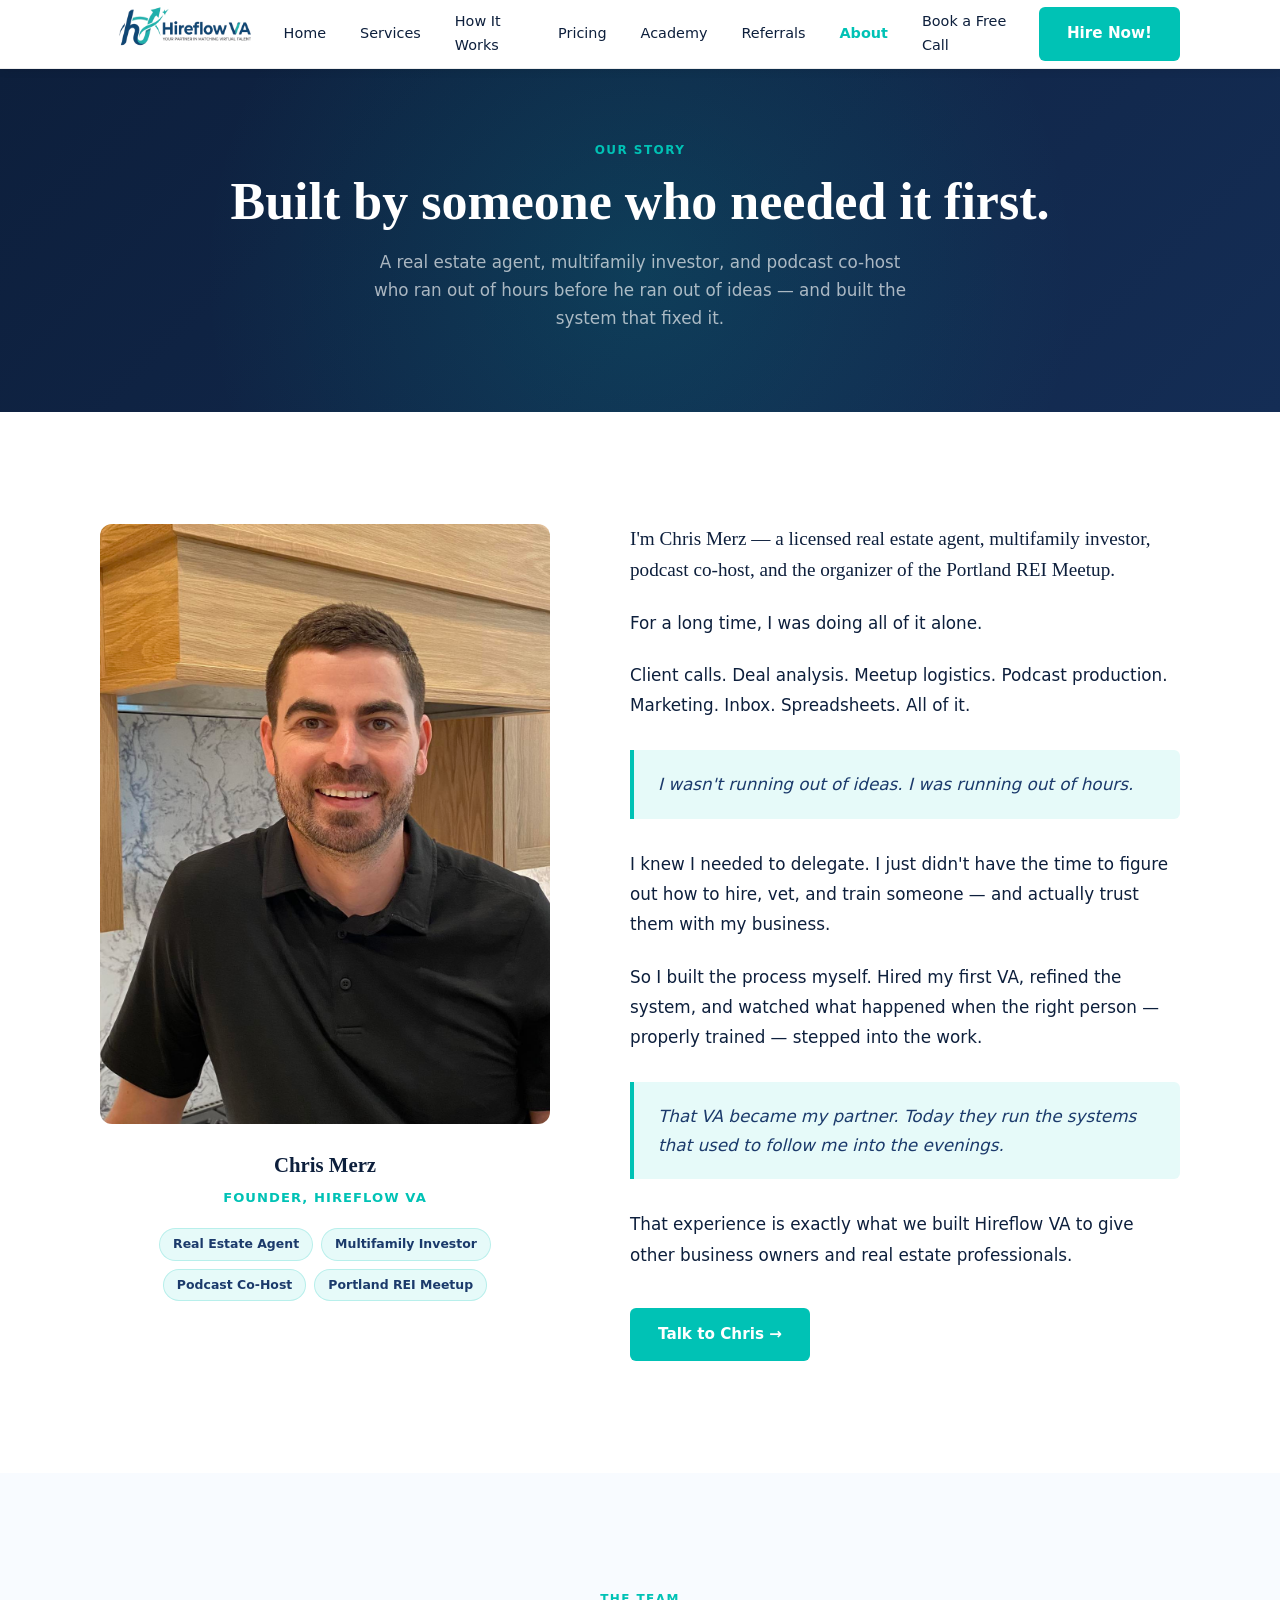
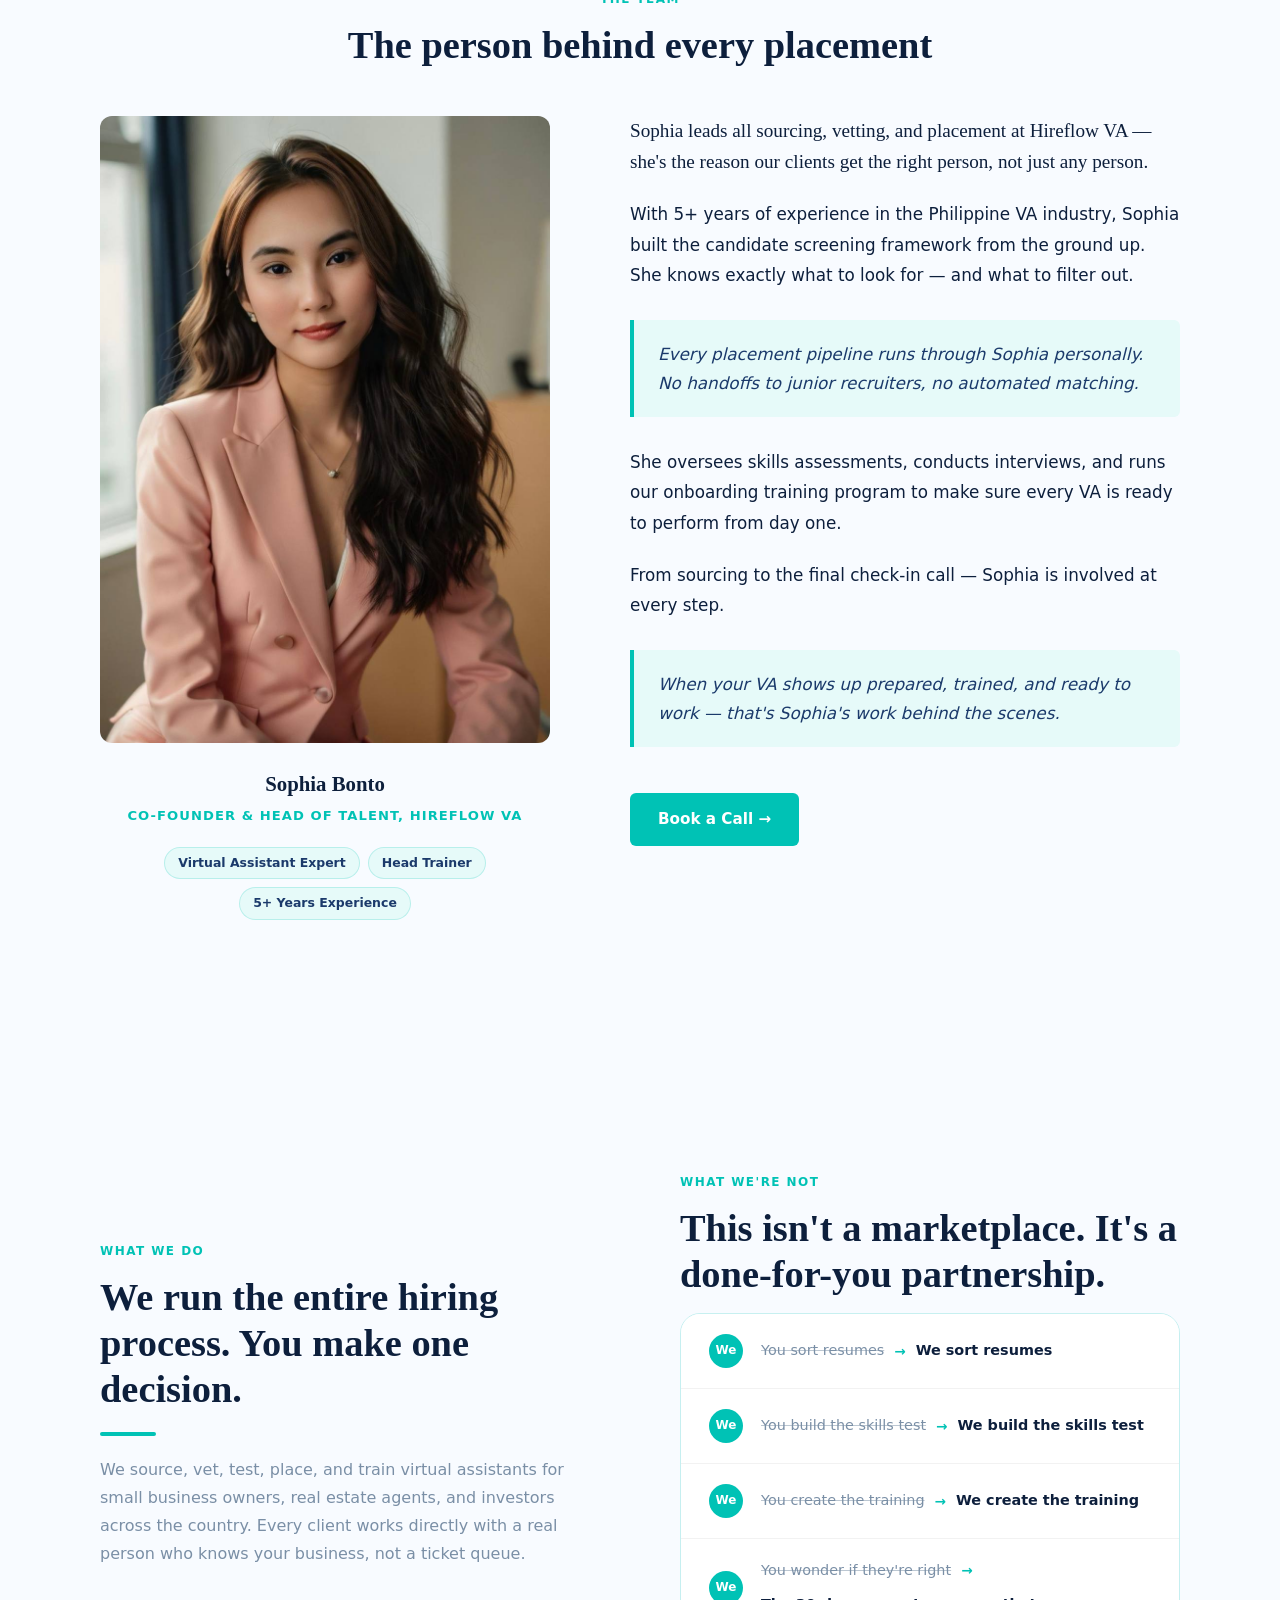
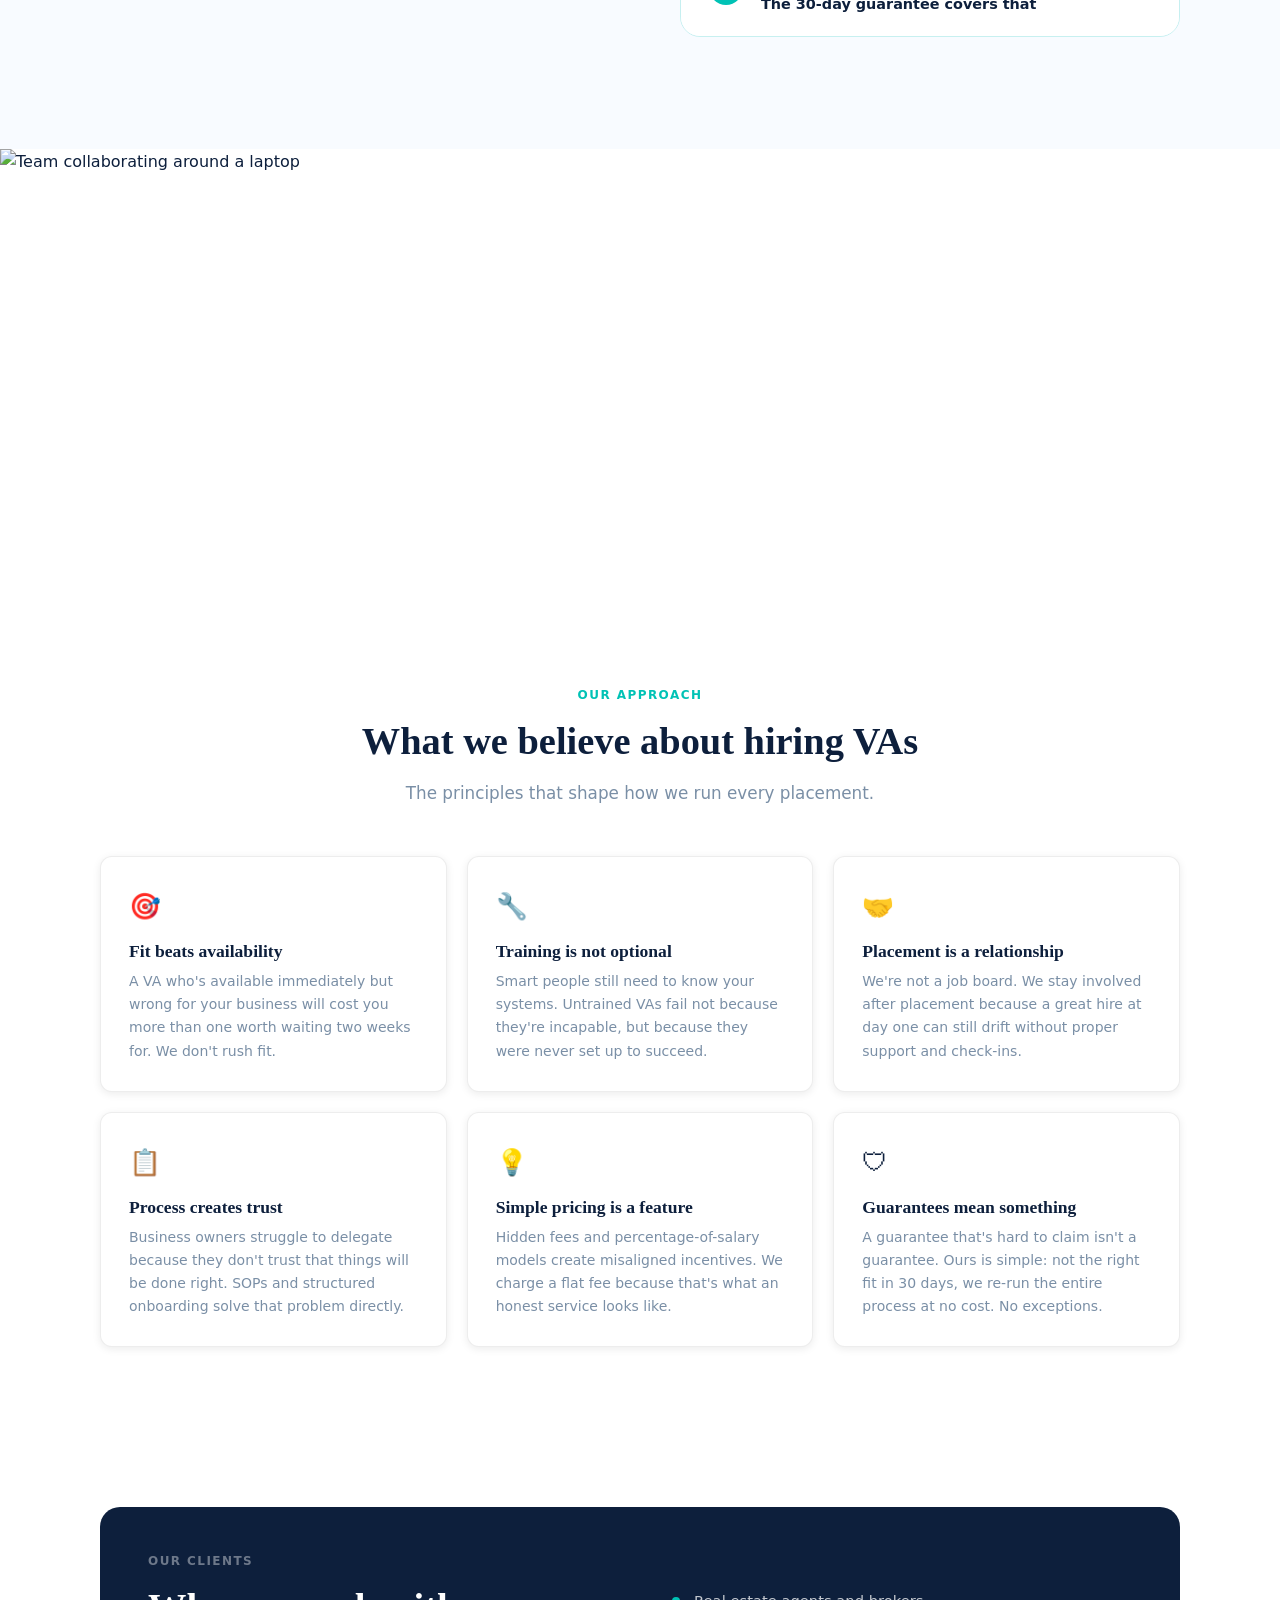
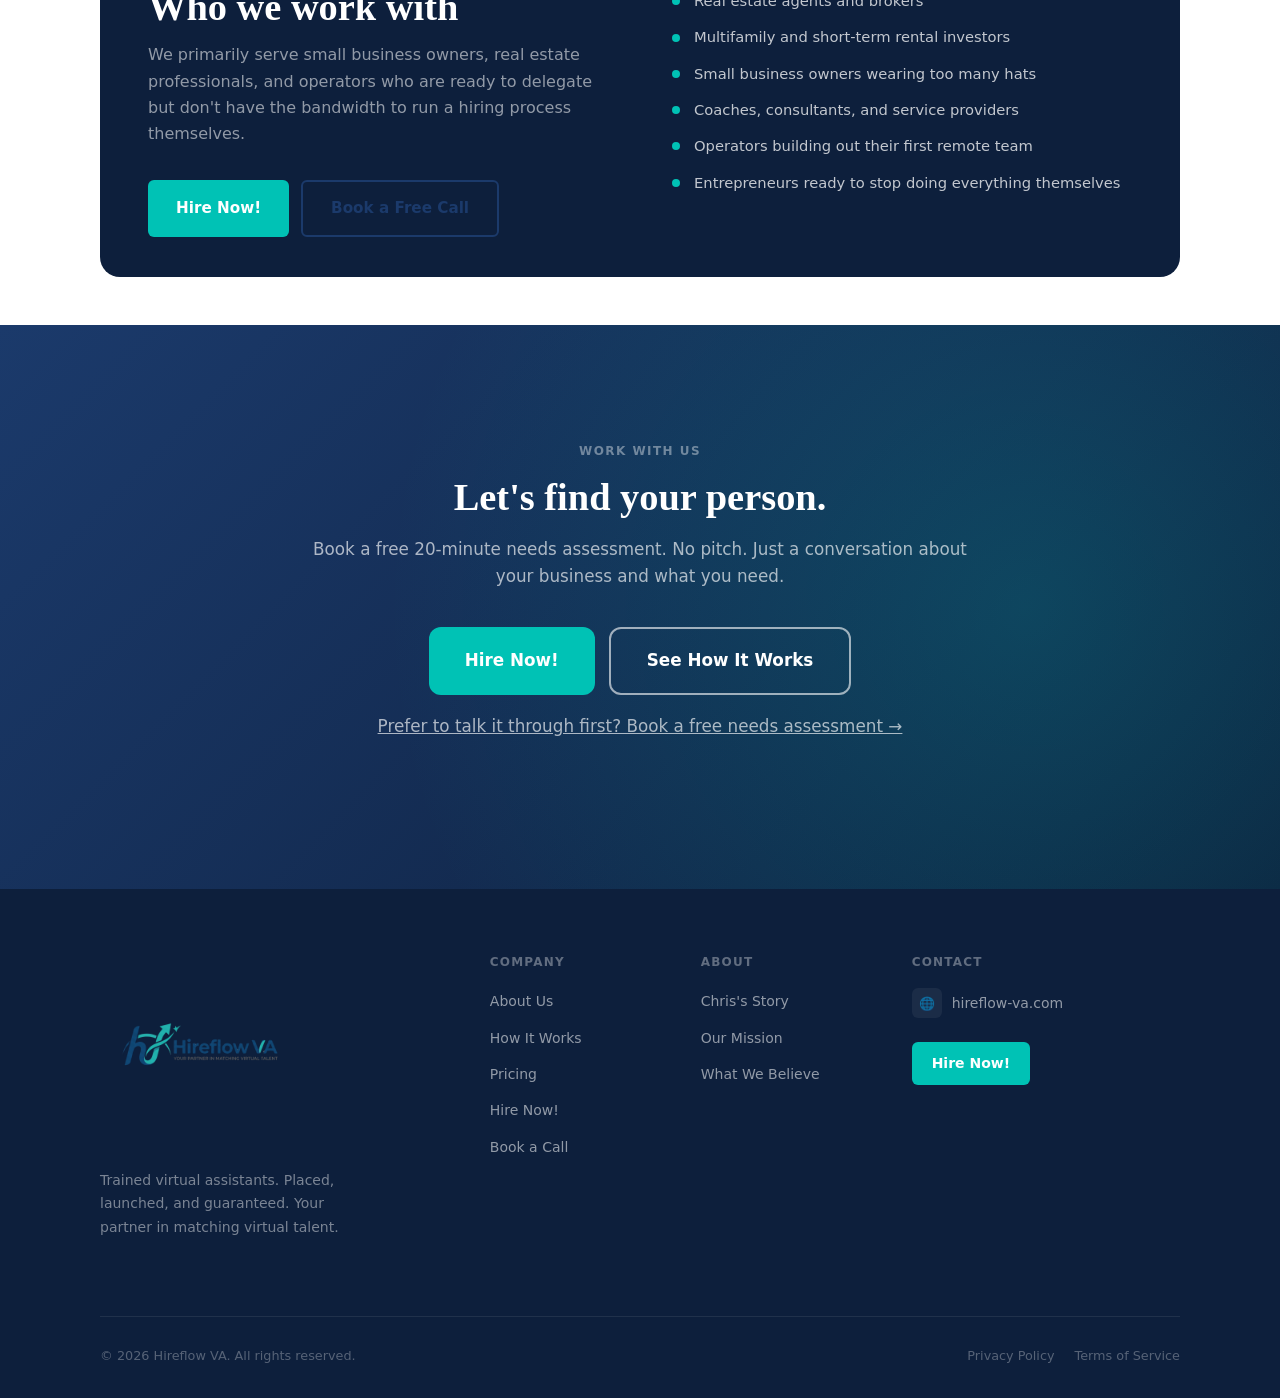
==== commit 44b25ea3: "Add Referrals link to nav" ====
--- a/about.html
+++ b/about.html
@@ -342,6 +342,7 @@
             <a href="how-it-works.html"  class="nav__link" role="listitem">How It Works</a>
             <a href="pricing.html"       class="nav__link" role="listitem">Pricing</a>
             <a href="academy.html"       class="nav__link" role="listitem">Academy</a>
+            <a href="referral-program.html" class="nav__link" role="listitem">Referrals</a>
             <a href="about.html"         class="nav__link" role="listitem">About</a>
             <a href="book-a-call.html" class="nav__link" role="listitem">Book a Free Call</a>
             <a href="get-started.html" class="btn btn-primary nav__cta" role="listitem">Hire Now!</a>
@@ -359,6 +360,7 @@
         <a href="how-it-works.html"  class="nav__mobile-link" role="listitem">How It Works</a>
         <a href="pricing.html"       class="nav__mobile-link" role="listitem">Pricing</a>
         <a href="academy.html"       class="nav__mobile-link" role="listitem">Academy</a>
+        <a href="referral-program.html" class="nav__mobile-link" role="listitem">Referrals</a>
         <a href="about.html"         class="nav__mobile-link" role="listitem">About</a>
         <a href="book-a-call.html" class="nav__mobile-link" role="listitem">Book a Free Call</a>
         <a href="get-started.html" class="btn btn-primary" role="listitem">Hire Now!</a>
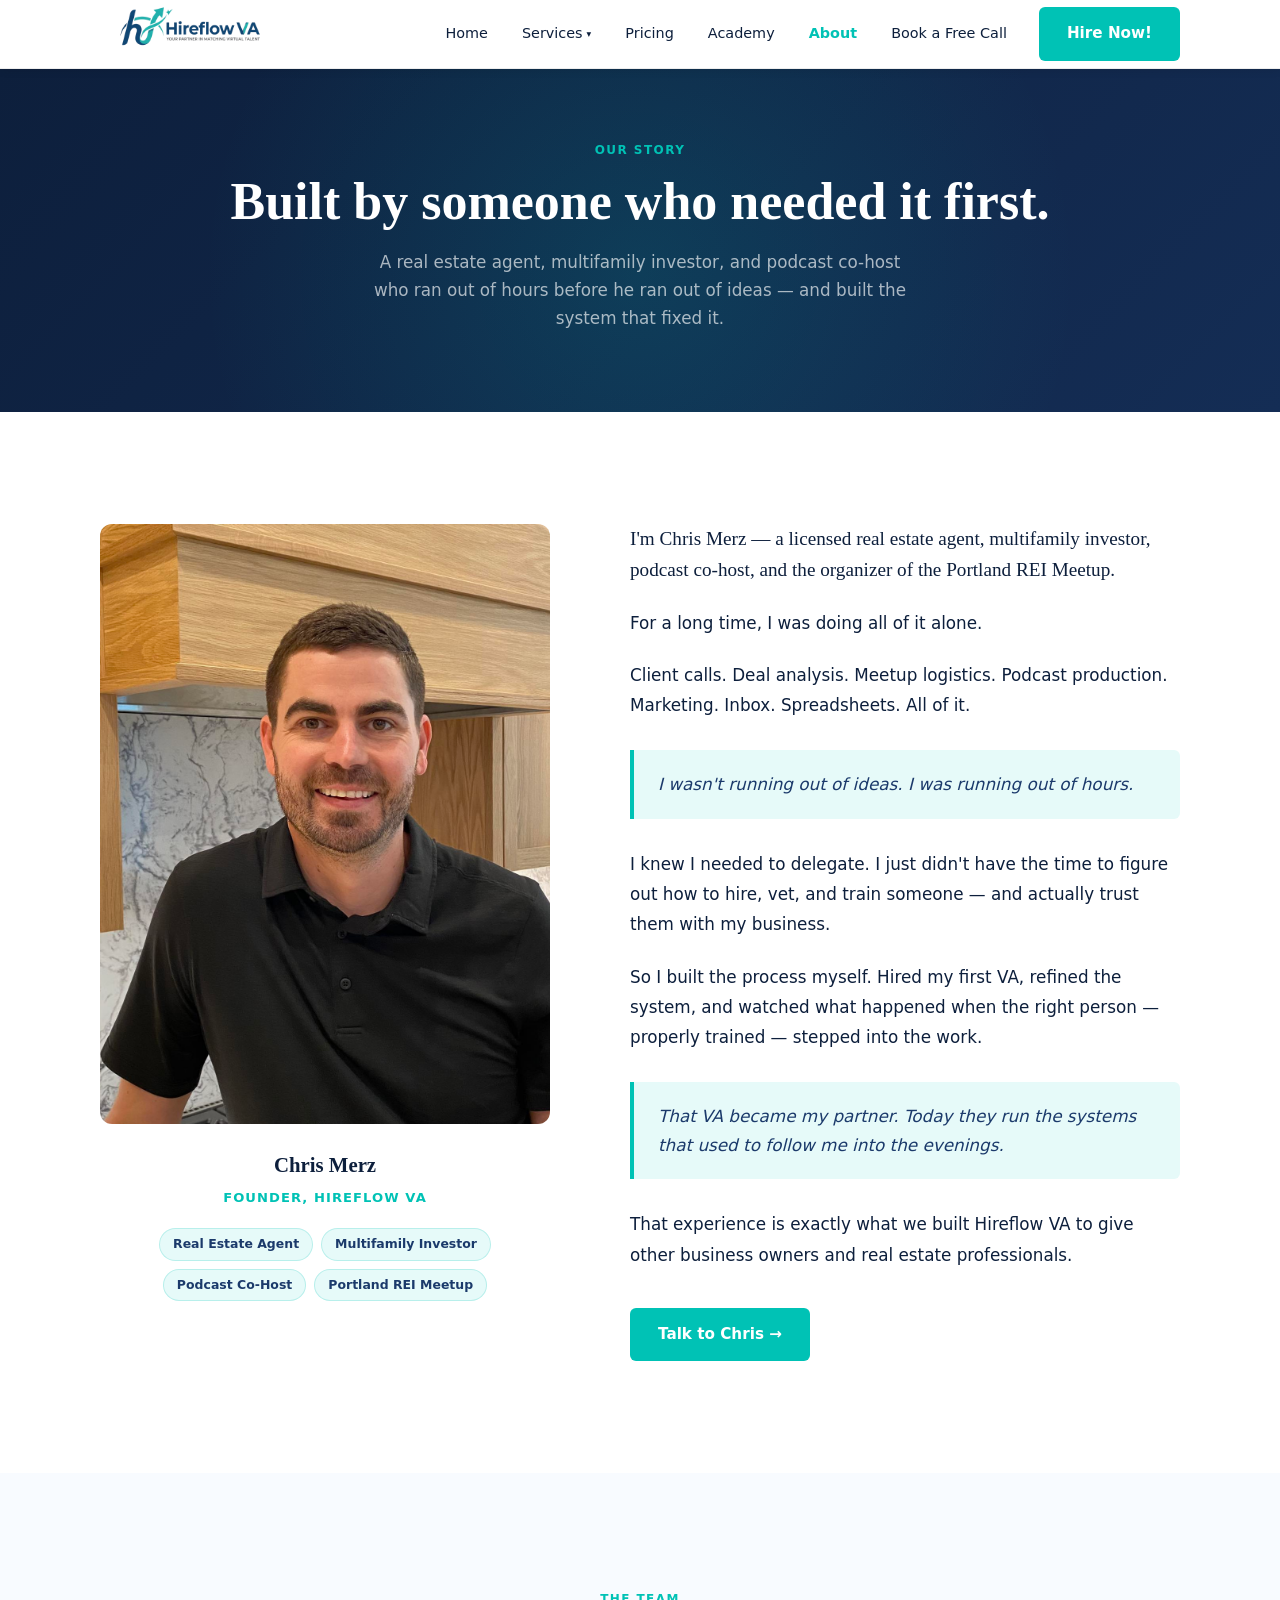
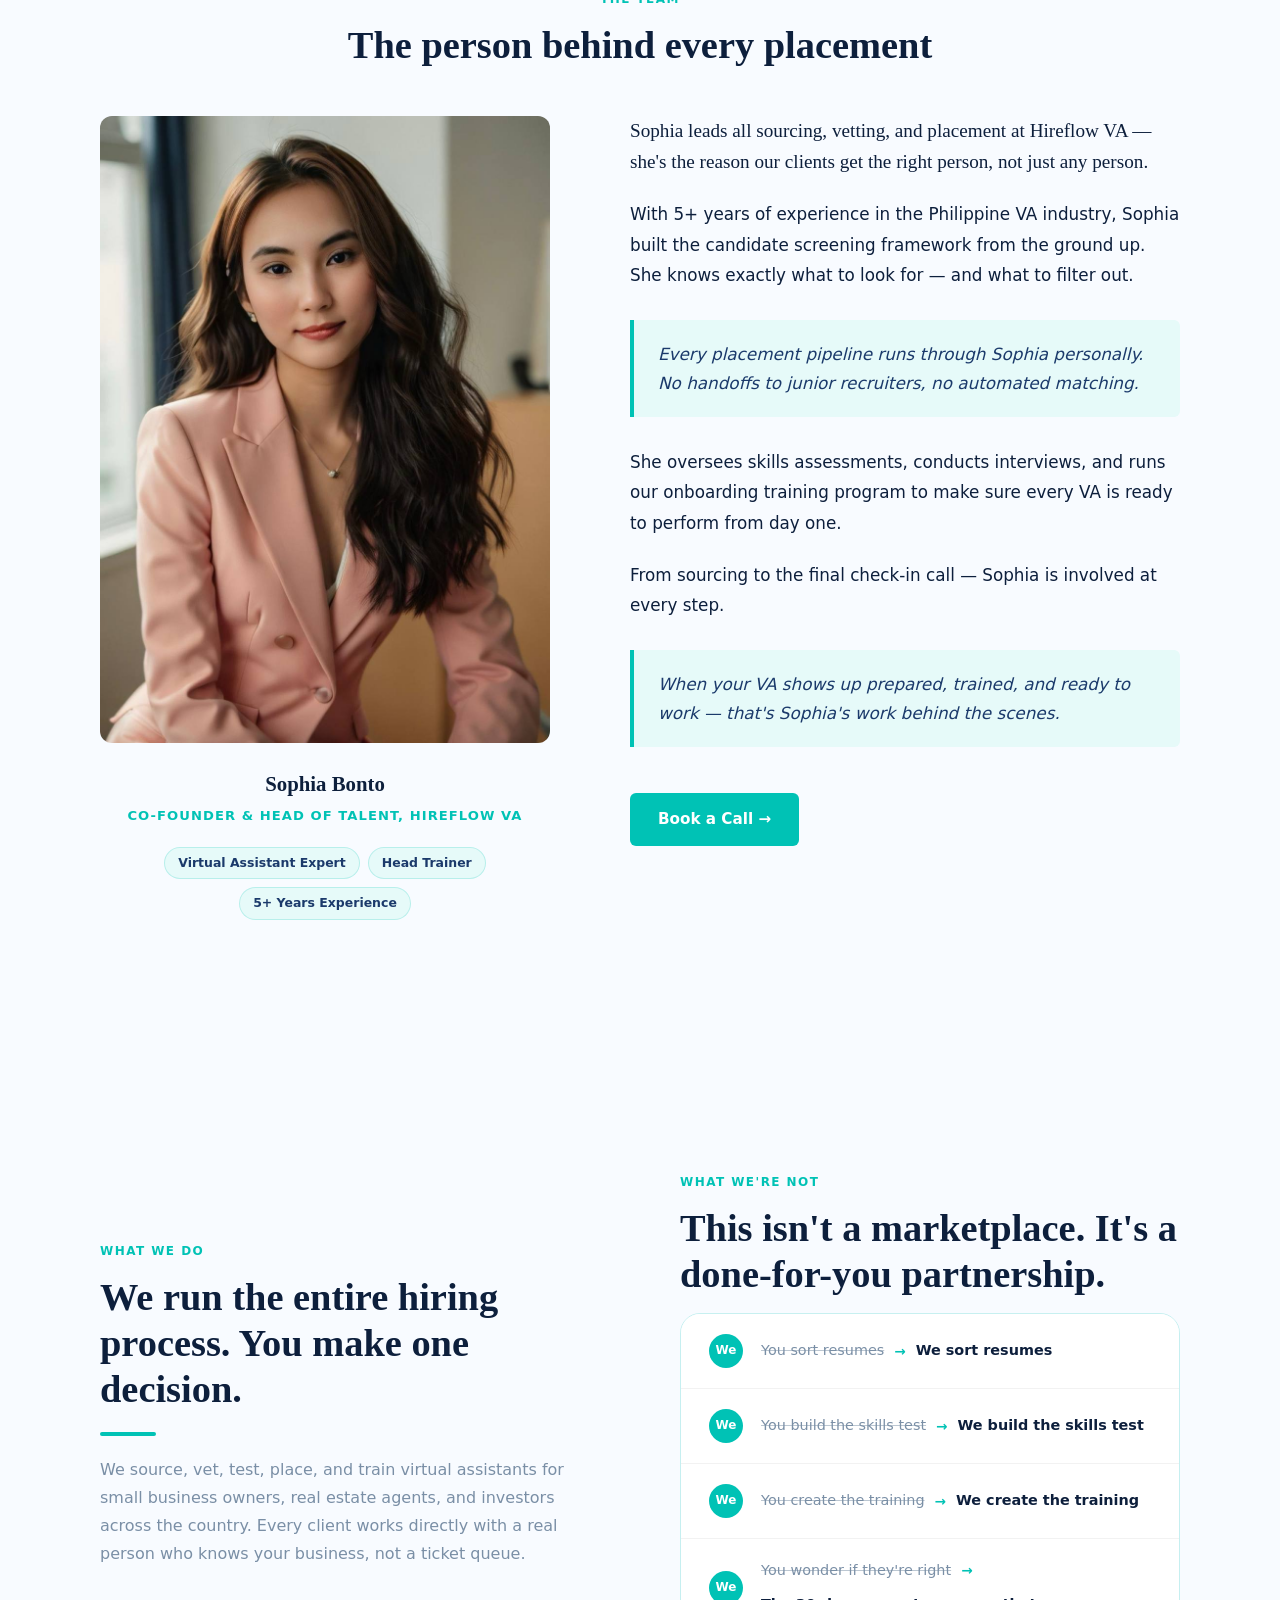
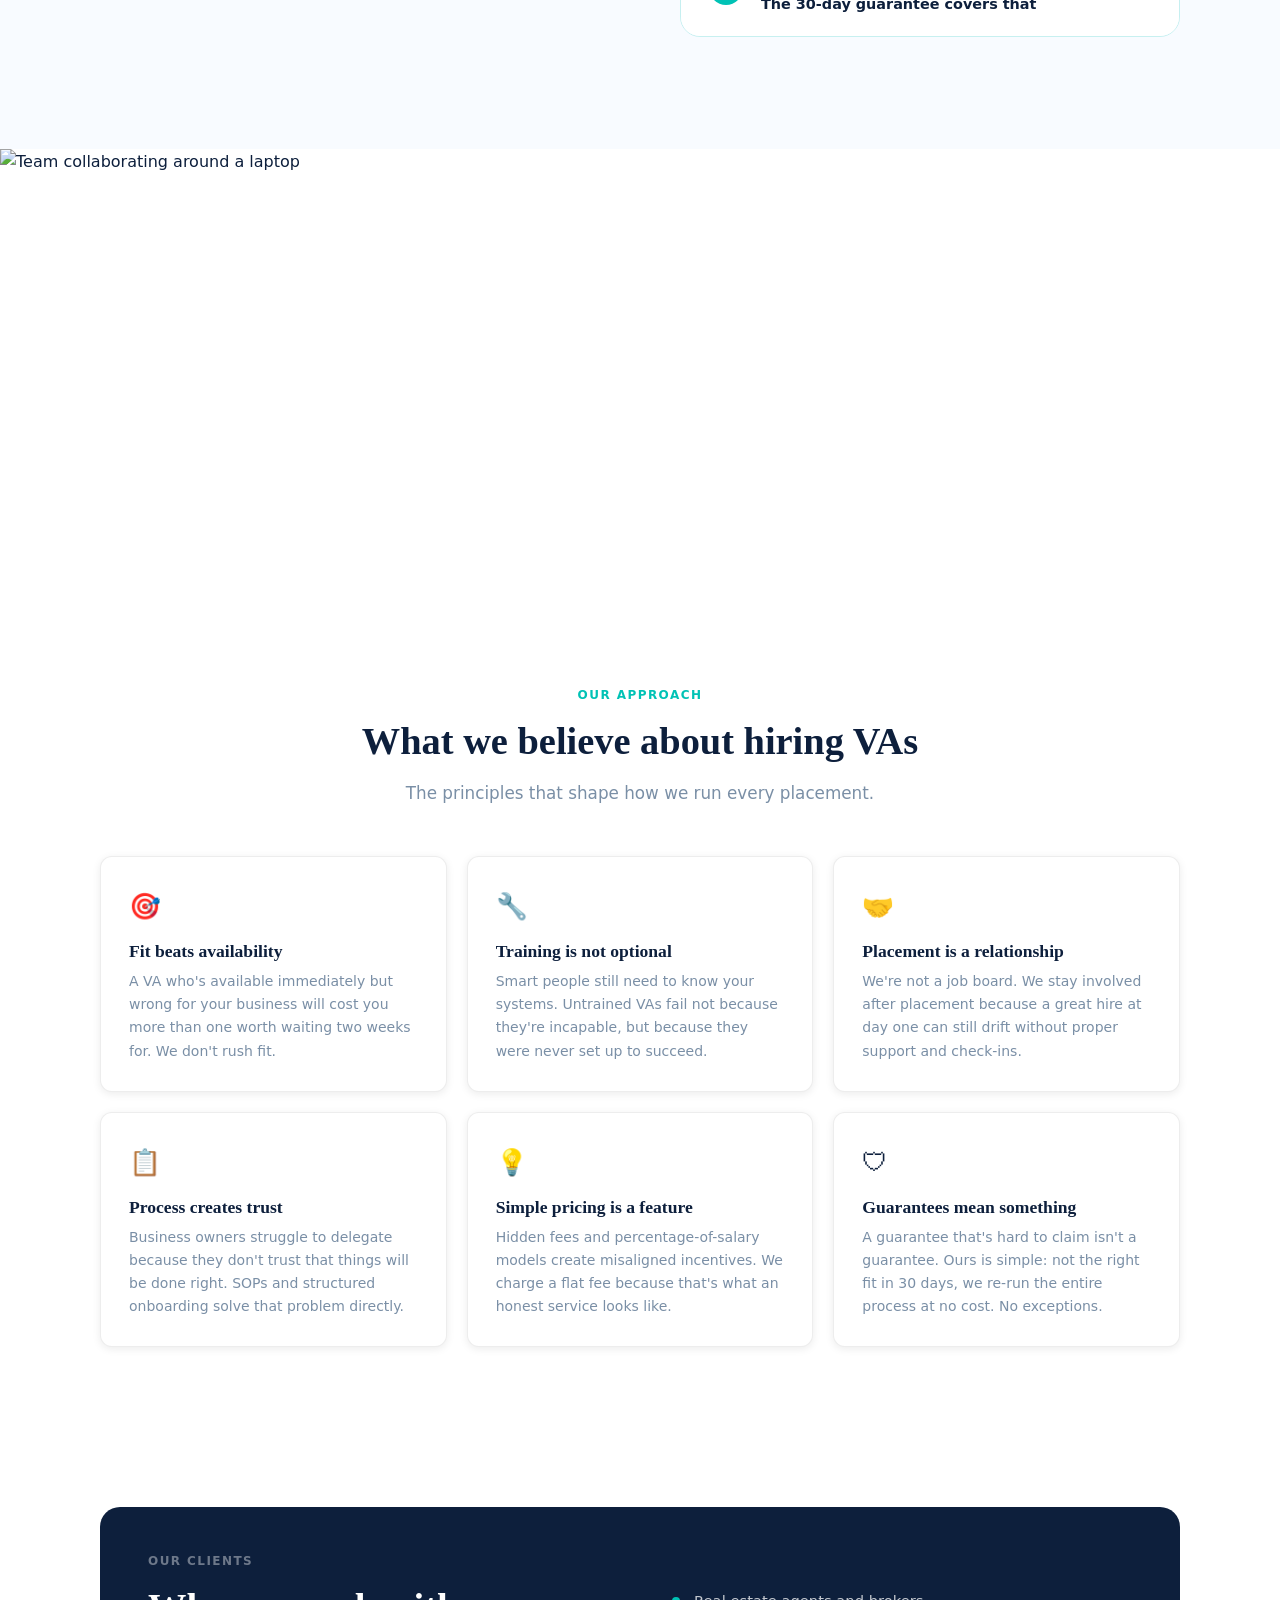
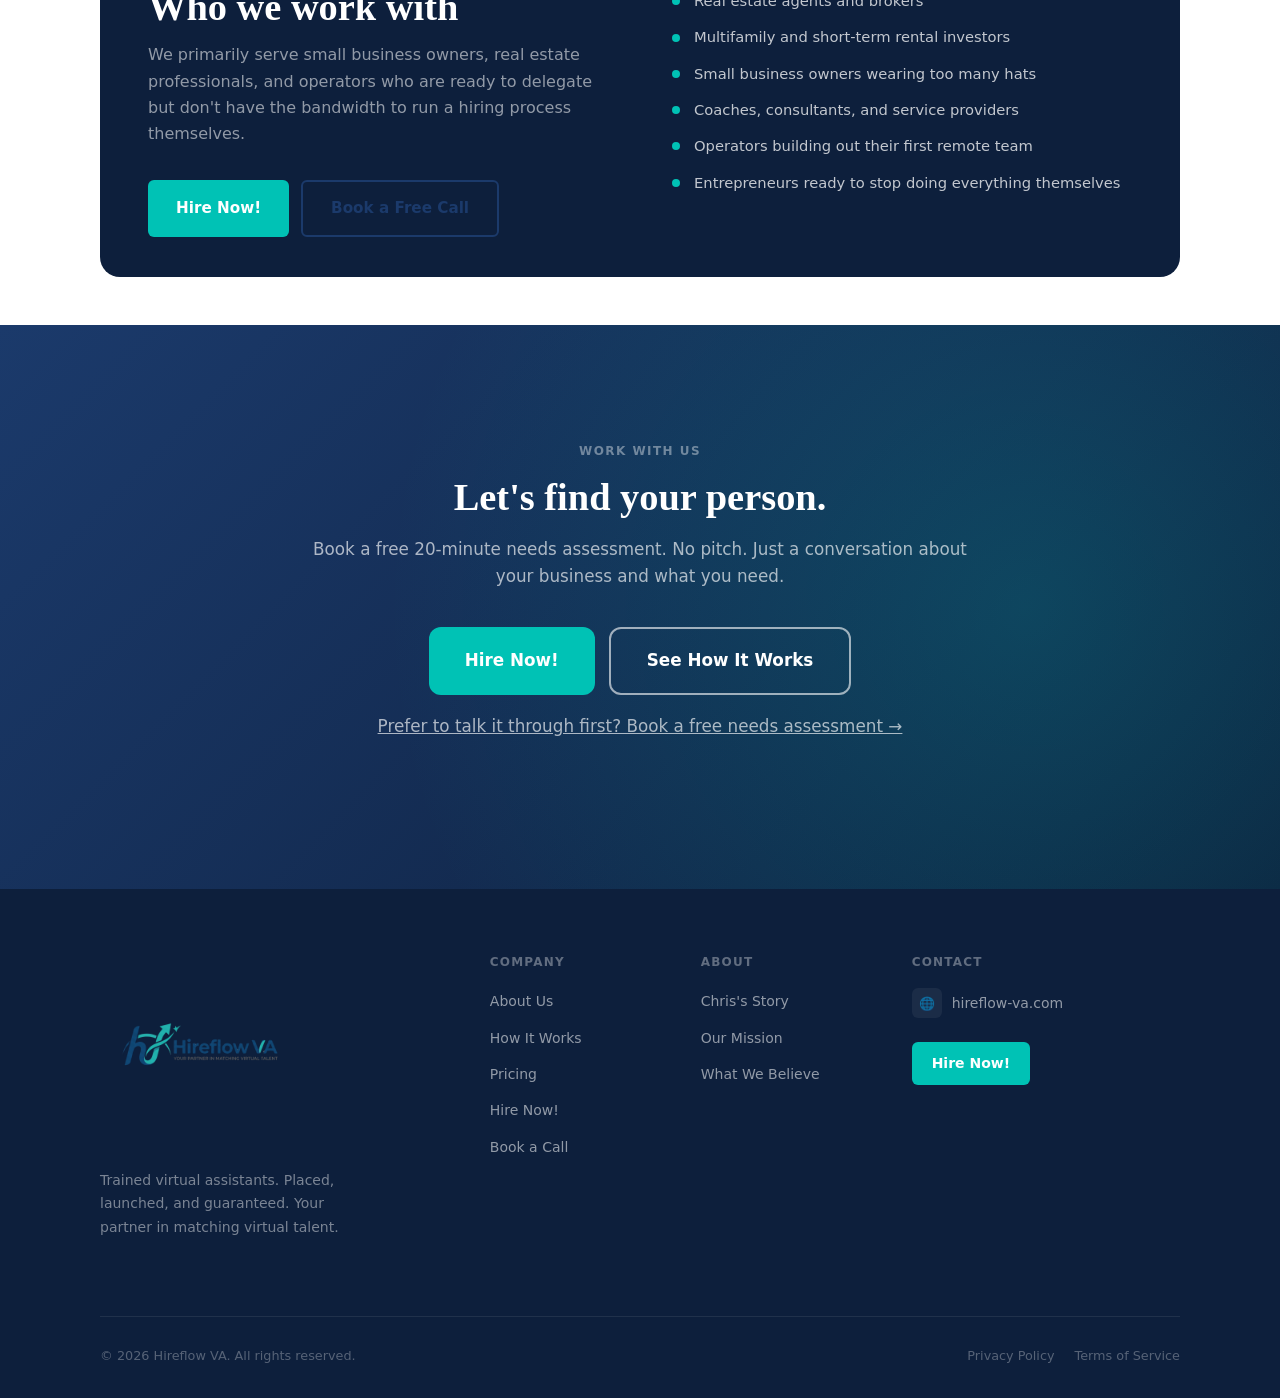
==== commit 6e2afb4d: "Add Services dropdown to nav (How It Works, Referrals)" ====
--- a/about.html
+++ b/about.html
@@ -338,11 +338,16 @@
 
           <div class="nav__links" role="list">
             <a href="index.html"         class="nav__link" role="listitem">Home</a>
-            <a href="virtual-assistant-services.html" class="nav__link" role="listitem">Services</a>
-            <a href="how-it-works.html"  class="nav__link" role="listitem">How It Works</a>
+            <div class="nav__dropdown">
+              <a href="virtual-assistant-services.html" class="nav__link nav__dropdown-trigger" role="listitem">Services <span class="nav__dropdown-caret" aria-hidden="true">▾</span></a>
+              <div class="nav__dropdown-menu" role="list">
+                <a href="virtual-assistant-services.html" class="nav__dropdown-link" role="listitem">All Services</a>
+                <a href="how-it-works.html" class="nav__dropdown-link" role="listitem">How It Works</a>
+                <a href="referral-program.html" class="nav__dropdown-link" role="listitem">Referrals</a>
+              </div>
+            </div>
             <a href="pricing.html"       class="nav__link" role="listitem">Pricing</a>
             <a href="academy.html"       class="nav__link" role="listitem">Academy</a>
-            <a href="referral-program.html" class="nav__link" role="listitem">Referrals</a>
             <a href="about.html"         class="nav__link" role="listitem">About</a>
             <a href="book-a-call.html" class="nav__link" role="listitem">Book a Free Call</a>
             <a href="get-started.html" class="btn btn-primary nav__cta" role="listitem">Hire Now!</a>
@@ -356,11 +361,14 @@
 
       <div class="nav__mobile" id="mobileMenu" role="list">
         <a href="index.html"         class="nav__mobile-link" role="listitem">Home</a>
-        <a href="virtual-assistant-services.html" class="nav__mobile-link" role="listitem">Services</a>
-        <a href="how-it-works.html"  class="nav__mobile-link" role="listitem">How It Works</a>
+        <button type="button" class="nav__mobile-dropdown-trigger" aria-expanded="false" aria-controls="mobileServicesSubmenu">Services <span class="nav__mobile-dropdown-caret" aria-hidden="true">▾</span></button>
+        <div class="nav__mobile-submenu" id="mobileServicesSubmenu">
+          <a href="virtual-assistant-services.html" class="nav__mobile-sublink" role="listitem">All Services</a>
+          <a href="how-it-works.html" class="nav__mobile-sublink" role="listitem">How It Works</a>
+          <a href="referral-program.html" class="nav__mobile-sublink" role="listitem">Referrals</a>
+        </div>
         <a href="pricing.html"       class="nav__mobile-link" role="listitem">Pricing</a>
         <a href="academy.html"       class="nav__mobile-link" role="listitem">Academy</a>
-        <a href="referral-program.html" class="nav__mobile-link" role="listitem">Referrals</a>
         <a href="about.html"         class="nav__mobile-link" role="listitem">About</a>
         <a href="book-a-call.html" class="nav__mobile-link" role="listitem">Book a Free Call</a>
         <a href="get-started.html" class="btn btn-primary" role="listitem">Hire Now!</a>
--- a/styles.css
+++ b/styles.css
@@ -364,6 +364,112 @@
   .nav__links    { display: flex; }
   .nav__hamburger { display: none; }
 }
+
+/* Services dropdown (desktop) */
+.nav__dropdown { position: relative; }
+
+.nav__dropdown-trigger {
+  display: flex;
+  align-items: center;
+  gap: 4px;
+}
+
+.nav__dropdown-caret {
+  font-size: 0.65em;
+  transition: transform var(--transition);
+}
+
+.nav__dropdown-menu {
+  position: absolute;
+  top: 100%;
+  left: 0;
+  min-width: 200px;
+  background: var(--white);
+  border-radius: var(--radius-sm);
+  box-shadow: 0 10px 30px rgba(0,0,0,0.14);
+  padding: 6px;
+  display: flex;
+  flex-direction: column;
+  gap: 2px;
+  opacity: 0;
+  visibility: hidden;
+  transform: translateY(6px);
+  transition: opacity var(--transition), transform var(--transition), visibility var(--transition);
+  z-index: 1001;
+}
+
+.nav__dropdown:hover .nav__dropdown-menu,
+.nav__dropdown:focus-within .nav__dropdown-menu {
+  opacity: 1;
+  visibility: visible;
+  transform: translateY(0);
+}
+
+.nav__dropdown:hover .nav__dropdown-caret,
+.nav__dropdown:focus-within .nav__dropdown-caret { transform: rotate(180deg); }
+
+.nav__dropdown-link {
+  padding: 10px 14px;
+  font-size: 0.9rem;
+  font-weight: 500;
+  color: var(--dark-navy);
+  border-radius: var(--radius-sm);
+  white-space: nowrap;
+  transition: color var(--transition), background var(--transition);
+}
+
+.nav__dropdown-link:hover { color: var(--teal); background: var(--light-teal); }
+.nav__dropdown-link.active { color: var(--teal); font-weight: 600; background: var(--light-teal); }
+
+/* Services submenu (mobile) */
+.nav__mobile-dropdown-trigger {
+  display: flex;
+  align-items: center;
+  justify-content: space-between;
+  width: 100%;
+  padding: 12px 16px;
+  font-size: 1rem;
+  font-weight: 500;
+  color: var(--dark-navy);
+  background: none;
+  border: none;
+  border-radius: var(--radius-sm);
+  font-family: inherit;
+  cursor: pointer;
+  text-align: left;
+  transition: background var(--transition), color var(--transition);
+}
+
+.nav__mobile-dropdown-trigger:hover,
+.nav__mobile-dropdown-trigger.open { background: var(--light-teal); color: var(--teal); }
+
+.nav__mobile-dropdown-caret {
+  font-size: 0.75em;
+  transition: transform var(--transition);
+}
+
+.nav__mobile-dropdown-trigger.open .nav__mobile-dropdown-caret { transform: rotate(180deg); }
+
+.nav__mobile-submenu {
+  display: none;
+  flex-direction: column;
+  padding-left: 16px;
+  gap: 2px;
+}
+
+.nav__mobile-submenu.open { display: flex; }
+
+.nav__mobile-sublink {
+  padding: 10px 16px;
+  font-size: 0.92rem;
+  font-weight: 500;
+  color: var(--mid-gray);
+  border-radius: var(--radius-sm);
+  transition: background var(--transition), color var(--transition);
+}
+
+.nav__mobile-sublink:hover { background: var(--light-teal); color: var(--teal); }
+.nav__mobile-sublink.active { color: var(--teal); background: var(--light-teal); }
 
 /* ── ─────────────────────────────────────────────────────────── */
 /*    HERO                                                         */
